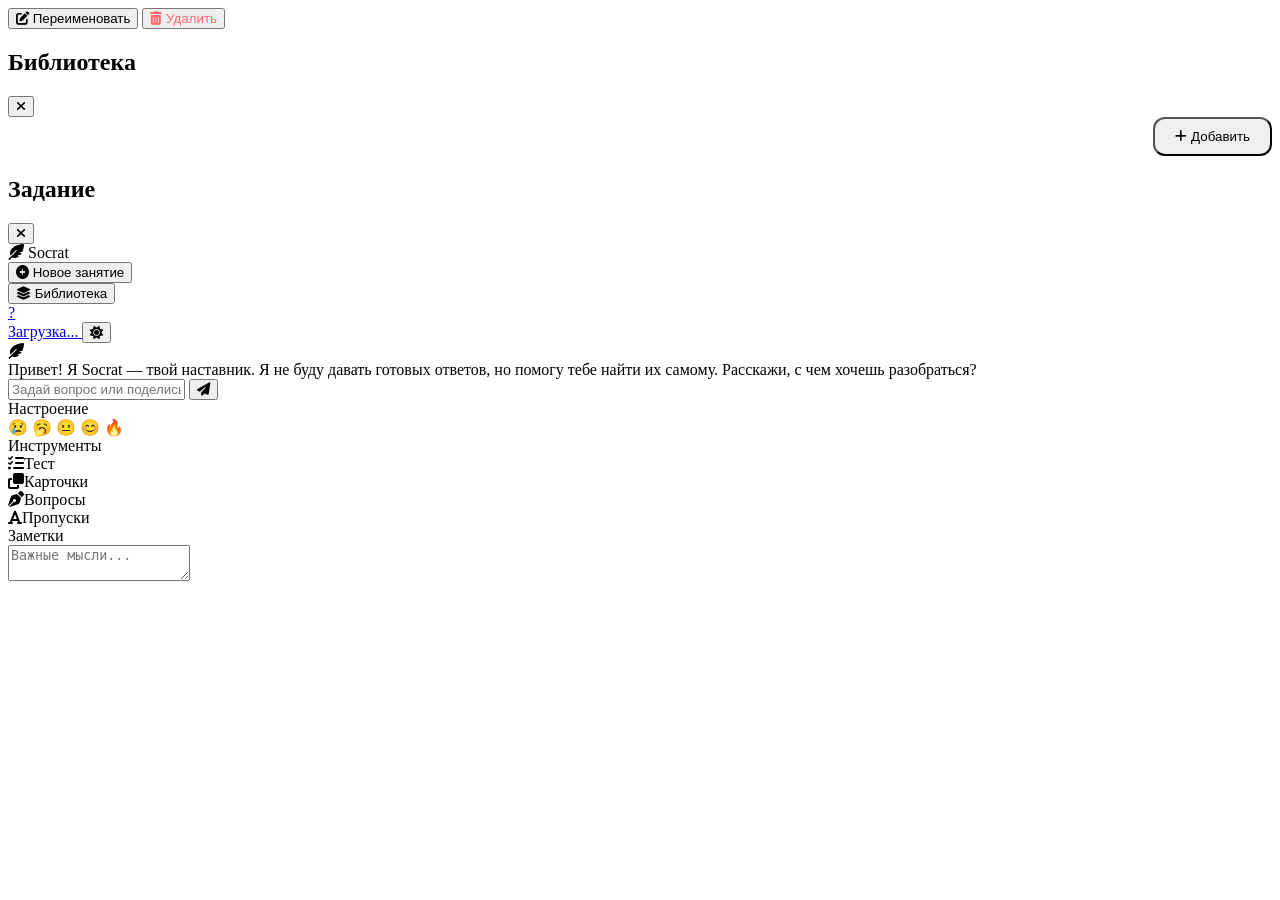
==== dashboard.html @ 4984d9a2 "css/" ====
<!DOCTYPE html>
<html lang="ru" data-theme="light" id="app">
<head>
    <meta charset="UTF-8">
    <meta name="viewport" content="width=device-width, initial-scale=1.0">
    <title>Socrat | AI Lab</title>
    <link href="https://fonts.googleapis.com/css2?family=Outfit:wght@400;600;800&family=Plus+Jakarta+Sans:wght@400;500;700&display=swap" rel="stylesheet">
    <link rel="stylesheet" href="https://cdnjs.cloudflare.com/ajax/libs/font-awesome/6.4.0/css/all.min.css">
    <script>(function(){const t=localStorage.getItem('socrat-theme')||'light';document.getElementById('app').setAttribute('data-theme',t);})()</script>
    <link rel="stylesheet" href="./styles.css">
</head>
<body>

    <div class="lesson-dropdown" id="lesson-menu">
        <button onclick="renameLesson()"><i class="fas fa-edit"></i> Переименовать</button>
        <button style="color:#FF6B6B" onclick="deleteLesson()"><i class="fas fa-trash-alt"></i> Удалить</button>
    </div>

    <div class="toast" id="toast"></div>

    <div class="tool-overlay" id="library-overlay">
        <div class="overlay-header">
            <h2>Библиотека</h2>
            <button class="close-overlay" onclick="closeLibraryOverlay()"><i class="fas fa-times"></i></button>
        </div>
        <div class="overlay-content" id="library-overlay-body">
            <div style="display:flex; justify-content:flex-end; margin-bottom:20px;">
                <button class="send-btn" style="border-radius:12px; padding:10px 20px; width:auto;" onclick="showAddLibraryForm()">
                    <i class="fas fa-plus"></i> Добавить
                </button>
            </div>
            <div id="library-items-list"></div>
        </div>
    </div>

    <div class="tool-overlay" id="tool-overlay">
        <div class="overlay-header">
            <h2 id="overlay-title">Задание</h2>
            <button class="close-overlay" onclick="closeTool()"><i class="fas fa-times"></i></button>
        </div>
        <div class="overlay-content" id="overlay-body"></div>
    </div>

    <aside class="left-bar">
        <a href="./main.html" style="text-decoration:none; color:inherit;">
            <div class="logo"><i class="fas fa-feather-pointed"></i> Socrat</div>
        </a>
        <div class="nav-group" id="sessions-list">
            <div class="nav-item-wrapper">
                <button class="nav-btn" onclick="newSession()">
                    <i class="fas fa-plus-circle"></i> Новое занятие
                </button>
            </div>
            <div class="nav-item-wrapper">
                <button class="nav-btn" id="library-btn" onclick="openLibraryOverlay()">
                    <i class="fas fa-layer-group"></i> Библиотека
                </button>
            </div>
            <div class="nav-item-wrapper" id="current-session-item" style="display:none;">
                <button class="nav-btn active">
                    <i class="fas fa-graduation-cap"></i>
                    <span class="lesson-title-text" id="current-lesson-name">Новое занятие</span>
                </button>
                <button class="more-actions" onclick="toggleLessonMenu(event)"><i class="fas fa-ellipsis-v"></i></button>
            </div>
            <div id="past-sessions-list"></div>
        </div>
        <div class="sidebar-footer">
            <div class="user-block">
                <a href="./main.html" class="user-info">
                    <div class="avatar-sm" id="user-avatar-letter">?</div>
                    <span class="user-name" id="sidebar-username">Загрузка...</span>
                </a>
                <button class="theme-mini-toggle" onclick="toggleTheme()">
                    <i class="fas fa-sun" id="theme-icon"></i>
                </button>
            </div>
        </div>
    </aside>

    <main class="chat-container">
        <div class="chat-messages" id="chat-box">
            <div class="msg ai">
                <div class="avatar-chat ai-avatar"><i class="fas fa-feather-pointed"></i></div>
                <div class="msg-bubble">Привет! Я Socrat — твой наставник. Я не буду давать готовых ответов, но помогу тебе найти их самому. Расскажи, с чем хочешь разобраться?</div>
            </div>
        </div>
        <div class="chat-input-area">
            <div class="input-wrapper">
                <input type="text" id="chat-input" placeholder="Задай вопрос или поделись идеей..." autocomplete="off">
                <button class="send-btn" id="send-btn" onclick="sendMessage()">
                    <i class="fas fa-paper-plane"></i>
                </button>
            </div>
        </div>
    </main>

    <aside class="right-bar">
        <div>
            <span class="label-cap">Настроение</span>
            <div class="mood-box">
                <span class="mood-emoji" data-mood="расстроен" onclick="setMood(this)" title="Расстроен">😢</span>
                <span class="mood-emoji" data-mood="устал" onclick="setMood(this)" title="Устал">🥱</span>
                <span class="mood-emoji active" data-mood="neutral" onclick="setMood(this)" title="Нейтрально">😐</span>
                <span class="mood-emoji" data-mood="воодушевлён" onclick="setMood(this)" title="Воодушевлён">😊</span>
                <span class="mood-emoji" data-mood="горю желанием" onclick="setMood(this)" title="Горю желанием">🔥</span>
            </div>
        </div>
        <div>
            <span class="label-cap">Инструменты</span>
            <div class="tool-grid">
                <div class="tool-card" onclick="openTool('test')"><i class="fas fa-tasks"></i><span>Тест</span></div>
                <div class="tool-card" onclick="openTool('cards')"><i class="fas fa-clone"></i><span>Карточки</span></div>
                <div class="tool-card" onclick="openTool('questions')"><i class="fas fa-pen-nib"></i><span>Вопросы</span></div>
                <div class="tool-card" onclick="openTool('gaps')"><i class="fas fa-font"></i><span>Пропуски</span></div>
            </div>
        </div>
        <div style="flex:1; display:flex; flex-direction:column;">
            <span class="label-cap">Заметки</span>
            <div class="notes-area" style="flex:1;">
                <textarea id="notes-textarea" placeholder="Важные мысли..."></textarea>
            </div>
        </div>
    </aside>

    <script src="./scripts.js"></script>
</body>
</html>
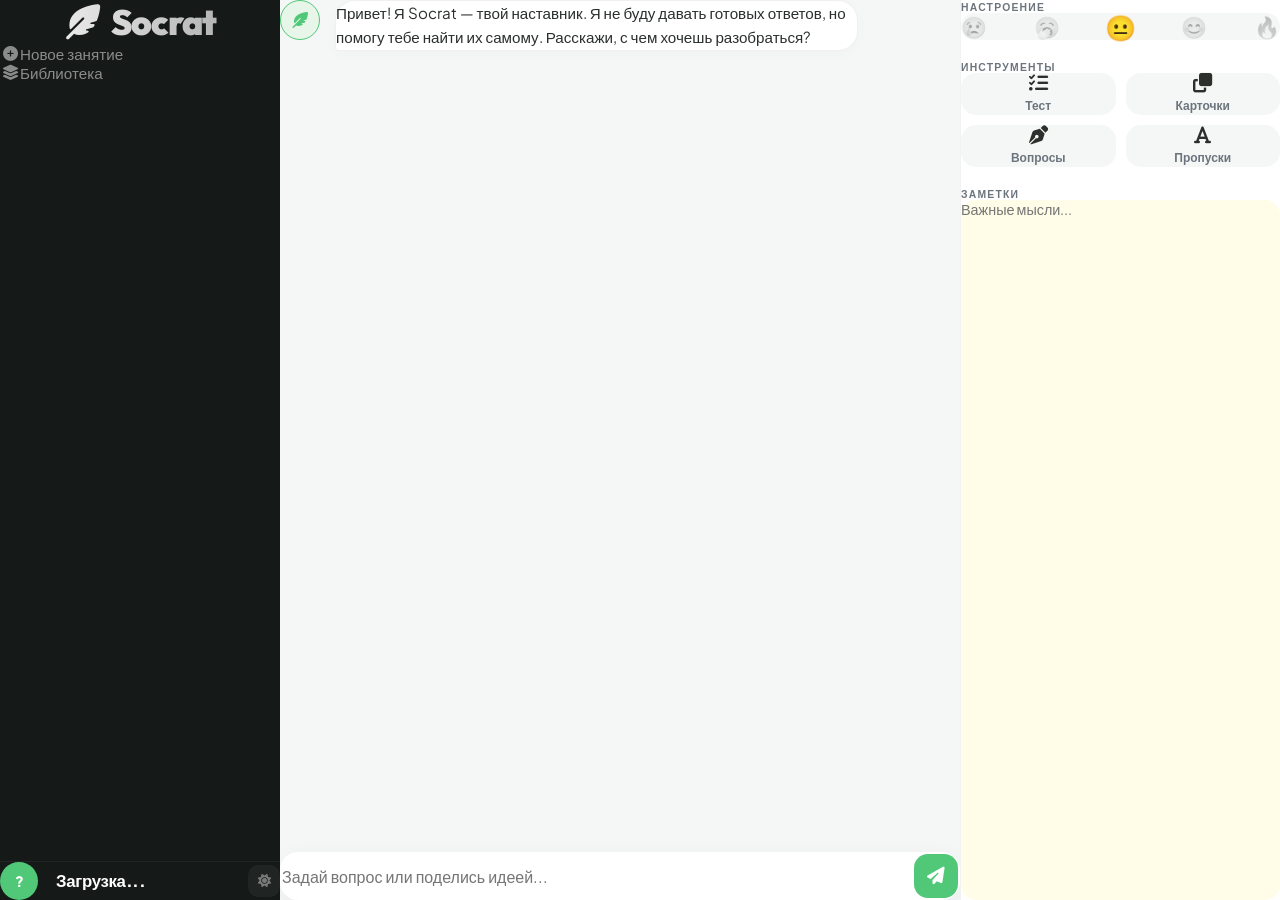
==== commit 037d6da3: "Fix HTML formatting and update stylesheet link" ====
--- a/dashboard.html
+++ b/dashboard.html
@@ -7,7 +7,7 @@
     <link href="https://fonts.googleapis.com/css2?family=Outfit:wght@400;600;800&family=Plus+Jakarta+Sans:wght@400;500;700&display=swap" rel="stylesheet">
     <link rel="stylesheet" href="https://cdnjs.cloudflare.com/ajax/libs/font-awesome/6.4.0/css/all.min.css">
     <script>(function(){const t=localStorage.getItem('socrat-theme')||'light';document.getElementById('app').setAttribute('data-theme',t);})()</script>
-    <link rel="stylesheet" href="./styles.css">
+    <link rel="stylesheet" href="css/styles.css">
 </head>
 <body>
 
--- a/css/styles.css
+++ b/css/styles.css
@@ -0,0 +1,521 @@
+:root {
+    --primary: #50C878;
+    --bg-body: #F0F4F2;
+    --sidebar-bg: #1E2321;
+    --card-bg: #ffffff;
+    --text-main: #2B302D;
+    --text-muted: #6c757d;
+    --radius: 20px;
+}
+
+[data-theme="dark"] {
+    --bg-body: #0F1110;
+    --card-bg: #1A1D1B;
+    --text-main: #F0F4F2;
+    --sidebar-bg: #000000;
+}
+
+html#app * { box-sizing: border-box; margin: 0; padding: 0; transition: background-color 0.2s ease, color 0.2s ease; }
+html#app body { font-family: 'Plus Jakarta Sans', sans-serif; background: var(--bg-body); color: var(--text-main); display: flex; height: 100vh; overflow: hidden; }
+
+.left-bar { width: 280px; background: var(--sidebar-bg); color: white; display: flex; flex-direction: column; padding: 30px 20px; position: relative; z-index: 10; }
+.logo { font-family: 'Outfit', sans-serif; font-size: 1.8rem; font-weight: 800; color: var(--primary); margin-bottom: 50px; display: flex; align-items: center; gap: 12px; justify-content: center; }
+.nav-group { flex: 1; overflow-y: auto; }
+.nav-item-wrapper { position: relative; margin-bottom: 8px; }
+.nav-btn { display: flex; align-items: center; padding: 12px 15px; color: rgba(255,255,255,0.5); border-radius: 12px; border: none; background: transparent; width: 100%; font-size: 0.95rem; cursor: pointer; text-align: left; font-family: inherit; }
+.nav-btn i:first-child { margin-right: 12px; width: 20px; text-align: center; }
+.nav-btn:hover, .nav-btn.active { background: rgba(80, 200, 120, 0.1); color: var(--primary); font-weight: 600; }
+.lesson-title-text { white-space: nowrap; overflow: hidden; text-overflow: ellipsis; max-width: 160px; display: inline-block; }
+.more-actions { position: absolute; right: 10px; top: 50%; transform: translateY(-50%); opacity: 0; color: rgba(255,255,255,0.4); cursor: pointer; padding: 5px; background: none; border: none; }
+.nav-item-wrapper:hover .more-actions { opacity: 1; }
+
+.lesson-dropdown { position: fixed; background: #2A302D; border-radius: 10px; box-shadow: 0 10px 25px rgba(0,0,0,0.3); display: none; flex-direction: column; padding: 8px; z-index: 9999; min-width: 140px; }
+.lesson-dropdown button { background: transparent; border: none; color: white; padding: 8px 12px; text-align: left; font-size: 0.85rem; cursor: pointer; border-radius: 6px; display: flex; align-items: center; gap: 8px; font-family: inherit; width: 100%; }
+.lesson-dropdown button:hover { background: rgba(255,255,255,0.1); }
+
+.sidebar-footer { padding-top: 25px; border-top: 1px solid rgba(255,255,255,0.1); }
+.user-block { display: flex; align-items: center; justify-content: space-between; }
+.user-info { display: flex; align-items: center; gap: 12px; text-decoration: none; color: white; }
+.avatar-sm { width: 38px; height: 38px; border-radius: 50%; background: var(--primary); display: flex; align-items: center; justify-content: center; font-weight: 800; font-size: 0.9rem; flex-shrink: 0; }
+.theme-mini-toggle { cursor: pointer; padding: 8px; border-radius: 10px; background: rgba(255,255,255,0.05); color: rgba(255,255,255,0.4); width: 32px; height: 32px; display: flex; align-items: center; justify-content: center; border: none; }
+
+.chat-container { flex: 1; display: flex; flex-direction: column; background: var(--bg-body); position: relative; overflow: hidden; }
+.chat-messages { flex: 1; padding: 30px 50px; overflow-y: auto; display: flex; flex-direction: column; gap: 20px; }
+.msg { display: flex; gap: 15px; max-width: 85%; }
+.msg.ai { align-self: flex-start; }
+.msg.user { align-self: flex-end; flex-direction: row-reverse; }
+.msg-bubble { padding: 15px 20px; border-radius: 20px; font-size: 0.95rem; line-height: 1.6; box-shadow: 0 4px 15px rgba(0,0,0,0.02); white-space: pre-wrap; word-break: break-word; }
+.msg.ai .msg-bubble { background: var(--card-bg); border-bottom-left-radius: 4px; border: 1px solid rgba(0,0,0,0.06); }
+.msg.user .msg-bubble { background: var(--primary); color: white; border-bottom-right-radius: 4px; }
+.avatar-chat { width: 40px; height: 40px; border-radius: 50%; display: flex; align-items: center; justify-content: center; flex-shrink: 0; }
+.ai-avatar { background: #E8F5E9; color: var(--primary); border: 1px solid var(--primary); }
+.user-avatar { background: #fff; color: var(--primary); border: 2px solid var(--primary); }
+
+.typing-dots span { display: inline-block; width: 7px; height: 7px; background: var(--text-muted); border-radius: 50%; margin: 0 2px; animation: bounce 1.2s infinite; }
+.typing-dots span:nth-child(2) { animation-delay: 0.2s; }
+.typing-dots span:nth-child(3) { animation-delay: 0.4s; }
+@keyframes bounce { 0%,80%,100% { transform: translateY(0); } 40% { transform: translateY(-6px); } }
+
+.chat-input-area { padding: 20px 50px 40px; }
+.input-wrapper { display: flex; background: var(--card-bg); padding: 10px 18px; border-radius: 18px; gap: 12px; box-shadow: 0 10px 30px rgba(0,0,0,0.05); align-items: center; border: 2px solid transparent; transition: border-color 0.2s; }
+.input-wrapper:focus-within { border-color: rgba(80, 200, 120, 0.3); }
+.input-wrapper input { flex: 1; border: none; background: transparent; outline: none; font-size: 1rem; color: var(--text-main); font-family: inherit; }
+.send-btn { background: var(--primary); color: white; border: none; width: 44px; height: 44px; border-radius: 14px; cursor: pointer; display: flex; align-items: center; justify-content: center; font-size: 1.1rem; flex-shrink: 0; transition: transform 0.15s, opacity 0.15s; }
+.send-btn:hover { transform: scale(1.05); }
+.send-btn:disabled { opacity: 0.5; cursor: not-allowed; transform: none; }
+
+.right-bar { width: 320px; background: var(--card-bg); display: flex; flex-direction: column; padding: 25px; gap: 20px; border-left: 1px solid rgba(0,0,0,0.05); overflow-y: auto; }
+.mood-box { display: flex; align-items: center; justify-content: space-between; padding: 12px; background: var(--bg-body); border-radius: 15px; }
+.mood-emoji { font-size: 1.3rem; filter: grayscale(1); cursor: pointer; opacity: 0.4; transition: 0.3s; }
+.mood-emoji.active { filter: grayscale(0); opacity: 1; transform: scale(1.2); }
+.tool-grid { display: grid; grid-template-columns: 1fr 1fr; gap: 10px; }
+.tool-card { background: var(--bg-body); padding: 15px; border-radius: 15px; text-align: center; cursor: pointer; border: 1px solid transparent; transition: border-color 0.2s, background 0.2s; }
+.tool-card:hover { border-color: var(--primary); background: var(--card-bg); }
+.tool-card i { font-size: 1.2rem; color: var(--text-main); margin-bottom: 6px; display: block; }
+.tool-card span { font-size: 0.75rem; font-weight: 700; color: var(--text-muted); }
+.notes-area { flex: 1; background: #FFFDE7; border-radius: 15px; padding: 15px; min-height: 120px; }
+.notes-area textarea { width: 100%; height: 100%; min-height: 100px; background: transparent; border: none; outline: none; resize: none; font-size: 0.9rem; font-family: inherit; color: #5c4e00; }
+.label-cap { font-size: 0.65rem; font-weight: 800; color: var(--text-muted); text-transform: uppercase; letter-spacing: 1.2px; margin-bottom: 8px; display: block; }
+
+.tool-overlay { position: fixed; right: -100%; top: 0; width: 40%; height: 100%; background: var(--card-bg); z-index: 1000; box-shadow: -10px 0 40px rgba(0,0,0,0.1); transition: 0.4s cubic-bezier(0.4, 0, 0.2, 1); display: flex; flex-direction: column; border-left: 1px solid rgba(0,0,0,0.05); }
+.tool-overlay.active { right: 0; }
+.overlay-header { padding: 30px; border-bottom: 1px solid rgba(0,0,0,0.05); display: flex; justify-content: space-between; align-items: center; }
+.overlay-content { flex: 1; padding: 40px; overflow-y: auto; }
+.close-overlay { background: var(--bg-body); border: none; width: 40px; height: 40px; border-radius: 50%; cursor: pointer; font-size: 1rem; color: var(--text-main); }
+
+.option-card { background: var(--bg-body); padding: 15px; border-radius: 12px; margin-bottom: 10px; cursor: pointer; border: 2px solid transparent; display: flex; align-items: center; gap: 12px; }
+.option-card:hover, .option-card.selected { border-color: var(--primary); background: var(--card-bg); }
+
+.flashcard-scene { width: 100%; height: 250px; perspective: 600px; margin-bottom: 30px; }
+.flashcard { width: 100%; height: 100%; position: relative; transition: transform 0.6s; transform-style: preserve-3d; cursor: pointer; }
+.flashcard.is-flipped { transform: rotateY(180deg); }
+.flashcard-face { position: absolute; width: 100%; height: 100%; backface-visibility: hidden; display: flex; align-items: center; justify-content: center; padding: 30px; border-radius: 20px; font-size: 1.2rem; font-weight: 600; text-align: center; box-shadow: 0 10px 20px rgba(0,0,0,0.05); border: 2px solid var(--primary); }
+.flashcard-front { background: white; }
+.flashcard-back { background: var(--primary); color: white; transform: rotateY(180deg); }
+
+.input-question { margin-bottom: 25px; }
+.input-question p { font-weight: 600; margin-bottom: 10px; }
+.custom-textarea { width: 100%; padding: 12px; border-radius: 12px; border: 1px solid #ddd; background: var(--bg-body); font-family: inherit; outline: none; color: var(--text-main); }
+.gap-input { border: none; border-bottom: 2px solid var(--primary); background: transparent; width: 100px; text-align: center; font-weight: 700; color: var(--primary); outline: none; }
+.gap-sentence { line-height: 2.5; font-size: 1.1rem; }
+
+.toast { position: fixed; bottom: 30px; left: 50%; transform: translateX(-50%) translateY(100px); background: #FF4757; color: white; padding: 12px 24px; border-radius: 12px; font-weight: 600; font-size: 0.9rem; z-index: 9999; transition: transform 0.3s; box-shadow: 0 8px 20px rgba(255,71,87,0.3); }
+.toast.show { transform: translateX(-50%) translateY(0); }
+
+
+:root {
+    --primary-dark: #3da35d;
+    --primary-light: rgba(80, 200, 120, 0.15);
+    --primary-glow: rgba(80, 200, 120, 0.4);
+    --bg-body: #F4F7F5;
+    --sidebar-bg: #151917;
+    --border-color: rgba(0, 0, 0, 0.06);
+    --streak-color: linear-gradient(135deg, #FF9D00, #FF4500);
+    --radius-sm: 12px;
+    --radius-md: 20px;
+    --radius-lg: 30px;
+    --shadow-sm: 0 4px 15px rgba(0, 0, 0, 0.03);
+    --shadow-md: 0 10px 30px rgba(0, 0, 0, 0.06);
+    --shadow-lg: 0 20px 40px rgba(0, 0, 0, 0.08);
+    --shadow-glow: 0 0 20px var(--primary-glow);
+    --transition-bounce: 0.5s cubic-bezier(0.34, 1.56, 0.64, 1);
+    --transition-smooth: 0.3s cubic-bezier(0.4, 0, 0.2, 1);
+    --danger: #FF4757;
+    --warning: #FFA502;
+    --info: #1E90FF;
+    --glass-bg: rgba(255, 255, 255, 0.8);
+    --glass-border: rgba(255, 255, 255, 0.5);
+}
+
+[data-theme="dark"] {
+    --bg-body: #0A0C0B;
+    --card-bg: #141716;
+    --sidebar-bg: #070808;
+    --text-main: #F0F4F2;
+    --text-muted: #7A8580;
+    --border-color: rgba(255, 255, 255, 0.05);
+    --shadow-sm: 0 4px 15px rgba(0, 0, 0, 0.2);
+    --shadow-md: 0 10px 30px rgba(0, 0, 0, 0.4);
+    --shadow-lg: 0 20px 40px rgba(0, 0, 0, 0.6);
+    --glass-bg: rgba(20, 23, 22, 0.8);
+    --glass-border: rgba(255, 255, 255, 0.05);
+}
+
+* { -webkit-tap-highlight-color: transparent; }
+html { scroll-behavior: smooth; }
+
+::-webkit-scrollbar { width: 8px; height: 8px; }
+::-webkit-scrollbar-track { background: transparent; }
+::-webkit-scrollbar-thumb { background: var(--border-color); border-radius: 10px; }
+::-webkit-scrollbar-thumb:hover { background: var(--text-muted); }
+
+.bg-shapes { position: fixed; top: 0; left: 0; width: 100vw; height: 100vh; z-index: -1; overflow: hidden; pointer-events: none; }
+.shape { position: absolute; border-radius: 50%; filter: blur(80px); opacity: 0.4; animation: floatShape 20s infinite alternate cubic-bezier(0.4, 0, 0.2, 1); }
+.shape-1 { top: -10%; left: -10%; width: 50vw; height: 50vw; background: var(--primary-glow); animation-delay: 0s; }
+.shape-2 { bottom: -20%; right: -10%; width: 40vw; height: 40vw; background: rgba(30, 144, 255, 0.15); animation-delay: -5s; }
+@keyframes floatShape { 0% { transform: translate(0,0) scale(1) rotate(0deg); } 33% { transform: translate(5%,10%) scale(1.1) rotate(45deg); } 66% { transform: translate(-5%,5%) scale(0.9) rotate(90deg); } 100% { transform: translate(10%,-5%) scale(1.05) rotate(135deg); } }
+
+.sidebar { width: 280px; background-color: var(--sidebar-bg); color: white; display: flex; flex-direction: column; padding: 40px 24px; height: 100vh; position: relative; z-index: 10; border-right: 1px solid var(--border-color); transition: transform var(--transition-bounce); }
+.logo-container { display: flex; align-items: center; justify-content: center; gap: 12px; margin-bottom: 60px; position: relative; }
+.logo-icon { width: 36px; height: 36px; background: var(--primary); border-radius: 10px; display: flex; align-items: center; justify-content: center; font-size: 20px; color: white; box-shadow: var(--shadow-glow); animation: pulseGlow 3s infinite alternate; }
+.logo { font-family: 'Outfit', sans-serif; font-size: 2.2rem; font-weight: 900; color: white; letter-spacing: -1px; background: linear-gradient(to right, #ffffff, #a0a0a0); -webkit-background-clip: text; -webkit-text-fill-color: transparent; }
+.nav-menu { list-style: none; flex-grow: 1; position: relative; }
+.nav-link { display: flex; align-items: center; padding: 18px 20px; color: rgba(255,255,255,0.5); text-decoration: none; border-radius: var(--radius-sm); margin-bottom: 12px; cursor: pointer; font-size: 1.05rem; font-weight: 600; transition: all var(--transition-smooth); position: relative; overflow: hidden; }
+.nav-link i { margin-right: 18px; font-size: 1.3rem; width: 24px; text-align: center; transition: transform var(--transition-bounce); }
+.nav-link:hover { color: white; background: rgba(255,255,255,0.03); transform: translateX(5px); }
+.nav-link:hover i { transform: scale(1.2); color: var(--primary); }
+.nav-link.active { background: var(--primary-light); color: var(--primary); }
+.nav-link.active::before { content: ''; position: absolute; left: 0; top: 50%; transform: translateY(-50%); width: 4px; height: 20px; background: var(--primary); border-radius: 0 4px 4px 0; box-shadow: var(--shadow-glow); }
+.nav-link .ripple { position: absolute; border-radius: 50%; transform: scale(0); animation: ripple 0.6s linear; background-color: rgba(255,255,255,0.1); }
+.sidebar-footer { border-top: 1px solid rgba(255,255,255,0.05); padding-top: 20px; }
+
+.main-wrapper { flex: 1; height: 100vh; display: flex; flex-direction: column; position: relative; z-index: 5; }
+.top-bar { height: 100px; background: var(--glass-bg); backdrop-filter: blur(20px); -webkit-backdrop-filter: blur(20px); display: flex; align-items: center; justify-content: space-between; padding: 0 50px; border-bottom: 1px solid var(--glass-border); position: sticky; top: 0; z-index: 100; }
+.search-container { position: relative; width: 350px; }
+.search-container i { position: absolute; left: 20px; top: 50%; transform: translateY(-50%); color: var(--text-muted); transition: color var(--transition-smooth); }
+.search-input { width: 100%; padding: 16px 20px 16px 50px; border-radius: 50px; border: 1px solid var(--border-color); background: var(--card-bg); color: var(--text-main); font-size: 0.95rem; font-weight: 500; transition: all var(--transition-smooth); box-shadow: var(--shadow-sm); }
+.search-input:focus { outline: none; border-color: var(--primary); box-shadow: 0 0 0 4px var(--primary-light); }
+.search-input:focus + i { color: var(--primary); }
+.top-bar-right { display: flex; align-items: center; gap: 30px; }
+.notifications { position: relative; cursor: pointer; width: 46px; height: 46px; border-radius: 50%; background: var(--card-bg); border: 1px solid var(--border-color); display: flex; align-items: center; justify-content: center; font-size: 1.2rem; color: var(--text-muted); transition: all var(--transition-smooth); box-shadow: var(--shadow-sm); }
+.notifications:hover { color: var(--primary); transform: translateY(-3px); box-shadow: var(--shadow-md); }
+.user-info { display: flex; align-items: center; gap: 18px; cursor: pointer; padding: 8px; border-radius: 50px; transition: background var(--transition-smooth); }
+.user-info:hover { background: var(--border-color); }
+.user-details { text-align: right; }
+.user-name { font-weight: 800; font-size: 1.05rem; letter-spacing: -0.3px; }
+.user-level { font-size: 0.8rem; color: var(--primary); font-weight: 700; margin-top: 2px; }
+.avatar-container { position: relative; width: 54px; height: 54px; }
+.avatar-svg-ring { position: absolute; top: -4px; left: -4px; width: 62px; height: 62px; transform: rotate(-90deg); }
+.avatar-ring-bg { fill: none; stroke: var(--border-color); stroke-width: 3; }
+.avatar-ring-progress { fill: none; stroke: var(--primary); stroke-width: 3; stroke-linecap: round; stroke-dasharray: 175; stroke-dashoffset: 175; transition: stroke-dashoffset 1.5s cubic-bezier(0.4,0,0.2,1); filter: drop-shadow(0 0 4px var(--primary-glow)); }
+.avatar { width: 100%; height: 100%; border-radius: 50%; background: linear-gradient(135deg, var(--primary), var(--primary-dark)); color: white; display: flex; align-items: center; justify-content: center; font-weight: 800; font-size: 1.2rem; box-shadow: var(--shadow-md); position: relative; z-index: 2; overflow: hidden; }
+.avatar img { width: 100%; height: 100%; object-fit: cover; display: none; }
+
+.scroll-container { flex: 1; overflow-y: auto; overflow-x: hidden; padding: 40px 50px 100px 50px; position: relative; }
+.page { display: none; max-width: 1400px; margin: 0 auto; width: 100%; opacity: 0; transform: translateY(20px); }
+.page.active { display: block; animation: pageEnter 0.6s cubic-bezier(0.23,1,0.32,1) forwards; }
+.page-header { display: flex; justify-content: space-between; align-items: flex-end; margin-bottom: 40px; }
+h1 { font-size: 2.5rem; font-weight: 900; letter-spacing: -1px; background: linear-gradient(135deg, var(--text-main) 0%, #a0a0a0 100%); -webkit-background-clip: text; -webkit-text-fill-color: transparent; position: relative; display: inline-block; }
+.subtitle { color: var(--text-muted); font-size: 1.1rem; font-weight: 500; margin-top: 8px; }
+
+.grid-3 { display: grid; grid-template-columns: repeat(auto-fill, minmax(350px, 1fr)); gap: 30px; }
+.grid-2 { display: grid; grid-template-columns: repeat(auto-fill, minmax(500px, 1fr)); gap: 30px; margin-top: 30px; }
+
+.card { background: var(--card-bg); padding: 35px; border-radius: var(--radius-md); box-shadow: var(--shadow-md); border: 1px solid var(--border-color); position: relative; display: flex; flex-direction: column; justify-content: space-between; transition: all var(--transition-bounce); overflow: hidden; z-index: 1; }
+.card::before { content: ''; position: absolute; top: 0; left: 0; width: 100%; height: 100%; background: linear-gradient(135deg, rgba(255,255,255,0.1), rgba(255,255,255,0)); z-index: -1; opacity: 0; transition: opacity var(--transition-smooth); }
+.card:hover { transform: translateY(-10px); box-shadow: var(--shadow-lg); border-color: var(--primary-light); }
+.card:hover::before { opacity: 1; }
+.card-icon { width: 50px; height: 50px; border-radius: 14px; display: flex; align-items: center; justify-content: center; font-size: 1.5rem; margin-bottom: 20px; }
+.bg-gradient-1 { background: linear-gradient(135deg, #FF9A9E, #FECFEF); color: #E83E8C; }
+.bg-gradient-2 { background: linear-gradient(135deg, #a18cd1, #fbc2eb); color: #6610f2; }
+.bg-gradient-3 { background: linear-gradient(135deg, #84fab0, #8fd3f4); color: #20c997; }
+.card h3 { font-size: 1.3rem; font-weight: 800; margin-bottom: 12px; color: var(--text-main); }
+.card p { font-size: 0.95rem; color: var(--text-muted); line-height: 1.6; margin-bottom: 25px; flex-grow: 1; }
+
+html#app .btn { width: 100%; padding: 16px; border: none; border-radius: var(--radius-sm); font-weight: 700; cursor: pointer; font-size: 1rem; position: relative; overflow: hidden; transition: all var(--transition-bounce); display: flex; align-items: center; justify-content: center; gap: 10px; font-family: inherit; }
+html#app .btn:active { transform: scale(0.96); }
+html#app .btn-primary { background: var(--primary); color: white; box-shadow: 0 8px 20px var(--primary-light); }
+html#app .btn-primary:hover { background: var(--primary-dark); box-shadow: 0 12px 25px var(--primary-glow); }
+html#app .btn-secondary { background: var(--bg-body); color: var(--text-main); border: 1px solid var(--border-color); }
+html#app .btn-secondary:hover { background: var(--border-color); }
+
+.kanban-board { display: grid; grid-template-columns: repeat(3, 1fr); gap: 25px; margin-top: 30px; align-items: start; }
+.kanban-col { background: var(--card-bg); border: 1px solid var(--border-color); padding: 20px; border-radius: var(--radius-md); min-height: 60vh; display: flex; flex-direction: column; box-shadow: var(--shadow-sm); transition: all var(--transition-smooth); }
+.kanban-col.drag-over { background: var(--primary-light); border: 2px dashed var(--primary); }
+.col-header { display: flex; align-items: center; justify-content: space-between; padding-bottom: 20px; margin-bottom: 20px; border-bottom: 2px solid var(--bg-body); }
+.col-title { font-weight: 800; font-size: 1.1rem; display: flex; align-items: center; gap: 10px; }
+.col-count { background: var(--bg-body); color: var(--text-muted); padding: 4px 12px; border-radius: 20px; font-size: 0.85rem; font-weight: 800; }
+.dot-backlog { color: #6c757d; }
+.dot-sprint  { color: #0d6efd; }
+.dot-done    { color: var(--primary); }
+.task-list { flex-grow: 1; display: flex; flex-direction: column; gap: 15px; }
+.task-card { background: var(--card-bg); padding: 20px; border-radius: var(--radius-sm); box-shadow: var(--shadow-sm); border: 1px solid var(--border-color); cursor: grab; position: relative; transition: transform 0.2s, box-shadow 0.2s; animation: scaleIn 0.3s cubic-bezier(0.34,1.56,0.64,1); }
+.task-card:active { cursor: grabbing; }
+.task-card:hover { transform: translateY(-5px) rotate(1deg); box-shadow: var(--shadow-md); border-color: var(--primary-light); }
+.task-card.dragging { opacity: 0.5; transform: scale(0.95); }
+.task-tag { font-size: 0.7rem; font-weight: 800; padding: 4px 10px; border-radius: 6px; display: inline-block; margin-bottom: 12px; text-transform: uppercase; letter-spacing: 0.5px; }
+.tag-urgent  { background: rgba(255,71,87,0.1); color: var(--danger); }
+.tag-study   { background: rgba(30,144,255,0.1); color: var(--info); }
+.tag-project { background: rgba(255,165,2,0.1); color: var(--warning); }
+.task-title { font-weight: 700; font-size: 1rem; color: var(--text-main); margin-bottom: 8px; line-height: 1.4; }
+.task-desc  { font-size: 0.85rem; color: var(--text-muted); line-height: 1.5; margin-bottom: 15px; }
+.task-footer { display: flex; align-items: center; justify-content: space-between; border-top: 1px solid var(--bg-body); padding-top: 15px; }
+.task-date   { font-size: 0.8rem; color: var(--text-muted); display: flex; align-items: center; gap: 6px; font-weight: 600; }
+.task-actions-btn { background: none; border: none; color: var(--text-muted); cursor: pointer; font-size: 1.1rem; transition: color 0.2s; padding: 5px; }
+.task-actions-btn:hover { color: var(--danger); }
+
+.form-group { margin-bottom: 20px; position: relative; }
+.form-group label { display: block; font-weight: 700; font-size: 0.85rem; color: var(--text-muted); margin-bottom: 8px; text-transform: uppercase; letter-spacing: 0.5px; }
+.form-control { width: 100%; padding: 16px 20px; border-radius: var(--radius-sm); border: 2px solid var(--border-color); background: var(--bg-body); color: var(--text-main); font-size: 1rem; font-weight: 500; font-family: inherit; transition: all var(--transition-smooth); }
+.form-control:focus { outline: none; border-color: var(--primary); background: var(--card-bg); box-shadow: 0 0 0 4px var(--primary-light); }
+textarea.form-control { resize: vertical; min-height: 120px; }
+
+.chart-card { background: var(--card-bg); padding: 40px; border-radius: var(--radius-lg); box-shadow: var(--shadow-md); border: 1px solid var(--border-color); margin-top: 30px; position: relative; overflow: hidden; }
+.chart-header { display: flex; justify-content: space-between; align-items: center; margin-bottom: 40px; }
+.chart-tabs { display: flex; background: var(--bg-body); border-radius: 50px; padding: 5px; }
+.chart-tab { padding: 8px 20px; border-radius: 50px; cursor: pointer; font-weight: 700; font-size: 0.9rem; color: var(--text-muted); transition: all var(--transition-smooth); }
+.chart-tab.active { background: var(--card-bg); color: var(--text-main); box-shadow: var(--shadow-sm); }
+.svg-chart-container { width: 100%; height: 350px; position: relative; }
+.tooltip { position: absolute; background: var(--text-main); color: var(--card-bg); padding: 10px 15px; border-radius: 8px; font-size: 0.85rem; font-weight: 700; pointer-events: none; opacity: 0; transform: translate(-50%,-10px); transition: all 0.2s ease; z-index: 100; box-shadow: var(--shadow-md); white-space: nowrap; }
+.tooltip::after { content: ''; position: absolute; bottom: -6px; left: 50%; transform: translateX(-50%); border-width: 6px 6px 0; border-style: solid; border-color: var(--text-main) transparent transparent transparent; }
+
+.settings-grid { display: grid; grid-template-columns: 1fr 2fr; gap: 40px; margin-top: 30px; }
+.settings-nav { display: flex; flex-direction: column; gap: 10px; }
+.settings-nav-item { padding: 16px 20px; border-radius: var(--radius-sm); font-weight: 700; cursor: pointer; transition: all var(--transition-smooth); display: flex; align-items: center; gap: 15px; color: var(--text-muted); }
+.settings-nav-item:hover { background: var(--bg-body); color: var(--text-main); transform: translateX(5px); }
+.settings-nav-item.active { background: var(--primary); color: white; box-shadow: var(--shadow-sm); }
+.settings-panel { background: var(--card-bg); padding: 40px; border-radius: var(--radius-md); box-shadow: var(--shadow-md); border: 1px solid var(--border-color); }
+.profile-upload { display: flex; align-items: center; gap: 30px; margin-bottom: 40px; padding-bottom: 40px; border-bottom: 1px solid var(--bg-body); }
+.profile-avatar { width: 100px; height: 100px; border-radius: 50%; background: var(--primary); color: white; display: flex; align-items: center; justify-content: center; font-size: 2.5rem; font-weight: 800; box-shadow: var(--shadow-md); position: relative; }
+.upload-btn { position: absolute; bottom: 0; right: 0; width: 32px; height: 32px; background: var(--card-bg); border: 1px solid var(--border-color); border-radius: 50%; display: flex; align-items: center; justify-content: center; color: var(--text-main); cursor: pointer; box-shadow: var(--shadow-sm); transition: all var(--transition-bounce); }
+.upload-btn:hover { transform: scale(1.1); color: var(--primary); }
+.toggle-switch { position: relative; display: inline-block; width: 60px; height: 32px; }
+.toggle-switch input { opacity: 0; width: 0; height: 0; }
+.slider { position: absolute; cursor: pointer; top: 0; left: 0; right: 0; bottom: 0; background-color: var(--border-color); transition: .4s; border-radius: 34px; }
+.slider:before { position: absolute; content: ""; height: 24px; width: 24px; left: 4px; bottom: 4px; background-color: white; transition: .4s cubic-bezier(0.34,1.56,0.64,1); border-radius: 50%; box-shadow: var(--shadow-sm); }
+input:checked + .slider { background-color: var(--primary); }
+input:checked + .slider:before { transform: translateX(28px); }
+.setting-row { display: flex; justify-content: space-between; align-items: center; padding: 20px 0; border-bottom: 1px solid var(--bg-body); }
+.setting-info h4 { font-size: 1.1rem; font-weight: 700; margin-bottom: 5px; }
+.setting-info p  { font-size: 0.9rem; color: var(--text-muted); }
+.interest-list { display: flex; flex-wrap: wrap; gap: 12px; margin-top: 20px; }
+.interest-tag { padding: 10px 20px; border-radius: 50px; background: var(--bg-body); color: var(--text-muted); font-weight: 700; font-size: 0.9rem; cursor: pointer; transition: all var(--transition-bounce); border: 2px solid transparent; display: flex; align-items: center; gap: 8px; }
+.interest-tag:hover { transform: translateY(-3px); background: var(--card-bg); border-color: var(--border-color); box-shadow: var(--shadow-sm); }
+.interest-tag.active { background: var(--primary-light); color: var(--primary); border-color: var(--primary); }
+
+.toast-container { position: fixed; bottom: 30px; right: 30px; z-index: 9999; display: flex; flex-direction: column; gap: 15px; }
+.modal-overlay { position: fixed; top: 0; left: 0; width: 100vw; height: 100vh; background: rgba(0,0,0,0.5); backdrop-filter: blur(5px); z-index: 1000; display: flex; align-items: center; justify-content: center; opacity: 0; pointer-events: none; transition: opacity 0.3s ease; }
+.modal-overlay.active { opacity: 1; pointer-events: auto; }
+.modal-content { background: var(--card-bg); width: 100%; max-width: 500px; border-radius: var(--radius-md); padding: 40px; box-shadow: var(--shadow-lg); transform: scale(0.9) translateY(20px); transition: all 0.4s cubic-bezier(0.34,1.56,0.64,1); position: relative; }
+.modal-overlay.active .modal-content { transform: scale(1) translateY(0); }
+.modal-close { position: absolute; top: 20px; right: 20px; background: none; border: none; font-size: 1.5rem; color: var(--text-muted); cursor: pointer; transition: color 0.2s; }
+.modal-close:hover { color: var(--danger); }
+.stat-grid { display: grid; grid-template-columns: repeat(4, 1fr); gap: 20px; margin-bottom: 40px; }
+.stat-card { background: var(--card-bg); padding: 25px; border-radius: var(--radius-md); border: 1px solid var(--border-color); display: flex; align-items: center; gap: 20px; transition: transform var(--transition-bounce); }
+.stat-card:hover { transform: translateY(-5px); box-shadow: var(--shadow-sm); }
+.stat-icon { width: 60px; height: 60px; border-radius: 50%; display: flex; align-items: center; justify-content: center; font-size: 1.8rem; }
+.stat-info h4 { font-size: 0.9rem; color: var(--text-muted); text-transform: uppercase; letter-spacing: 1px; margin-bottom: 5px; }
+.stat-info p  { font-size: 1.8rem; font-weight: 900; color: var(--text-main); }
+
+@keyframes pageEnter    { from { opacity: 0; transform: translateY(30px); } to { opacity: 1; transform: translateY(0); } }
+@keyframes scaleIn      { from { opacity: 0; transform: scale(0.9); }       to { opacity: 1; transform: scale(1); } }
+@keyframes pulseGlow    { 0% { box-shadow: 0 0 10px var(--primary-glow); } 100% { box-shadow: 0 0 25px var(--primary-glow); } }
+@keyframes shimmer      { 0% { transform: translateX(-100%); } 100% { transform: translateX(100%); } }
+@keyframes ripple       { to { transform: scale(4); opacity: 0; } }
+@keyframes toastSlideIn  { from { opacity: 0; transform: translateX(100%); }  to { opacity: 1; transform: translateX(0); } }
+@keyframes toastSlideOut { from { opacity: 1; transform: translateX(0); }    to { opacity: 0; transform: translateX(100%); } }
+.typing-effect { border-right: 3px solid var(--primary); white-space: nowrap; overflow: hidden; animation: typing 2s steps(40, end), blink-caret .75s step-end infinite; }
+@keyframes typing      { from { width: 0 } to { width: 100% } }
+@keyframes blink-caret { from, to { border-color: transparent } 50% { border-color: var(--primary); } }
+
+@media (max-width: 1024px) {
+    .stat-grid { grid-template-columns: repeat(2, 1fr); }
+    .grid-3 { grid-template-columns: repeat(2, 1fr); }
+    .kanban-board { grid-template-columns: 1fr; gap: 40px; }
+    .settings-grid { grid-template-columns: 1fr; }
+}
+@media (max-width: 768px) {
+    .sidebar { transform: translateX(-100%); position: fixed; }
+    .sidebar.active { transform: translateX(0); }
+    .top-bar { padding: 0 20px; }
+    .search-container { display: none; }
+    .scroll-container { padding: 20px 20px 100px 20px; }
+    .stat-grid { grid-template-columns: 1fr; }
+    .grid-3, .grid-2 { grid-template-columns: 1fr; }
+    h1 { font-size: 2rem; }
+}
+
+
+:root {
+    --emerald: #50C878;
+    --emerald-dark: #3da35d;
+    --emerald-light: #dcf5e5;
+    --bg-mint: #EEF7F1;
+    --text-secondary: #5c6660;
+    --glass-white: rgba(255,255,255,0.4);
+    --card-shadow: rgba(43,48,45,0.08);
+    --transition-smooth-l: all 0.5s cubic-bezier(0.16,1,0.3,1);
+    --transition-bounce-l: all 0.6s cubic-bezier(0.68,-0.6,0.32,1.6);
+    --visual-brain-morph-ease: cubic-bezier(0.42,0,0.58,1);
+}
+[data-theme="dark"] {
+    --bg-mint: #111512;
+    --glass-white: rgba(20,25,22,0.6);
+    --emerald-light: rgba(80,200,120,0.1);
+    --text-secondary: #A0ADA5;
+    --card-shadow: rgba(0,0,0,0.3);
+}
+
+html[data-lang] body { font-family: 'Plus Jakarta Sans', sans-serif; background: var(--bg-mint); color: var(--text-main); overflow-x: hidden; }
+
+#bg-neural-canvas { position:fixed; top:0; left:0; width:100%; height:100%; z-index:-3; overflow:hidden; }
+.neural-node { position:absolute; width:8px; height:8px; background:rgba(80,200,120,0.2); border-radius:50%; pointer-events:none; animation:neuralPulse 10s infinite linear alternate; }
+.neural-connection { position:absolute; pointer-events:none; background:linear-gradient(90deg,rgba(80,200,120,0.2),transparent); height:1px; animation:neuralFlash 5s infinite; }
+@keyframes neuralPulse { 0%{transform:scale(1);opacity:0.1} 50%{opacity:0.3} 100%{transform:scale(1.5);opacity:0.1} }
+@keyframes neuralFlash { 0%,100%{opacity:0.1} 20%{opacity:0.5} 30%{opacity:0.1} }
+.blob { position:absolute; filter:blur(80px); z-index:-2; animation:moveBlobs 25s infinite alternate ease-in-out; pointer-events:none; }
+.blob-1 { top:-20%; left:-20%; width:700px; height:700px; background:rgba(80,200,120,0.15); }
+.blob-2 { bottom:-20%; right:-10%; width:900px; height:900px; background:rgba(80,200,120,0.1); }
+@keyframes moveBlobs { 0%{transform:translate(0,0) rotate(0deg) scale(1)} 100%{transform:translate(150px,80px) rotate(90deg) scale(1.3)} }
+
+.navbar-floating { position:fixed; top:25px; left:50%; transform:translateX(-50%); width:90%; max-width:1400px; background:var(--glass-white); backdrop-filter:blur(15px); border-radius:100px; padding:12px 30px; z-index:1000; border:1px solid var(--glass-border); box-shadow:0 4px 12px var(--card-shadow); transition:var(--transition-smooth-l); }
+.navbar-scrolled { top:10px; width:95%; }
+.navbar-brand { font-size:1.6rem; color:var(--text-main) !important; text-decoration:none; font-weight:800; display:flex; align-items:center; font-family:'Outfit',sans-serif; }
+.nav-link-elite { color:var(--text-main); text-decoration:none; margin:0 12px; font-weight:500; font-size:0.9rem; transition:var(--transition-smooth-l); position:relative; }
+.nav-link-elite::after { content:''; position:absolute; bottom:-5px; left:0; width:0; height:2px; background:var(--emerald); transition:var(--transition-smooth-l); }
+.nav-link-elite:hover { color:var(--emerald); }
+.nav-link-elite:hover::after { width:100%; }
+.icon-btn { background:none; border:none; color:var(--text-main); font-size:1.15rem; width:40px; height:40px; border-radius:50%; display:flex; align-items:center; justify-content:center; transition:var(--transition-bounce-l); flex-shrink:0; }
+.icon-btn:hover { background:var(--emerald-light); transform:rotate(15deg) scale(1.1); }
+.lang-switch { display:flex; background:var(--emerald-light); border:1px solid rgba(80,200,120,0.3); border-radius:30px; padding:3px; gap:2px; }
+.lang-btn { background:none; border:none; border-radius:20px; padding:4px 12px; font-size:0.8rem; font-weight:700; font-family:'Outfit',sans-serif; color:var(--emerald); transition:0.3s; cursor:pointer; }
+.lang-btn.active { background:var(--emerald); color:white; }
+[data-theme="dark"] .lang-switch { background:rgba(80,200,120,0.08); }
+
+.btn-elite-base { padding:14px 28px; border-radius:100px; font-weight:700; font-family:'Outfit',sans-serif; text-decoration:none; border:none; font-size:0.95rem; display:inline-flex; align-items:center; gap:10px; transition:var(--transition-bounce-l); position:relative; overflow:hidden; cursor:pointer; }
+.btn-primary-elite { background:var(--emerald); color:white !important; box-shadow:0 10px 25px rgba(80,200,120,0.3); }
+.btn-primary-elite::after { content:''; position:absolute; top:0; left:-100%; width:100%; height:100%; background:linear-gradient(90deg,transparent,rgba(255,255,255,0.3),transparent); transition:0.5s; }
+.btn-primary-elite:hover { transform:translateY(-5px) scale(1.03); box-shadow:0 18px 40px rgba(80,200,120,0.5); }
+.btn-primary-elite:hover::after { left:100%; }
+.btn-secondary-elite { background:var(--glass-white); color:var(--text-main) !important; border:1px solid var(--glass-border); backdrop-filter:blur(10px); }
+.btn-secondary-elite:hover { background:var(--bg-mint); transform:translateY(-4px); box-shadow:0 10px 30px var(--card-shadow); }
+.btn-outline-elite { background:transparent; color:var(--text-main) !important; border:1.5px solid rgba(80,200,120,0.4); }
+.btn-outline-elite:hover { background:rgba(80,200,120,0.08); transform:translateY(-4px); border-color:var(--emerald); }
+
+.modal-overlay { position:fixed; inset:0; background:rgba(0,0,0,0.55); backdrop-filter:blur(6px); z-index:2000; display:none; align-items:center; justify-content:center; }
+.modal-overlay.open { display:flex; }
+.modal-box { background:var(--bg-mint); border:1px solid var(--glass-border); border-radius:28px; padding:44px 40px; max-width:420px; width:90%; position:relative; box-shadow:0 30px 80px rgba(0,0,0,0.2); animation:modalIn 0.4s cubic-bezier(0.16,1,0.3,1); }
+@keyframes modalIn { from{transform:scale(0.92) translateY(20px);opacity:0} to{transform:scale(1) translateY(0);opacity:1} }
+.modal-close { position:absolute; top:16px; right:16px; background:none; border:none; color:var(--text-secondary); font-size:1.2rem; cursor:pointer; width:36px; height:36px; border-radius:50%; display:flex; align-items:center; justify-content:center; transition:0.3s; }
+.modal-close:hover { background:var(--emerald-light); color:var(--emerald); }
+.modal-title { font-family:'Outfit',sans-serif; font-size:1.6rem; font-weight:800; margin-bottom:8px; }
+.modal-sub { color:var(--text-secondary); font-size:0.9rem; margin-bottom:28px; }
+.modal-tabs { display:flex; background:rgba(80,200,120,0.08); border-radius:20px; padding:4px; margin-bottom:28px; gap:4px; }
+.modal-tab { flex:1; text-align:center; padding:8px; border-radius:16px; border:none; background:none; font-family:'Outfit',sans-serif; font-weight:600; font-size:0.9rem; color:var(--text-secondary); cursor:pointer; transition:0.3s; }
+.modal-tab.active { background:var(--emerald); color:white; }
+.form-input { width:100%; padding:12px 16px; border-radius:14px; border:1.5px solid var(--glass-border); background:var(--glass-white); color:var(--text-main); font-family:'Plus Jakarta Sans',sans-serif; font-size:0.92rem; transition:0.3s; outline:none; cursor:text; }
+.form-input:focus { border-color:var(--emerald); box-shadow:0 0 0 3px rgba(80,200,120,0.12); }
+[data-theme="dark"] .form-input { background:rgba(30,35,32,0.8); border-color:rgba(255,255,255,0.08); }
+.divider-or { display:flex; align-items:center; gap:12px; margin:20px 0; color:var(--text-secondary); font-size:0.8rem; }
+.divider-or::before,.divider-or::after { content:''; flex:1; height:1px; background:var(--glass-border); }
+.btn-google { width:100%; display:flex; align-items:center; justify-content:center; gap:10px; padding:12px; border-radius:14px; border:1.5px solid var(--glass-border); background:var(--glass-white); color:var(--text-main); font-family:'Outfit',sans-serif; font-weight:600; font-size:0.9rem; cursor:pointer; transition:var(--transition-smooth-l); }
+.btn-google:hover { border-color:rgba(80,200,120,0.4); background:rgba(80,200,120,0.05); transform:translateY(-2px); }
+.modal-form-section { display:none; }
+.modal-form-section.active { display:block; }
+
+.hero-viewport-elite { min-height:100vh; display:flex; align-items:center; padding:180px 0 100px; position:relative; }
+.hero-headline-elite { font-size:clamp(3rem,7.5vw,6.5rem); line-height:1; letter-spacing:-2px; margin-bottom:30px; font-weight:800; font-family:'Outfit',sans-serif; }
+.hero-accent { color:var(--emerald); position:relative; display:inline-block; }
+.hero-accent::before { content:''; position:absolute; bottom:10px; left:0; width:100%; height:10px; background:rgba(80,200,120,0.2); z-index:-1; }
+.chat-bubble-float { position:absolute; background:var(--glass-white); backdrop-filter:blur(12px); border:1px solid var(--glass-border); border-radius:18px 18px 18px 4px; padding:12px 18px; font-size:0.82rem; color:var(--text-main); box-shadow:0 8px 25px var(--card-shadow); max-width:200px; line-height:1.4; animation:floatBubble 6s ease-in-out infinite; pointer-events:none; }
+.chat-bubble-float.socrat { border-radius:18px 18px 4px 18px; border-left:3px solid var(--emerald); background:rgba(80,200,120,0.08); }
+.bubble-1 { top:5%; left:-10%; animation-delay:0s; }
+.bubble-2 { top:50%; right:-15%; animation-delay:2s; }
+.bubble-3 { bottom:8%; left:-5%; animation-delay:1s; }
+@keyframes floatBubble { 0%,100%{transform:translateY(0)} 50%{transform:translateY(-12px)} }
+
+.visual-container-ai-visual { width:450px; height:450px; position:relative; perspective:1000px; margin:0 auto; }
+.visual-core-visual-core { width:100%; height:100%; position:absolute; transform-style:preserve-3d; animation:visualCoreRotate 20s infinite linear; }
+@keyframes visualCoreRotate { from{transform:rotateY(0deg) rotateX(10deg)} to{transform:rotateY(360deg) rotateX(10deg)} }
+.neural-grid-visual-grid { width:300px; height:300px; background:var(--glass-white); border-radius:40% 60% 70% 30%/40% 50% 60% 70%; position:absolute; top:50%; left:50%; transform:translate(-50%,-50%) translateZ(0); backdrop-filter:blur(10px); border:2px solid var(--emerald-light); box-shadow:0 20px 50px var(--card-shadow); animation:visualMorph 8s infinite alternate var(--visual-brain-morph-ease); display:flex; align-items:center; justify-content:center; overflow:hidden; }
+@keyframes visualMorph { 0%{border-radius:40% 60% 70% 30%/40% 50% 60% 70%;transform:translate(-50%,-50%) translateZ(0) rotate(0deg)} 100%{border-radius:70% 30% 50% 50%/30% 30% 70% 70%;transform:translate(-50%,-50%) translateZ(0) rotate(10deg)} }
+.neural-grid-visual-grid i { font-size:100px; color:var(--emerald); filter:drop-shadow(0 0 20px rgba(80,200,120,0.4)); animation:visualBrainPulse 5s infinite; }
+@keyframes visualBrainPulse { 0%,100%{opacity:0.8;transform:scale(1)} 50%{opacity:1;transform:scale(1.1)} }
+
+.stat-strip { display:flex; gap:40px; margin-top:50px; flex-wrap:wrap; }
+.stat-num { font-size:2.2rem; font-weight:900; color:var(--emerald); font-family:'Outfit',sans-serif; line-height:1; }
+.stat-label { font-size:0.85rem; color:var(--text-secondary); margin-top:4px; }
+.lang-badge { display:inline-flex; align-items:center; gap:6px; background:rgba(80,200,120,0.12); border:1px solid rgba(80,200,120,0.25); border-radius:20px; padding:6px 14px; font-size:0.85rem; font-weight:600; color:var(--emerald); }
+.lang-badge-btn { cursor:pointer; transition:var(--transition-smooth-l); border:1.5px solid rgba(80,200,120,0.25); font-family:'Plus Jakarta Sans',sans-serif; }
+.lang-badge-btn.active { background:var(--emerald); color:white; border-color:var(--emerald); }
+.lang-badge-btn:hover:not(.active) { background:rgba(80,200,120,0.2); transform:translateY(-2px); }
+.glass-card-elite { background:var(--glass-white); backdrop-filter:blur(20px); border:1px solid var(--glass-border); border-radius:36px; padding:50px; transition:var(--transition-smooth-l); box-shadow:0 12px 40px var(--card-shadow); }
+.glass-card-elite:hover { transform:translateY(-15px); border-color:rgba(80,200,120,0.4); box-shadow:0 25px 60px rgba(43,48,45,0.1); }
+.phase-strip { display:flex; gap:0; border-radius:20px; overflow:hidden; margin-top:50px; }
+.phase-block { flex:1; padding:30px 25px; transition:var(--transition-smooth-l); }
+.phase-block:nth-child(1) { background:rgba(80,200,120,0.08); border:1px solid rgba(80,200,120,0.2); border-radius:20px 0 0 20px; }
+.phase-block:nth-child(2) { background:rgba(80,200,120,0.14); border-top:1px solid rgba(80,200,120,0.2); border-bottom:1px solid rgba(80,200,120,0.2); }
+.phase-block:nth-child(3) { background:rgba(80,200,120,0.08); border:1px solid rgba(80,200,120,0.2); border-radius:0 20px 20px 0; }
+.phase-block:hover { background:rgba(80,200,120,0.2); transform:translateY(-5px); }
+.phase-num { font-size:2.5rem; font-weight:900; color:var(--emerald); font-family:'Outfit',sans-serif; opacity:0.3; }
+.phase-label { font-weight:700; font-size:1.1rem; font-family:'Outfit',sans-serif; margin-bottom:8px; }
+.phase-questions { font-size:0.8rem; color:var(--emerald); font-weight:600; background:rgba(80,200,120,0.15); padding:4px 10px; border-radius:20px; display:inline-block; margin-bottom:10px; }
+.phase-desc { font-size:0.88rem; color:var(--text-secondary); line-height:1.6; }
+.chat-demo-wrap { background:#1A1F1C; border-radius:30px; padding:30px; position:relative; overflow:hidden; }
+.chat-demo-wrap::after { content:''; position:absolute; bottom:-30px; right:-30px; width:150px; height:150px; background:rgba(80,200,120,0.1); border-radius:50%; filter:blur(20px); }
+.chat-msg { margin-bottom:14px; display:flex; gap:10px; }
+.chat-msg.user { flex-direction:row-reverse; }
+.chat-avatar { width:32px; height:32px; border-radius:50%; display:flex; align-items:center; justify-content:center; font-size:0.8rem; flex-shrink:0; margin-top:2px; }
+.chat-avatar.socrat-av { background:var(--emerald); color:white; }
+.chat-avatar.user-av { background:#3d4642; color:#a0ada5; }
+.chat-bubble { padding:12px 16px; border-radius:16px; font-size:0.88rem; line-height:1.5; max-width:280px; }
+.chat-bubble.socrat-bubble { background:rgba(80,200,120,0.12); border:1px solid rgba(80,200,120,0.2); color:#E0E6E2; border-radius:16px 16px 16px 4px; }
+.chat-bubble.user-bubble { background:#2a302d; color:#c2c8c4; border-radius:16px 16px 4px 16px; }
+.socrat-name { font-size:0.7rem; color:var(--emerald); font-weight:600; margin-bottom:4px; }
+.emotion-grid { display:grid; grid-template-columns:repeat(3,1fr); gap:15px; margin-top:30px; }
+.emotion-card { background:var(--glass-white); backdrop-filter:blur(10px); border:1px solid var(--glass-border); border-radius:16px; padding:20px 15px; text-align:center; transition:var(--transition-smooth-l); }
+.emotion-card:hover { transform:translateY(-5px); border-color:rgba(80,200,120,0.4); }
+.emotion-icon { font-size:1.8rem; margin-bottom:8px; }
+.emotion-name { font-weight:700; font-size:0.9rem; font-family:'Outfit',sans-serif; }
+.emotion-tone { font-size:0.75rem; color:var(--text-secondary); margin-top:4px; }
+.data-control-panel-control-panel { background:#1A1F1C; border-radius:36px; padding:60px; color:#E0E6E2; position:relative; overflow:hidden; }
+.data-control-panel-control-panel h2 { color:white; margin-bottom:30px; }
+.data-control-panel-control-panel::after { content:''; position:absolute; bottom:-50px; right:-50px; width:250px; height:250px; background:rgba(80,200,120,0.1); border-radius:50%; filter:blur(30px); z-index:0; }
+.data-permission-item-permission-item { display:flex; align-items:center; justify-content:space-between; background:rgba(255,255,255,0.03); border:1px solid rgba(255,255,255,0.05); padding:25px; border-radius:20px; margin-bottom:20px; transition:0.3s; position:relative; z-index:1; }
+.data-permission-item-permission-item:hover { background:rgba(255,255,255,0.05); border-color:var(--emerald); }
+.control-switch { position:relative; display:inline-block; width:60px; height:34px; }
+.control-switch input { opacity:0; width:0; height:0; }
+.control-slider { position:absolute; top:0; left:0; right:0; bottom:0; background-color:#3d4642; border-radius:34px; transition:0.4s; cursor:pointer; }
+.control-slider:before { position:absolute; content:""; height:26px; width:26px; left:4px; bottom:4px; background-color:white; border-radius:50%; transition:0.4s; }
+.control-switch input:checked + .control-slider { background-color:var(--emerald); }
+.control-switch input:checked + .control-slider:before { transform:translateX(26px); }
+.prohibition-list { list-style:none; padding:0; }
+.prohibition-list li { padding:10px 0; border-bottom:1px solid var(--glass-border); display:flex; align-items:center; gap:12px; font-size:0.95rem; color:var(--text-secondary); }
+.prohibition-list li:last-child { border-bottom:none; }
+.prohibition-list li i { color:#e05555; width:20px; flex-shrink:0; }
+.faq-accordion-custom-faq-accordion { width:100%; max-width:900px; margin:0 auto; }
+.faq-item-faq-item { background:var(--glass-white); backdrop-filter:blur(10px); border:1px solid var(--glass-border); border-radius:20px; margin-bottom:20px; overflow:hidden; transition:var(--transition-smooth-l); }
+.faq-header-faq-header { padding:25px; display:flex; justify-content:space-between; align-items:center; cursor:pointer; color:var(--text-main); font-weight:700; font-size:1.1rem; font-family:'Outfit',sans-serif; position:relative; }
+.faq-header-faq-header::after { content:''; position:absolute; top:50%; right:25px; transform:translateY(-50%); width:2px; height:12px; background:var(--text-main); transition:0.4s; }
+.faq-header-faq-header::before { content:''; position:absolute; top:50%; right:25px; transform:translateY(-50%) rotate(90deg); width:2px; height:12px; background:var(--text-main); transition:0.4s; }
+.faq-item-active-faq-item-active .faq-header-faq-header::after { transform:translateY(-50%) rotate(90deg); background:var(--emerald); }
+.faq-item-active-faq-item-active .faq-header-faq-header::before { transform:translateY(-50%) rotate(180deg); background:var(--emerald); }
+.faq-body-faq-body { max-height:0; opacity:0; padding:0 25px; transition:0.5s cubic-bezier(0.16,1,0.3,1); color:var(--text-secondary); line-height:1.8; font-size:1rem; }
+.faq-item-active-faq-item-active .faq-body-faq-body { max-height:400px; opacity:1; padding:0 25px 25px; }
+.premium-team-item-team-item { background:var(--glass-white); backdrop-filter:blur(15px); border:1px solid var(--glass-border); border-radius:30px; padding:40px; text-align:center; transition:var(--transition-smooth-l); }
+.premium-team-item-team-item:hover { transform:translateY(-10px); border-color:rgba(80,200,120,0.3); }
+.premium-team-item-team-item img { width:120px; height:120px; border-radius:50%; border:4px solid rgba(80,200,120,0.3); margin-bottom:25px; object-fit:cover; }
+footer { display:block; padding:100px 0 60px; background:#1A1F1C; border-top:1px solid rgba(80,200,120,0.2); }
+footer h5 { color:#ffffff; margin-bottom:25px; font-family:'Outfit',sans-serif; }
+footer p, footer li, footer .footer-desc { color:rgba(255,255,255,0.6); }
+footer a { color:rgba(255,255,255,0.65); text-decoration:none; transition:0.3s; display:inline-block; }
+footer a:hover { color:var(--emerald); padding-left:5px; }
+.footer-logo { font-size:1.8rem; font-weight:800; font-family:'Outfit',sans-serif; color:#ffffff; display:flex; align-items:center; margin-bottom:20px; }
+.footer-logo i { color:var(--emerald); margin-right:12px; font-size:2rem; }
+.social-circle { width:46px; height:46px; background:rgba(255,255,255,0.05); border-radius:50%; display:inline-flex; align-items:center; justify-content:center; margin-right:10px; color:var(--emerald); font-size:1.2rem; transition:var(--transition-bounce-l); text-decoration:none !important; padding-left:0 !important; }
+.social-circle:hover { background:var(--emerald); color:white; transform:scale(1.2); }
+.footer-copyright { border-top:1px solid rgba(255,255,255,0.07); padding-top:36px; margin-top:60px; font-size:0.88rem; color:rgba(255,255,255,0.4); }
+
+@media (max-width:1200px) { .hero-headline-elite { font-size:4.5rem; } }
+@media (max-width:991px) {
+    .navbar-floating { width:95%; padding:10px 20px; }
+    .hero-headline-elite { font-size:3.5rem; text-align:center; }
+    .visual-container-ai-visual { width:300px; height:300px; margin:80px auto 0; }
+    .neural-grid-visual-grid { width:200px; height:200px; }
+    .neural-grid-visual-grid i { font-size:70px; }
+    .bubble-1,.bubble-2,.bubble-3 { display:none; }
+    .phase-strip { flex-direction:column; }
+    .phase-block:nth-child(1) { border-radius:20px 20px 0 0; }
+    .phase-block:nth-child(3) { border-radius:0 0 20px 20px; }
+    .emotion-grid { grid-template-columns:repeat(2,1fr); }
+    .data-control-panel-control-panel { padding:40px; }
+    .stat-strip { gap:20px; }
+    .d-lg-flex.nav-links { display:none !important; }
+}
+@media (max-width:576px) { .emotion-grid { grid-template-columns:1fr 1fr; } }
+
+[data-lang-kz] { display:none !important; }
+html[data-lang="kz"] [data-lang-ru] { display:none !important; }
+html[data-lang="kz"] [data-lang-kz] { display:inline !important; }
+html[data-lang="kz"] [data-lang-kz].lang-block { display:block !important; }
+html[data-lang="kz"] [data-lang-kz].d-flex { display:flex !important; }
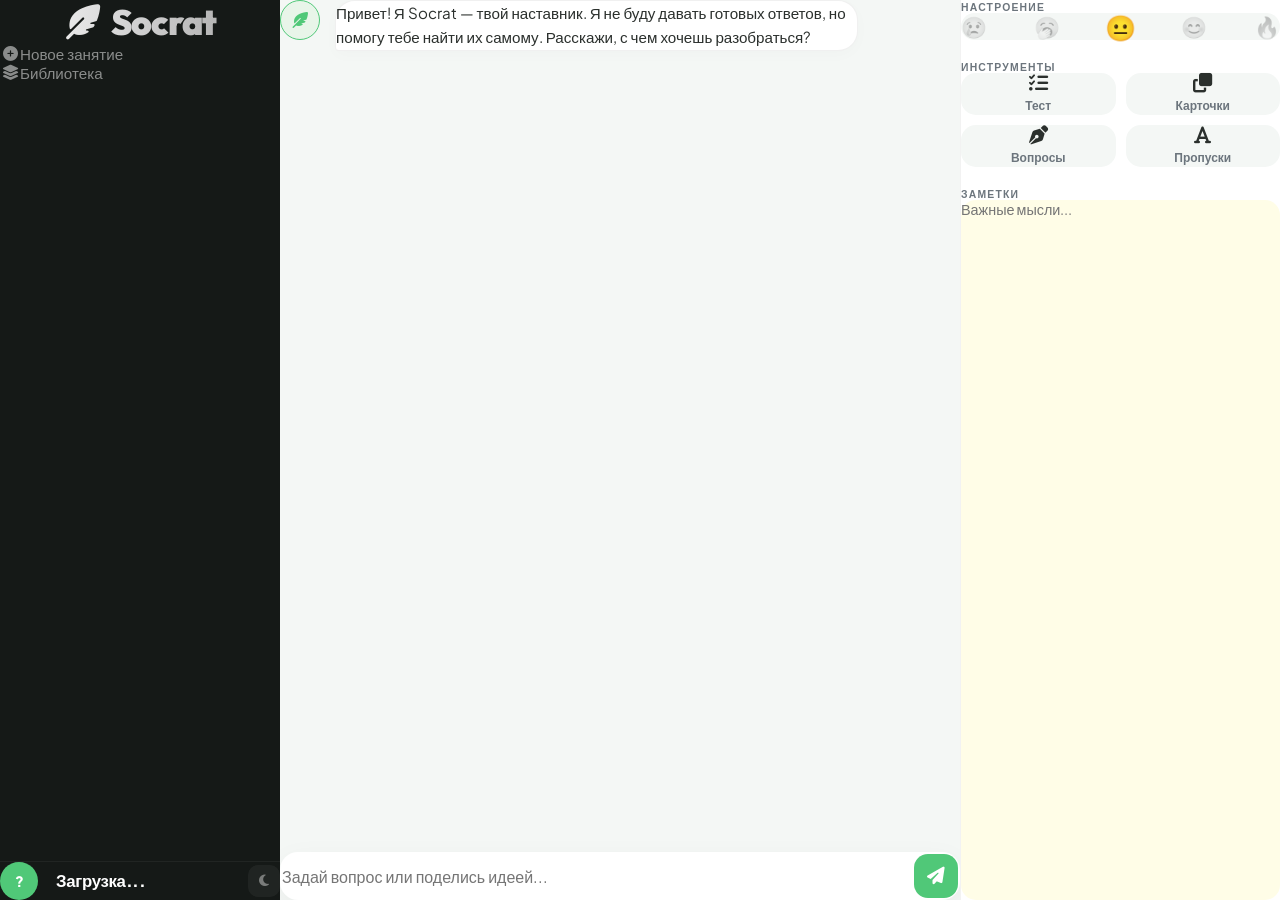
==== commit 8673d4fe: "Update dashboard.html" ====
--- a/dashboard.html
+++ b/dashboard.html
@@ -123,6 +123,6 @@
         </div>
     </aside>
 
-    <script src="./scripts.js"></script>
+    <script src="js/scripts.js"></script>
 </body>
 </html>
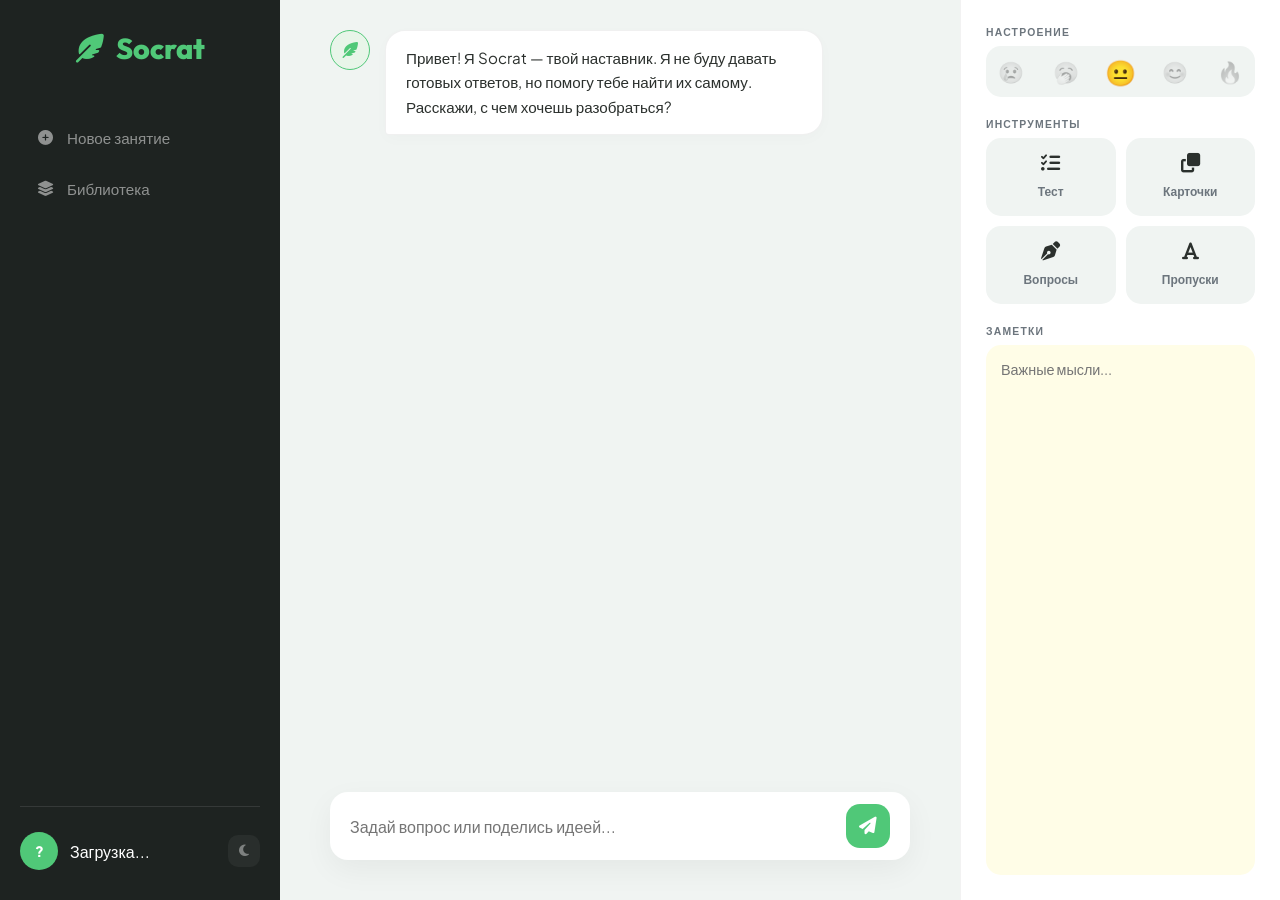
==== commit d501f797: "Add files via upload" ====
--- a/dashboard.html
+++ b/dashboard.html
@@ -1,128 +1,128 @@
-<!DOCTYPE html>
-<html lang="ru" data-theme="light" id="app">
-<head>
-    <meta charset="UTF-8">
-    <meta name="viewport" content="width=device-width, initial-scale=1.0">
-    <title>Socrat | AI Lab</title>
-    <link href="https://fonts.googleapis.com/css2?family=Outfit:wght@400;600;800&family=Plus+Jakarta+Sans:wght@400;500;700&display=swap" rel="stylesheet">
-    <link rel="stylesheet" href="https://cdnjs.cloudflare.com/ajax/libs/font-awesome/6.4.0/css/all.min.css">
-    <script>(function(){const t=localStorage.getItem('socrat-theme')||'light';document.getElementById('app').setAttribute('data-theme',t);})()</script>
-    <link rel="stylesheet" href="css/styles.css">
-</head>
-<body>
-
-    <div class="lesson-dropdown" id="lesson-menu">
-        <button onclick="renameLesson()"><i class="fas fa-edit"></i> Переименовать</button>
-        <button style="color:#FF6B6B" onclick="deleteLesson()"><i class="fas fa-trash-alt"></i> Удалить</button>
-    </div>
-
-    <div class="toast" id="toast"></div>
-
-    <div class="tool-overlay" id="library-overlay">
-        <div class="overlay-header">
-            <h2>Библиотека</h2>
-            <button class="close-overlay" onclick="closeLibraryOverlay()"><i class="fas fa-times"></i></button>
-        </div>
-        <div class="overlay-content" id="library-overlay-body">
-            <div style="display:flex; justify-content:flex-end; margin-bottom:20px;">
-                <button class="send-btn" style="border-radius:12px; padding:10px 20px; width:auto;" onclick="showAddLibraryForm()">
-                    <i class="fas fa-plus"></i> Добавить
-                </button>
-            </div>
-            <div id="library-items-list"></div>
-        </div>
-    </div>
-
-    <div class="tool-overlay" id="tool-overlay">
-        <div class="overlay-header">
-            <h2 id="overlay-title">Задание</h2>
-            <button class="close-overlay" onclick="closeTool()"><i class="fas fa-times"></i></button>
-        </div>
-        <div class="overlay-content" id="overlay-body"></div>
-    </div>
-
-    <aside class="left-bar">
-        <a href="./main.html" style="text-decoration:none; color:inherit;">
-            <div class="logo"><i class="fas fa-feather-pointed"></i> Socrat</div>
-        </a>
-        <div class="nav-group" id="sessions-list">
-            <div class="nav-item-wrapper">
-                <button class="nav-btn" onclick="newSession()">
-                    <i class="fas fa-plus-circle"></i> Новое занятие
-                </button>
-            </div>
-            <div class="nav-item-wrapper">
-                <button class="nav-btn" id="library-btn" onclick="openLibraryOverlay()">
-                    <i class="fas fa-layer-group"></i> Библиотека
-                </button>
-            </div>
-            <div class="nav-item-wrapper" id="current-session-item" style="display:none;">
-                <button class="nav-btn active">
-                    <i class="fas fa-graduation-cap"></i>
-                    <span class="lesson-title-text" id="current-lesson-name">Новое занятие</span>
-                </button>
-                <button class="more-actions" onclick="toggleLessonMenu(event)"><i class="fas fa-ellipsis-v"></i></button>
-            </div>
-            <div id="past-sessions-list"></div>
-        </div>
-        <div class="sidebar-footer">
-            <div class="user-block">
-                <a href="./main.html" class="user-info">
-                    <div class="avatar-sm" id="user-avatar-letter">?</div>
-                    <span class="user-name" id="sidebar-username">Загрузка...</span>
-                </a>
-                <button class="theme-mini-toggle" onclick="toggleTheme()">
-                    <i class="fas fa-sun" id="theme-icon"></i>
-                </button>
-            </div>
-        </div>
-    </aside>
-
-    <main class="chat-container">
-        <div class="chat-messages" id="chat-box">
-            <div class="msg ai">
-                <div class="avatar-chat ai-avatar"><i class="fas fa-feather-pointed"></i></div>
-                <div class="msg-bubble">Привет! Я Socrat — твой наставник. Я не буду давать готовых ответов, но помогу тебе найти их самому. Расскажи, с чем хочешь разобраться?</div>
-            </div>
-        </div>
-        <div class="chat-input-area">
-            <div class="input-wrapper">
-                <input type="text" id="chat-input" placeholder="Задай вопрос или поделись идеей..." autocomplete="off">
-                <button class="send-btn" id="send-btn" onclick="sendMessage()">
-                    <i class="fas fa-paper-plane"></i>
-                </button>
-            </div>
-        </div>
-    </main>
-
-    <aside class="right-bar">
-        <div>
-            <span class="label-cap">Настроение</span>
-            <div class="mood-box">
-                <span class="mood-emoji" data-mood="расстроен" onclick="setMood(this)" title="Расстроен">😢</span>
-                <span class="mood-emoji" data-mood="устал" onclick="setMood(this)" title="Устал">🥱</span>
-                <span class="mood-emoji active" data-mood="neutral" onclick="setMood(this)" title="Нейтрально">😐</span>
-                <span class="mood-emoji" data-mood="воодушевлён" onclick="setMood(this)" title="Воодушевлён">😊</span>
-                <span class="mood-emoji" data-mood="горю желанием" onclick="setMood(this)" title="Горю желанием">🔥</span>
-            </div>
-        </div>
-        <div>
-            <span class="label-cap">Инструменты</span>
-            <div class="tool-grid">
-                <div class="tool-card" onclick="openTool('test')"><i class="fas fa-tasks"></i><span>Тест</span></div>
-                <div class="tool-card" onclick="openTool('cards')"><i class="fas fa-clone"></i><span>Карточки</span></div>
-                <div class="tool-card" onclick="openTool('questions')"><i class="fas fa-pen-nib"></i><span>Вопросы</span></div>
-                <div class="tool-card" onclick="openTool('gaps')"><i class="fas fa-font"></i><span>Пропуски</span></div>
-            </div>
-        </div>
-        <div style="flex:1; display:flex; flex-direction:column;">
-            <span class="label-cap">Заметки</span>
-            <div class="notes-area" style="flex:1;">
-                <textarea id="notes-textarea" placeholder="Важные мысли..."></textarea>
-            </div>
-        </div>
-    </aside>
-
-    <script src="js/scripts.js"></script>
-</body>
-</html>
+<!DOCTYPE html>
+<html lang="ru" data-theme="light" id="app">
+<head>
+    <meta charset="UTF-8">
+    <meta name="viewport" content="width=device-width, initial-scale=1.0">
+    <title>Socrat | AI Lab</title>
+    <link href="https://fonts.googleapis.com/css2?family=Outfit:wght@400;600;800&family=Plus+Jakarta+Sans:wght@400;500;700&display=swap" rel="stylesheet">
+    <link rel="stylesheet" href="https://cdnjs.cloudflare.com/ajax/libs/font-awesome/6.4.0/css/all.min.css">
+    <script>(function(){const t=localStorage.getItem('socrat-theme')||'light';document.getElementById('app').setAttribute('data-theme',t);})()</script>
+    <link rel="stylesheet" href="./dashboard.css">
+</head>
+<body>
+
+    <div class="lesson-dropdown" id="lesson-menu">
+        <button onclick="renameLesson()"><i class="fas fa-edit"></i> Переименовать</button>
+        <button style="color:#FF6B6B" onclick="deleteLesson()"><i class="fas fa-trash-alt"></i> Удалить</button>
+    </div>
+
+    <div class="toast" id="toast"></div>
+
+    <div class="tool-overlay" id="library-overlay">
+        <div class="overlay-header">
+            <h2>Библиотека</h2>
+            <button class="close-overlay" onclick="closeLibraryOverlay()"><i class="fas fa-times"></i></button>
+        </div>
+        <div class="overlay-content" id="library-overlay-body">
+            <div style="display:flex; justify-content:flex-end; margin-bottom:20px;">
+                <button class="send-btn" style="border-radius:12px; padding:10px 20px; width:auto;" onclick="showAddLibraryForm()">
+                    <i class="fas fa-plus"></i> Добавить
+                </button>
+            </div>
+            <div id="library-items-list"></div>
+        </div>
+    </div>
+
+    <div class="tool-overlay" id="tool-overlay">
+        <div class="overlay-header">
+            <h2 id="overlay-title">Задание</h2>
+            <button class="close-overlay" onclick="closeTool()"><i class="fas fa-times"></i></button>
+        </div>
+        <div class="overlay-content" id="overlay-body"></div>
+    </div>
+
+    <aside class="left-bar">
+        <a href="./main.html" style="text-decoration:none; color:inherit;">
+            <div class="logo"><i class="fas fa-feather-pointed"></i> Socrat</div>
+        </a>
+        <div class="nav-group" id="sessions-list">
+            <div class="nav-item-wrapper">
+                <button class="nav-btn" onclick="newSession()">
+                    <i class="fas fa-plus-circle"></i> Новое занятие
+                </button>
+            </div>
+            <div class="nav-item-wrapper">
+                <button class="nav-btn" id="library-btn" onclick="openLibraryOverlay()">
+                    <i class="fas fa-layer-group"></i> Библиотека
+                </button>
+            </div>
+            <div class="nav-item-wrapper" id="current-session-item" style="display:none;">
+                <button class="nav-btn active">
+                    <i class="fas fa-graduation-cap"></i>
+                    <span class="lesson-title-text" id="current-lesson-name">Новое занятие</span>
+                </button>
+                <button class="more-actions" onclick="toggleLessonMenu(event)"><i class="fas fa-ellipsis-v"></i></button>
+            </div>
+            <div id="past-sessions-list"></div>
+        </div>
+        <div class="sidebar-footer">
+            <div class="user-block">
+                <a href="./main.html" class="user-info">
+                    <div class="avatar-sm" id="user-avatar-letter">?</div>
+                    <span class="user-name" id="sidebar-username">Загрузка...</span>
+                </a>
+                <button class="theme-mini-toggle" onclick="toggleTheme()">
+                    <i class="fas fa-sun" id="theme-icon"></i>
+                </button>
+            </div>
+        </div>
+    </aside>
+
+    <main class="chat-container">
+        <div class="chat-messages" id="chat-box">
+            <div class="msg ai">
+                <div class="avatar-chat ai-avatar"><i class="fas fa-feather-pointed"></i></div>
+                <div class="msg-bubble">Привет! Я Socrat — твой наставник. Я не буду давать готовых ответов, но помогу тебе найти их самому. Расскажи, с чем хочешь разобраться?</div>
+            </div>
+        </div>
+        <div class="chat-input-area">
+            <div class="input-wrapper">
+                <input type="text" id="chat-input" placeholder="Задай вопрос или поделись идеей..." autocomplete="off">
+                <button class="send-btn" id="send-btn" onclick="sendMessage()">
+                    <i class="fas fa-paper-plane"></i>
+                </button>
+            </div>
+        </div>
+    </main>
+
+    <aside class="right-bar">
+        <div>
+            <span class="label-cap">Настроение</span>
+            <div class="mood-box">
+                <span class="mood-emoji" data-mood="расстроен" onclick="setMood(this)" title="Расстроен">😢</span>
+                <span class="mood-emoji" data-mood="устал" onclick="setMood(this)" title="Устал">🥱</span>
+                <span class="mood-emoji active" data-mood="neutral" onclick="setMood(this)" title="Нейтрально">😐</span>
+                <span class="mood-emoji" data-mood="воодушевлён" onclick="setMood(this)" title="Воодушевлён">😊</span>
+                <span class="mood-emoji" data-mood="горю желанием" onclick="setMood(this)" title="Горю желанием">🔥</span>
+            </div>
+        </div>
+        <div>
+            <span class="label-cap">Инструменты</span>
+            <div class="tool-grid">
+                <div class="tool-card" onclick="openTool('test')"><i class="fas fa-tasks"></i><span>Тест</span></div>
+                <div class="tool-card" onclick="openTool('cards')"><i class="fas fa-clone"></i><span>Карточки</span></div>
+                <div class="tool-card" onclick="openTool('questions')"><i class="fas fa-pen-nib"></i><span>Вопросы</span></div>
+                <div class="tool-card" onclick="openTool('gaps')"><i class="fas fa-font"></i><span>Пропуски</span></div>
+            </div>
+        </div>
+        <div style="flex:1; display:flex; flex-direction:column;">
+            <span class="label-cap">Заметки</span>
+            <div class="notes-area" style="flex:1;">
+                <textarea id="notes-textarea" placeholder="Важные мысли..."></textarea>
+            </div>
+        </div>
+    </aside>
+
+    <script src="./dashboard.js"></script>
+</body>
+</html>
--- a/dashboard.css
+++ b/dashboard.css
@@ -0,0 +1,103 @@
+:root {
+    --primary: #50C878;
+    --bg-body: #F0F4F2;
+    --sidebar-bg: #1E2321;
+    --card-bg: #ffffff;
+    --text-main: #2B302D;
+    --text-muted: #6c757d;
+    --radius: 20px;
+}
+
+[data-theme="dark"] {
+    --bg-body: #0F1110;
+    --card-bg: #1A1D1B;
+    --text-main: #F0F4F2;
+    --sidebar-bg: #000000;
+}
+
+* { box-sizing: border-box; margin: 0; padding: 0; transition: background-color 0.2s ease, color 0.2s ease; }
+body { font-family: 'Plus Jakarta Sans', sans-serif; background: var(--bg-body); color: var(--text-main); display: flex; height: 100vh; overflow: hidden; }
+
+.left-bar { width: 280px; background: var(--sidebar-bg); color: white; display: flex; flex-direction: column; padding: 30px 20px; position: relative; z-index: 10; }
+.logo { font-family: 'Outfit', sans-serif; font-size: 1.8rem; font-weight: 800; color: var(--primary); margin-bottom: 50px; display: flex; align-items: center; gap: 12px; justify-content: center; }
+.nav-group { flex: 1; overflow-y: auto; }
+.nav-item-wrapper { position: relative; margin-bottom: 8px; }
+.nav-btn { display: flex; align-items: center; padding: 12px 15px; color: rgba(255,255,255,0.5); border-radius: 12px; border: none; background: transparent; width: 100%; font-size: 0.95rem; cursor: pointer; text-align: left; font-family: inherit; }
+.nav-btn i:first-child { margin-right: 12px; width: 20px; text-align: center; }
+.nav-btn:hover, .nav-btn.active { background: rgba(80, 200, 120, 0.1); color: var(--primary); font-weight: 600; }
+.lesson-title-text { white-space: nowrap; overflow: hidden; text-overflow: ellipsis; max-width: 160px; display: inline-block; }
+.more-actions { position: absolute; right: 10px; top: 50%; transform: translateY(-50%); opacity: 0; color: rgba(255,255,255,0.4); cursor: pointer; padding: 5px; background: none; border: none; }
+.nav-item-wrapper:hover .more-actions { opacity: 1; }
+
+.lesson-dropdown { position: fixed; background: #2A302D; border-radius: 10px; box-shadow: 0 10px 25px rgba(0,0,0,0.3); display: none; flex-direction: column; padding: 8px; z-index: 9999; min-width: 140px; }
+.lesson-dropdown button { background: transparent; border: none; color: white; padding: 8px 12px; text-align: left; font-size: 0.85rem; cursor: pointer; border-radius: 6px; display: flex; align-items: center; gap: 8px; font-family: inherit; width: 100%; }
+.lesson-dropdown button:hover { background: rgba(255,255,255,0.1); }
+
+.sidebar-footer { padding-top: 25px; border-top: 1px solid rgba(255,255,255,0.1); }
+.user-block { display: flex; align-items: center; justify-content: space-between; }
+.user-info { display: flex; align-items: center; gap: 12px; text-decoration: none; color: white; }
+.avatar-sm { width: 38px; height: 38px; border-radius: 50%; background: var(--primary); display: flex; align-items: center; justify-content: center; font-weight: 800; font-size: 0.9rem; flex-shrink: 0; }
+.theme-mini-toggle { cursor: pointer; padding: 8px; border-radius: 10px; background: rgba(255,255,255,0.05); color: rgba(255,255,255,0.4); width: 32px; height: 32px; display: flex; align-items: center; justify-content: center; border: none; }
+
+.chat-container { flex: 1; display: flex; flex-direction: column; background: var(--bg-body); position: relative; overflow: hidden; }
+.chat-messages { flex: 1; padding: 30px 50px; overflow-y: auto; display: flex; flex-direction: column; gap: 20px; }
+.msg { display: flex; gap: 15px; max-width: 85%; }
+.msg.ai { align-self: flex-start; }
+.msg.user { align-self: flex-end; flex-direction: row-reverse; }
+.msg-bubble { padding: 15px 20px; border-radius: 20px; font-size: 0.95rem; line-height: 1.6; box-shadow: 0 4px 15px rgba(0,0,0,0.02); white-space: pre-wrap; word-break: break-word; }
+.msg.ai .msg-bubble { background: var(--card-bg); border-bottom-left-radius: 4px; border: 1px solid rgba(0,0,0,0.06); }
+.msg.user .msg-bubble { background: var(--primary); color: white; border-bottom-right-radius: 4px; }
+.avatar-chat { width: 40px; height: 40px; border-radius: 50%; display: flex; align-items: center; justify-content: center; flex-shrink: 0; }
+.ai-avatar { background: #E8F5E9; color: var(--primary); border: 1px solid var(--primary); }
+.user-avatar { background: #fff; color: var(--primary); border: 2px solid var(--primary); }
+
+.typing-dots span { display: inline-block; width: 7px; height: 7px; background: var(--text-muted); border-radius: 50%; margin: 0 2px; animation: bounce 1.2s infinite; }
+.typing-dots span:nth-child(2) { animation-delay: 0.2s; }
+.typing-dots span:nth-child(3) { animation-delay: 0.4s; }
+@keyframes bounce { 0%,80%,100% { transform: translateY(0); } 40% { transform: translateY(-6px); } }
+
+.chat-input-area { padding: 20px 50px 40px; }
+.input-wrapper { display: flex; background: var(--card-bg); padding: 10px 18px; border-radius: 18px; gap: 12px; box-shadow: 0 10px 30px rgba(0,0,0,0.05); align-items: center; border: 2px solid transparent; transition: border-color 0.2s; }
+.input-wrapper:focus-within { border-color: rgba(80, 200, 120, 0.3); }
+.input-wrapper input { flex: 1; border: none; background: transparent; outline: none; font-size: 1rem; color: var(--text-main); font-family: inherit; }
+.send-btn { background: var(--primary); color: white; border: none; width: 44px; height: 44px; border-radius: 14px; cursor: pointer; display: flex; align-items: center; justify-content: center; font-size: 1.1rem; flex-shrink: 0; transition: transform 0.15s, opacity 0.15s; }
+.send-btn:hover { transform: scale(1.05); }
+.send-btn:disabled { opacity: 0.5; cursor: not-allowed; transform: none; }
+
+.right-bar { width: 320px; background: var(--card-bg); display: flex; flex-direction: column; padding: 25px; gap: 20px; border-left: 1px solid rgba(0,0,0,0.05); overflow-y: auto; }
+.mood-box { display: flex; align-items: center; justify-content: space-between; padding: 12px; background: var(--bg-body); border-radius: 15px; }
+.mood-emoji { font-size: 1.3rem; filter: grayscale(1); cursor: pointer; opacity: 0.4; transition: 0.3s; }
+.mood-emoji.active { filter: grayscale(0); opacity: 1; transform: scale(1.2); }
+.tool-grid { display: grid; grid-template-columns: 1fr 1fr; gap: 10px; }
+.tool-card { background: var(--bg-body); padding: 15px; border-radius: 15px; text-align: center; cursor: pointer; border: 1px solid transparent; transition: border-color 0.2s, background 0.2s; }
+.tool-card:hover { border-color: var(--primary); background: var(--card-bg); }
+.tool-card i { font-size: 1.2rem; color: var(--text-main); margin-bottom: 6px; display: block; }
+.tool-card span { font-size: 0.75rem; font-weight: 700; color: var(--text-muted); }
+.notes-area { flex: 1; background: #FFFDE7; border-radius: 15px; padding: 15px; min-height: 120px; }
+.notes-area textarea { width: 100%; height: 100%; min-height: 100px; background: transparent; border: none; outline: none; resize: none; font-size: 0.9rem; font-family: inherit; color: #5c4e00; }
+.label-cap { font-size: 0.65rem; font-weight: 800; color: var(--text-muted); text-transform: uppercase; letter-spacing: 1.2px; margin-bottom: 8px; display: block; }
+
+.tool-overlay { position: fixed; right: -100%; top: 0; width: 40%; height: 100%; background: var(--card-bg); z-index: 1000; box-shadow: -10px 0 40px rgba(0,0,0,0.1); transition: 0.4s cubic-bezier(0.4, 0, 0.2, 1); display: flex; flex-direction: column; border-left: 1px solid rgba(0,0,0,0.05); }
+.tool-overlay.active { right: 0; }
+.overlay-header { padding: 30px; border-bottom: 1px solid rgba(0,0,0,0.05); display: flex; justify-content: space-between; align-items: center; }
+.overlay-content { flex: 1; padding: 40px; overflow-y: auto; }
+.close-overlay { background: var(--bg-body); border: none; width: 40px; height: 40px; border-radius: 50%; cursor: pointer; font-size: 1rem; color: var(--text-main); }
+
+.option-card { background: var(--bg-body); padding: 15px; border-radius: 12px; margin-bottom: 10px; cursor: pointer; border: 2px solid transparent; display: flex; align-items: center; gap: 12px; }
+.option-card:hover, .option-card.selected { border-color: var(--primary); background: var(--card-bg); }
+
+.flashcard-scene { width: 100%; height: 250px; perspective: 600px; margin-bottom: 30px; }
+.flashcard { width: 100%; height: 100%; position: relative; transition: transform 0.6s; transform-style: preserve-3d; cursor: pointer; }
+.flashcard.is-flipped { transform: rotateY(180deg); }
+.flashcard-face { position: absolute; width: 100%; height: 100%; backface-visibility: hidden; display: flex; align-items: center; justify-content: center; padding: 30px; border-radius: 20px; font-size: 1.2rem; font-weight: 600; text-align: center; box-shadow: 0 10px 20px rgba(0,0,0,0.05); border: 2px solid var(--primary); }
+.flashcard-front { background: white; }
+.flashcard-back { background: var(--primary); color: white; transform: rotateY(180deg); }
+
+.input-question { margin-bottom: 25px; }
+.input-question p { font-weight: 600; margin-bottom: 10px; }
+.custom-textarea { width: 100%; padding: 12px; border-radius: 12px; border: 1px solid #ddd; background: var(--bg-body); font-family: inherit; outline: none; color: var(--text-main); }
+.gap-input { border: none; border-bottom: 2px solid var(--primary); background: transparent; width: 100px; text-align: center; font-weight: 700; color: var(--primary); outline: none; }
+.gap-sentence { line-height: 2.5; font-size: 1.1rem; }
+
+.toast { position: fixed; bottom: 30px; left: 50%; transform: translateX(-50%) translateY(100px); background: #FF4757; color: white; padding: 12px 24px; border-radius: 12px; font-weight: 600; font-size: 0.9rem; z-index: 9999; transition: transform 0.3s; box-shadow: 0 8px 20px rgba(255,71,87,0.3); }
+.toast.show { transform: translateX(-50%) translateY(0); }
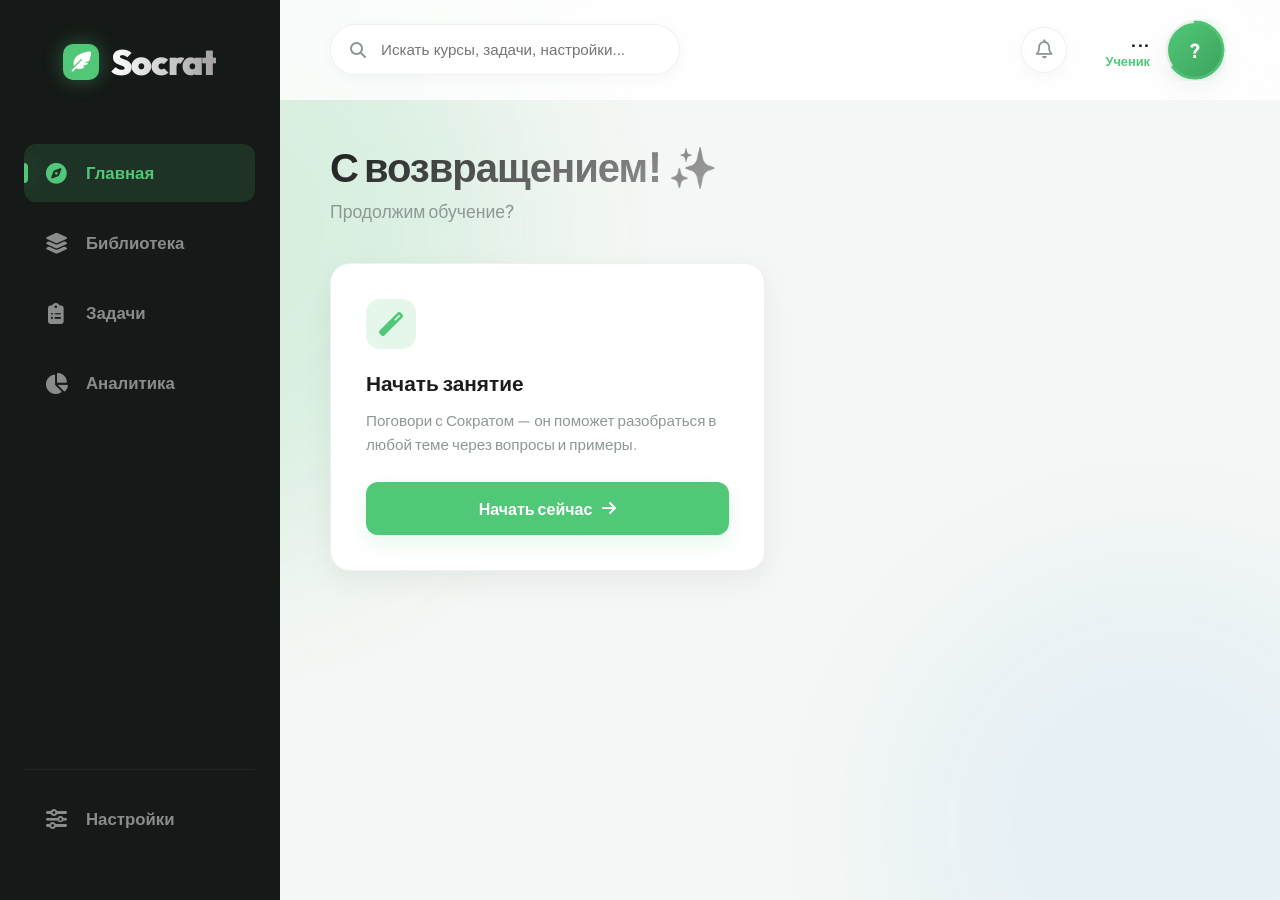
==== commit cfc273fd: "Add files via upload" ====
--- a/dashboard.html
+++ b/dashboard.html
@@ -1,128 +1,345 @@
-<!DOCTYPE html>
-<html lang="ru" data-theme="light" id="app">
-<head>
-    <meta charset="UTF-8">
-    <meta name="viewport" content="width=device-width, initial-scale=1.0">
-    <title>Socrat | AI Lab</title>
-    <link href="https://fonts.googleapis.com/css2?family=Outfit:wght@400;600;800&family=Plus+Jakarta+Sans:wght@400;500;700&display=swap" rel="stylesheet">
-    <link rel="stylesheet" href="https://cdnjs.cloudflare.com/ajax/libs/font-awesome/6.4.0/css/all.min.css">
-    <script>(function(){const t=localStorage.getItem('socrat-theme')||'light';document.getElementById('app').setAttribute('data-theme',t);})()</script>
-    <link rel="stylesheet" href="./dashboard.css">
-</head>
-<body>
-
-    <div class="lesson-dropdown" id="lesson-menu">
-        <button onclick="renameLesson()"><i class="fas fa-edit"></i> Переименовать</button>
-        <button style="color:#FF6B6B" onclick="deleteLesson()"><i class="fas fa-trash-alt"></i> Удалить</button>
-    </div>
-
-    <div class="toast" id="toast"></div>
-
-    <div class="tool-overlay" id="library-overlay">
-        <div class="overlay-header">
-            <h2>Библиотека</h2>
-            <button class="close-overlay" onclick="closeLibraryOverlay()"><i class="fas fa-times"></i></button>
-        </div>
-        <div class="overlay-content" id="library-overlay-body">
-            <div style="display:flex; justify-content:flex-end; margin-bottom:20px;">
-                <button class="send-btn" style="border-radius:12px; padding:10px 20px; width:auto;" onclick="showAddLibraryForm()">
-                    <i class="fas fa-plus"></i> Добавить
-                </button>
-            </div>
-            <div id="library-items-list"></div>
-        </div>
-    </div>
-
-    <div class="tool-overlay" id="tool-overlay">
-        <div class="overlay-header">
-            <h2 id="overlay-title">Задание</h2>
-            <button class="close-overlay" onclick="closeTool()"><i class="fas fa-times"></i></button>
-        </div>
-        <div class="overlay-content" id="overlay-body"></div>
-    </div>
-
-    <aside class="left-bar">
-        <a href="./main.html" style="text-decoration:none; color:inherit;">
-            <div class="logo"><i class="fas fa-feather-pointed"></i> Socrat</div>
-        </a>
-        <div class="nav-group" id="sessions-list">
-            <div class="nav-item-wrapper">
-                <button class="nav-btn" onclick="newSession()">
-                    <i class="fas fa-plus-circle"></i> Новое занятие
-                </button>
-            </div>
-            <div class="nav-item-wrapper">
-                <button class="nav-btn" id="library-btn" onclick="openLibraryOverlay()">
-                    <i class="fas fa-layer-group"></i> Библиотека
-                </button>
-            </div>
-            <div class="nav-item-wrapper" id="current-session-item" style="display:none;">
-                <button class="nav-btn active">
-                    <i class="fas fa-graduation-cap"></i>
-                    <span class="lesson-title-text" id="current-lesson-name">Новое занятие</span>
-                </button>
-                <button class="more-actions" onclick="toggleLessonMenu(event)"><i class="fas fa-ellipsis-v"></i></button>
-            </div>
-            <div id="past-sessions-list"></div>
-        </div>
-        <div class="sidebar-footer">
-            <div class="user-block">
-                <a href="./main.html" class="user-info">
-                    <div class="avatar-sm" id="user-avatar-letter">?</div>
-                    <span class="user-name" id="sidebar-username">Загрузка...</span>
-                </a>
-                <button class="theme-mini-toggle" onclick="toggleTheme()">
-                    <i class="fas fa-sun" id="theme-icon"></i>
-                </button>
-            </div>
-        </div>
-    </aside>
-
-    <main class="chat-container">
-        <div class="chat-messages" id="chat-box">
-            <div class="msg ai">
-                <div class="avatar-chat ai-avatar"><i class="fas fa-feather-pointed"></i></div>
-                <div class="msg-bubble">Привет! Я Socrat — твой наставник. Я не буду давать готовых ответов, но помогу тебе найти их самому. Расскажи, с чем хочешь разобраться?</div>
-            </div>
-        </div>
-        <div class="chat-input-area">
-            <div class="input-wrapper">
-                <input type="text" id="chat-input" placeholder="Задай вопрос или поделись идеей..." autocomplete="off">
-                <button class="send-btn" id="send-btn" onclick="sendMessage()">
-                    <i class="fas fa-paper-plane"></i>
-                </button>
-            </div>
-        </div>
-    </main>
-
-    <aside class="right-bar">
-        <div>
-            <span class="label-cap">Настроение</span>
-            <div class="mood-box">
-                <span class="mood-emoji" data-mood="расстроен" onclick="setMood(this)" title="Расстроен">😢</span>
-                <span class="mood-emoji" data-mood="устал" onclick="setMood(this)" title="Устал">🥱</span>
-                <span class="mood-emoji active" data-mood="neutral" onclick="setMood(this)" title="Нейтрально">😐</span>
-                <span class="mood-emoji" data-mood="воодушевлён" onclick="setMood(this)" title="Воодушевлён">😊</span>
-                <span class="mood-emoji" data-mood="горю желанием" onclick="setMood(this)" title="Горю желанием">🔥</span>
-            </div>
-        </div>
-        <div>
-            <span class="label-cap">Инструменты</span>
-            <div class="tool-grid">
-                <div class="tool-card" onclick="openTool('test')"><i class="fas fa-tasks"></i><span>Тест</span></div>
-                <div class="tool-card" onclick="openTool('cards')"><i class="fas fa-clone"></i><span>Карточки</span></div>
-                <div class="tool-card" onclick="openTool('questions')"><i class="fas fa-pen-nib"></i><span>Вопросы</span></div>
-                <div class="tool-card" onclick="openTool('gaps')"><i class="fas fa-font"></i><span>Пропуски</span></div>
-            </div>
-        </div>
-        <div style="flex:1; display:flex; flex-direction:column;">
-            <span class="label-cap">Заметки</span>
-            <div class="notes-area" style="flex:1;">
-                <textarea id="notes-textarea" placeholder="Важные мысли..."></textarea>
-            </div>
-        </div>
-    </aside>
-
-    <script src="./dashboard.js"></script>
-</body>
-</html>
+<!DOCTYPE html>
+<html lang="ru" id="app" class="page-dashboard">
+<head>
+    <meta charset="UTF-8">
+    <meta name="viewport" content="width=device-width, initial-scale=1.0">
+    <title>Socrat - Личный кабинет</title>
+    <script>(function(){const t=localStorage.getItem('socrat-theme')||'light';document.documentElement.setAttribute('data-theme',t);})()</script>
+    <link href="https://fonts.googleapis.com/css2?family=Outfit:wght@400;600;800;900&family=Plus+Jakarta+Sans:wght@400;500;600;700;800&display=swap" rel="stylesheet">
+    <link rel="stylesheet" href="https://cdnjs.cloudflare.com/ajax/libs/font-awesome/6.4.0/css/all.min.css">
+    <link rel="stylesheet" href="./style.css">
+</head>
+<body class="page-dashboard">
+
+    <div class="bg-shapes">
+        <div class="shape shape-1"></div>
+        <div class="shape shape-2"></div>
+    </div>
+
+    <aside class="sidebar" id="sidebar">
+        <div class="logo-container">
+            <div class="logo-icon"><i class="fas fa-feather-pointed"></i></div>
+            <div class="logo">Socrat</div>
+        </div>
+        <ul class="nav-menu">
+            <li onclick="app.navigate('home')" class="nav-link active" data-target="home">
+                <i class="fas fa-compass"></i> Главная
+            </li>
+            <li onclick="app.navigate('library')" class="nav-link" data-target="library">
+                <i class="fas fa-layer-group"></i> Библиотека
+            </li>
+            <li onclick="app.navigate('tasks')" class="nav-link" data-target="tasks">
+                <i class="fas fa-clipboard-list"></i> Задачи
+            </li>
+            <li onclick="app.navigate('stats')" class="nav-link" data-target="stats">
+                <i class="fas fa-chart-pie"></i> Аналитика
+            </li>
+        </ul>
+        <div class="sidebar-footer">
+            <ul class="nav-menu" style="flex-grow:0; margin:0;">
+                <li onclick="app.navigate('settings')" class="nav-link" data-target="settings">
+                    <i class="fas fa-sliders-h"></i> Настройки
+                </li>
+            </ul>
+        </div>
+    </aside>
+
+    <div class="main-wrapper">
+        <header class="top-bar">
+            <div class="search-container">
+                <input type="text" class="search-input" placeholder="Искать курсы, задачи, настройки...">
+                <i class="fas fa-search"></i>
+            </div>
+
+            <div class="top-bar-right">
+                <div class="notifications" onclick="app.showToast('Уведомлений нет', 'info')">
+                    <i class="far fa-bell"></i>
+                </div>
+
+                <div class="user-info" onclick="app.navigate('settings')">
+                    <div class="user-details">
+                        <div class="user-name" id="topbar-username">...</div>
+                        <div class="user-level">Ученик</div>
+                    </div>
+                    <div class="avatar-container">
+                        <svg class="avatar-svg-ring">
+                            <circle class="avatar-ring-bg" cx="31" cy="31" r="28"></circle>
+                            <circle class="avatar-ring-progress" cx="31" cy="31" r="28" id="xp-ring"></circle>
+                        </svg>
+                        <div class="avatar" id="topbar-avatar">?</div>
+                    </div>
+                </div>
+            </div>
+        </header>
+
+        <div class="scroll-container">
+
+            <main id="home" class="page active">
+                <div class="page-header">
+                    <div>
+                        <h1 id="welcome-heading">С возвращением! ✨</h1>
+                        <p class="subtitle">Продолжим обучение?</p>
+                    </div>
+                </div>
+                <div id="sessions-grid" class="grid-3">
+                    <div class="card">
+                        <div class="card-icon" style="background: var(--primary-light); color: var(--primary);">
+                            <i class="fas fa-magic"></i>
+                        </div>
+                        <h3>Начать занятие</h3>
+                        <p>Поговори с Сократом — он поможет разобраться в любой теме через вопросы и примеры.</p>
+                        <button class="btn btn-primary ripple-btn" onclick="window.location.href='./main.html'">Начать сейчас <i class="fas fa-arrow-right"></i></button>
+                    </div>
+                </div>
+            </main>
+
+            <main id="library" class="page">
+                <div class="page-header">
+                    <div>
+                        <h1>База знаний 📚</h1>
+                        <p class="subtitle">Твои курсы, конспекты и сохраненные материалы</p>
+                    </div>
+                    <button class="btn btn-primary ripple-btn" style="width: auto; padding: 16px 30px;" onclick="app.openAddLibraryModal()">
+                        <i class="fas fa-plus"></i> Добавить материал
+                    </button>
+                </div>
+                <div id="library-grid" class="grid-3"></div>
+            </main>
+
+            <main id="tasks" class="page">
+                <div class="page-header">
+                    <div>
+                        <h1>Командный центр 🎯</h1>
+                        <p class="subtitle">Управляй своими задачами и целями через Канбан</p>
+                    </div>
+                    <button class="btn btn-primary ripple-btn" style="width: auto; padding: 16px 30px;" onclick="app.openTaskModal()">
+                        <i class="fas fa-plus"></i> Создать задачу
+                    </button>
+                </div>
+
+                <div class="kanban-board">
+                    <div class="kanban-col" id="col-backlog" ondragover="app.allowDrop(event)" ondrop="app.drop(event,'backlog')" ondragenter="app.dragEnter(event)" ondragleave="app.dragLeave(event)">
+                        <div class="col-header">
+                            <div class="col-title"><i class="fas fa-circle dot-backlog" style="font-size:0.6rem;"></i> Планируется</div>
+                            <div class="col-count" id="count-backlog">0</div>
+                        </div>
+                        <div class="task-list" id="list-backlog"></div>
+                    </div>
+
+                    <div class="kanban-col" id="col-sprint" ondragover="app.allowDrop(event)" ondrop="app.drop(event,'sprint')" ondragenter="app.dragEnter(event)" ondragleave="app.dragLeave(event)">
+                        <div class="col-header">
+                            <div class="col-title"><i class="fas fa-circle dot-sprint" style="font-size:0.6rem;"></i> В работе</div>
+                            <div class="col-count" id="count-sprint">0</div>
+                        </div>
+                        <div class="task-list" id="list-sprint"></div>
+                    </div>
+
+                    <div class="kanban-col" id="col-done" ondragover="app.allowDrop(event)" ondrop="app.drop(event,'done')" ondragenter="app.dragEnter(event)" ondragleave="app.dragLeave(event)">
+                        <div class="col-header">
+                            <div class="col-title"><i class="fas fa-circle dot-done" style="font-size:0.6rem;"></i> Готово</div>
+                            <div class="col-count" id="count-done">0</div>
+                        </div>
+                        <div class="task-list" id="list-done"></div>
+                    </div>
+                </div>
+            </main>
+
+            <main id="stats" class="page">
+                <div class="page-header">
+                    <div>
+                        <h1>Глубокая аналитика 📊</h1>
+                        <p class="subtitle">Визуализация твоего прогресса и активности</p>
+                    </div>
+                </div>
+
+                <div class="chart-card">
+                    <div class="chart-header">
+                        <div>
+                            <h3 style="font-size:1.5rem; font-weight:800; margin-bottom:5px;">Индекс вовлеченности</h3>
+                            <p style="color:var(--text-muted);">Активность за последние 7 дней</p>
+                        </div>
+                        <div class="chart-tabs">
+                            <div class="chart-tab active">Неделя</div>
+                            <div class="chart-tab">Месяц</div>
+                            <div class="chart-tab">Год</div>
+                        </div>
+                    </div>
+                    <div class="svg-chart-container" id="main-chart-container"></div>
+                    <div id="chart-tooltip" class="tooltip"></div>
+                </div>
+
+                <div class="grid-2">
+                    <div class="chart-card">
+                        <h3 style="font-weight:800; margin-bottom:20px;">Тепловая карта активности</h3>
+                        <div id="heatmap-container" style="display:grid; grid-template-columns:repeat(14,1fr); gap:8px;"></div>
+                    </div>
+                    <div class="chart-card">
+                        <h3 style="font-weight:800; margin-bottom:20px;">Распределение времени</h3>
+                        <div style="display:flex; align-items:center; justify-content:center; height:200px;">
+                            <svg width="200" height="200" viewBox="0 0 200 200">
+                                <circle cx="100" cy="100" r="80" fill="none" stroke="var(--bg-body)" stroke-width="30"></circle>
+                                <circle cx="100" cy="100" r="80" fill="none" stroke="var(--primary)" stroke-width="30" stroke-dasharray="502" stroke-dashoffset="150" transform="rotate(-90 100 100)"></circle>
+                                <circle cx="100" cy="100" r="80" fill="none" stroke="var(--info)" stroke-width="30" stroke-dasharray="502" stroke-dashoffset="350" transform="rotate(120 100 100)"></circle>
+                                <text x="100" y="105" text-anchor="middle" font-size="24" font-weight="900" fill="var(--text-main)">14.5ч</text>
+                            </svg>
+                        </div>
+                        <div style="display:flex; justify-content:center; gap:20px; margin-top:20px;">
+                            <span style="font-size:0.85rem; font-weight:700;"><i class="fas fa-circle" style="color:var(--primary);"></i> Изучение</span>
+                            <span style="font-size:0.85rem; font-weight:700;"><i class="fas fa-circle" style="color:var(--info);"></i> Практика</span>
+                            <span style="font-size:0.85rem; font-weight:700;"><i class="fas fa-circle" style="color:var(--bg-body);"></i> Отдых</span>
+                        </div>
+                    </div>
+                </div>
+            </main>
+
+            <main id="settings" class="page">
+                <div class="page-header">
+                    <div>
+                        <h1>Настройки системы ⚙️</h1>
+                        <p class="subtitle">Персонализация личного кабинета и профиля</p>
+                    </div>
+                    <button class="btn btn-primary ripple-btn" style="width:auto; padding:16px 30px;" onclick="app.saveProfile()">
+                        Сохранить изменения
+                    </button>
+                </div>
+
+                <div class="settings-grid">
+                    <div class="settings-nav">
+                        <div class="settings-nav-item active"><i class="fas fa-user"></i> Профиль</div>
+                        <div class="settings-nav-item"><i class="fas fa-paint-brush"></i> Внешний вид</div>
+                        <div class="settings-nav-item"><i class="fas fa-bell"></i> Уведомления</div>
+                        <div class="settings-nav-item"><i class="fas fa-shield-alt"></i> Безопасность</div>
+                        <div class="settings-nav-item" style="color:var(--danger); margin-top:20px;" onclick="app.logout()">
+                            <i class="fas fa-sign-out-alt"></i> Выйти из аккаунта
+                        </div>
+                    </div>
+
+                    <div class="settings-panel">
+                        <div class="profile-upload">
+                            <div class="profile-avatar" id="settings-avatar">
+                                ?
+                                <div class="upload-btn"><i class="fas fa-camera"></i></div>
+                            </div>
+                            <div>
+                                <h3 style="font-size:1.5rem; font-weight:800; margin-bottom:5px;" id="settings-name-display">...</h3>
+                                <p style="color:var(--text-muted);" id="settings-email-display">...</p>
+                            </div>
+                        </div>
+
+                        <div class="grid-2" style="margin-top:0; margin-bottom:40px;">
+                            <div class="form-group">
+                                <label>Имя пользователя</label>
+                                <input type="text" class="form-control" id="settings-name" placeholder="Введите имя">
+                            </div>
+                            <div class="form-group">
+                                <label>Email адрес</label>
+                                <input type="email" class="form-control" id="settings-email" placeholder="Email" readonly>
+                            </div>
+                        </div>
+
+                        <h3 style="font-weight:800; margin-bottom:20px;">Интерфейс</h3>
+                        <div class="setting-row">
+                            <div class="setting-info">
+                                <h4>Темная тема</h4>
+                                <p>Снижает нагрузку на глаза в темное время суток</p>
+                            </div>
+                            <label class="toggle-switch">
+                                <input type="checkbox" id="theme-toggle" onchange="app.toggleTheme()">
+                                <span class="slider"></span>
+                            </label>
+                        </div>
+                        <div class="setting-row">
+                            <div class="setting-info">
+                                <h4>Анимации интерфейса</h4>
+                                <p>Плавные переходы и визуальные эффекты</p>
+                            </div>
+                            <label class="toggle-switch">
+                                <input type="checkbox" checked>
+                                <span class="slider"></span>
+                            </label>
+                        </div>
+
+                        <h3 style="font-weight:800; margin-top:40px; margin-bottom:10px;">Мои интересы (Для ИИ Сократ)</h3>
+                        <p style="color:var(--text-muted); font-size:0.9rem;">ИИ будет подбирать материалы на основе этих тегов</p>
+
+                        <div class="interest-list" id="interest-container">
+                            <div class="interest-tag active" onclick="this.classList.toggle('active')"><i class="fas fa-flask"></i> Химия</div>
+                            <div class="interest-tag active" onclick="this.classList.toggle('active')"><i class="fas fa-futbol"></i> Футбол</div>
+                            <div class="interest-tag" onclick="this.classList.toggle('active')"><i class="fas fa-rocket"></i> Космос</div>
+                            <div class="interest-tag" onclick="this.classList.toggle('active')"><i class="fas fa-laptop-code"></i> Программирование</div>
+                            <div class="interest-tag" onclick="this.classList.toggle('active')"><i class="fas fa-brain"></i> Психология</div>
+                            <div class="interest-tag" style="background:transparent; border:2px dashed var(--border-color);" onclick="document.getElementById('new-interest').focus()">
+                                <input type="text" id="new-interest" placeholder="+ Добавить" style="background:transparent; border:none; outline:none; width:100px; color:var(--text-main); font-family:inherit; font-weight:700;" onkeydown="app.addInterest(event, this)">
+                            </div>
+                        </div>
+                    </div>
+                </div>
+            </main>
+
+        </div>
+    </div>
+
+    <div class="toast-container" id="toast-container"></div>
+
+    <div class="modal-overlay" id="library-modal">
+        <div class="modal-content">
+            <button class="modal-close" onclick="app.closeLibraryModal()"><i class="fas fa-times"></i></button>
+            <h2 style="font-weight:900; margin-bottom:25px;">Добавить материал</h2>
+            <div class="form-group">
+                <label>Название</label>
+                <input type="text" id="lib-title" class="form-control" placeholder="Название материала">
+            </div>
+            <div class="form-group">
+                <label>Описание</label>
+                <textarea id="lib-desc" class="form-control" placeholder="Краткое описание..."></textarea>
+            </div>
+            <div class="form-group">
+                <label>Тип</label>
+                <select id="lib-type" class="form-control" onchange="app.onLibTypeChange()">
+                    <option value="note">Заметка</option>
+                    <option value="course">Курс</option>
+                    <option value="link">Ссылка</option>
+                    <option value="file">Файл</option>
+                </select>
+            </div>
+            <div class="form-group" id="lib-file-group" style="display:none;">
+                <label>Файл (PDF, DOC, TXT и др.)</label>
+                <input type="file" id="lib-file" class="form-control" accept=".pdf,.doc,.docx,.txt,.ppt,.pptx,.xls,.xlsx,.png,.jpg,.jpeg">
+            </div>
+            <button class="btn btn-primary ripple-btn" onclick="app.saveLibraryItem()" style="margin-top:15px;">Добавить</button>
+        </div>
+    </div>
+
+    <div class="modal-overlay" id="task-modal">
+        <div class="modal-content">
+            <button class="modal-close" onclick="app.closeTaskModal()"><i class="fas fa-times"></i></button>
+            <h2 style="font-weight:900; margin-bottom:25px;">Новая задача</h2>
+            <div class="form-group">
+                <label>Название</label>
+                <input type="text" id="new-task-title" class="form-control" placeholder="Что нужно сделать?">
+            </div>
+            <div class="form-group">
+                <label>Описание</label>
+                <textarea id="new-task-desc" class="form-control" placeholder="Подробности..."></textarea>
+            </div>
+            <div class="grid-2" style="margin-top:0; gap:20px;">
+                <div class="form-group">
+                    <label>Категория</label>
+                    <select id="new-task-tag" class="form-control">
+                        <option value="study">Обучение</option>
+                        <option value="project">Проект</option>
+                        <option value="urgent">Срочно</option>
+                    </select>
+                </div>
+                <div class="form-group">
+                    <label>Дедлайн</label>
+                    <input type="date" id="new-task-date" class="form-control">
+                </div>
+            </div>
+            <button class="btn btn-primary ripple-btn" onclick="app.createTask()" style="margin-top:15px;">Создать задачу</button>
+        </div>
+    </div>
+
+    <script src="./script.js"></script>
+</body>
+</html>
--- a/style.css
+++ b/style.css
@@ -0,0 +1,1740 @@
+/* ===== landing.css ===== */
+html.page-index {
+
+    --emerald: #50C878;
+    --emerald-dark: #3da35d;
+    --emerald-light: #dcf5e5;
+    --bg-mint: #EEF7F1;
+    --text-main: #2B302D;
+    --text-secondary: #5c6660;
+    --glass-white: rgba(255,255,255,0.4);
+    --glass-border: rgba(255,255,255,0.5);
+    --card-shadow: rgba(43,48,45,0.08);
+    --transition-smooth: all 0.5s cubic-bezier(0.16,1,0.3,1);
+    --transition-bounce: all 0.6s cubic-bezier(0.68,-0.6,0.32,1.6);
+    --neural-node-size: 8px;
+    --visual-brain-morph-ease: cubic-bezier(0.42,0,0.58,1);
+}
+
+html.page-index[data-theme="dark"] {
+
+    --bg-mint: #111512;
+    --text-main: #E0E6E2;
+    --text-secondary: #A0ADA5;
+    --glass-white: rgba(20,25,22,0.6);
+    --glass-border: rgba(255,255,255,0.05);
+    --card-shadow: rgba(0,0,0,0.3);
+    --emerald-light: rgba(80,200,120,0.1);
+}
+
+
+html.page-index * {
+ margin:0; padding:0; box-sizing:border-box; cursor:default; }
+
+
+html.page-index body {
+ background-color:var(--bg-mint); color:var(--text-main); font-family:"Plus Jakarta Sans",sans-serif; overflow-x:hidden; min-height:100vh; transition:background-color 0.5s ease,color 0.5s ease; }
+
+html.page-index h1, html.page-index h2, html.page-index h3, html.page-index h4, html.page-index h5 {
+ font-family:"Outfit",sans-serif; font-weight:700; }
+
+
+html.page-index ::-webkit-scrollbar {
+ width:10px; }
+
+html.page-index ::-webkit-scrollbar-track {
+ background:var(--bg-mint); }
+
+html.page-index ::-webkit-scrollbar-thumb {
+ background:var(--emerald); border-radius:20px; border:3px solid var(--bg-mint); }
+
+
+html.page-index #bg-neural-canvas {
+ position:fixed; top:0; left:0; width:100%; height:100%; z-index:-3; overflow:hidden; }
+
+html.page-index .neural-node {
+ position:absolute; width:var(--neural-node-size); height:var(--neural-node-size); background:rgba(80,200,120,0.2); border-radius:50%; pointer-events:none; animation:neuralPulse 10s infinite linear alternate; }
+
+html.page-index .neural-connection {
+ position:absolute; pointer-events:none; background:linear-gradient(90deg,rgba(80,200,120,0.2),transparent); height:1px; animation:neuralFlash 5s infinite; }
+
+@keyframes neuralPulse { 0%{transform:scale(1);opacity:0.1} 50%{opacity:0.3} 100%{transform:scale(1.5);opacity:0.1} }
+@keyframes neuralFlash { 0%,100%{opacity:0.1} 20%{opacity:0.5} 30%{opacity:0.1} }
+html.page-index .blob {
+ position:absolute; filter:blur(80px); z-index:-2; animation:moveBlobs 25s infinite alternate ease-in-out; pointer-events:none; }
+
+html.page-index .blob-1 {
+ top:-20%; left:-20%; width:700px; height:700px; background:rgba(80,200,120,0.15); }
+
+html.page-index .blob-2 {
+ bottom:-20%; right:-10%; width:900px; height:900px; background:rgba(80,200,120,0.1); }
+
+@keyframes moveBlobs { 0%{transform:translate(0,0) rotate(0deg) scale(1)} 100%{transform:translate(150px,80px) rotate(90deg) scale(1.3)} }
+
+html.page-index .navbar-floating {
+
+    position:fixed; top:25px; left:50%; transform:translateX(-50%);
+    width:90%; max-width:1400px;
+    background:var(--glass-white); backdrop-filter:blur(15px);
+    border-radius:100px; padding:12px 30px; z-index:1000;
+    border:1px solid var(--glass-border); box-shadow:0 4px 12px var(--card-shadow);
+    transition:var(--transition-smooth);
+}
+
+html.page-index .container {
+    max-width:1240px;
+    margin-left:auto;
+    margin-right:auto;
+}
+
+html.page-index .navbar-scrolled {
+ top:10px; width:95%; }
+
+html.page-index .navbar-brand {
+ font-size:1.6rem; color:var(--text-main) !important; text-decoration:none; font-weight:800; display:flex; align-items:center; font-family:"Outfit",sans-serif; }
+
+html.page-index .navbar-brand i {
+ color:var(--emerald); font-size:1.8rem; }
+
+html.page-index .nav-link-elite {
+ color:var(--text-main); text-decoration:none; margin:0 12px; font-weight:500; font-size:0.9rem; transition:var(--transition-smooth); position:relative; }
+
+html.page-index .nav-link-elite::after {
+ content:""; position:absolute; bottom:-5px; left:0; width:0; height:2px; background:var(--emerald); transition:var(--transition-smooth); }
+
+html.page-index .nav-link-elite:hover {
+ color:var(--emerald); }
+
+html.page-index .nav-link-elite:hover::after {
+ width:100%; }
+
+
+html.page-index .icon-btn {
+ background:none; border:none; color:var(--text-main); font-size:1.15rem; width:40px; height:40px; border-radius:50%; display:flex; align-items:center; justify-content:center; transition:var(--transition-bounce); flex-shrink:0; }
+
+html.page-index .icon-btn:hover {
+ background:var(--emerald-light); transform:rotate(15deg) scale(1.1); }
+
+
+html.page-index .lang-switch {
+ display:flex; background:var(--emerald-light); border:1px solid rgba(80,200,120,0.3); border-radius:30px; padding:3px; gap:2px; }
+
+html.page-index .lang-btn {
+ background:none; border:none; border-radius:20px; padding:4px 12px; font-size:0.8rem; font-weight:700; font-family:"Outfit",sans-serif; color:var(--emerald); transition:0.3s; cursor:pointer; }
+
+html.page-index .lang-btn.active {
+ background:var(--emerald); color:white; }
+
+html.page-index[data-theme="dark"] .lang-switch {
+ background:rgba(80,200,120,0.08); }
+
+
+html.page-index .btn-elite-base {
+ padding:14px 28px; border-radius:100px; font-weight:700; font-family:"Outfit",sans-serif; text-decoration:none; border:none; font-size:0.95rem; display:inline-flex; align-items:center; gap:10px; transition:var(--transition-bounce); position:relative; overflow:hidden; cursor:pointer; }
+
+html.page-index .btn-primary-elite {
+ background:var(--emerald); color:white !important; box-shadow:0 10px 25px rgba(80,200,120,0.3); }
+
+html.page-index .btn-primary-elite::after {
+ content:""; position:absolute; top:0; left:-100%; width:100%; height:100%; background:linear-gradient(90deg,transparent,rgba(255,255,255,0.3),transparent); transition:0.5s; }
+
+html.page-index .btn-primary-elite:hover {
+ transform:translateY(-5px) scale(1.03); box-shadow:0 18px 40px rgba(80,200,120,0.5); }
+
+html.page-index .btn-primary-elite:hover::after {
+ left:100%; }
+
+html.page-index .btn-secondary-elite {
+ background:var(--glass-white); color:var(--text-main) !important; border:1px solid var(--glass-border); backdrop-filter:blur(10px); }
+
+html.page-index .btn-secondary-elite:hover {
+ background:var(--bg-mint); transform:translateY(-4px); box-shadow:0 10px 30px var(--card-shadow); }
+
+html.page-index .btn-outline-elite {
+ background:transparent; color:var(--text-main) !important; border:1.5px solid rgba(80,200,120,0.4); }
+
+html.page-index .btn-outline-elite:hover {
+ background:rgba(80,200,120,0.08); transform:translateY(-4px); border-color:var(--emerald); }
+
+
+html.page-index .modal-overlay {
+ position:fixed; inset:0; background:rgba(0,0,0,0.55); backdrop-filter:blur(6px); z-index:2000; display:none; align-items:center; justify-content:center; }
+
+html.page-index .modal-overlay.open {
+ display:flex; }
+
+html.page-index .modal-box {
+ background:var(--bg-mint); border:1px solid var(--glass-border); border-radius:28px; padding:44px 40px; max-width:420px; width:90%; position:relative; box-shadow:0 30px 80px rgba(0,0,0,0.2); animation:modalIn 0.4s cubic-bezier(0.16,1,0.3,1); }
+
+@keyframes modalIn { from{transform:scale(0.92) translateY(20px);opacity:0} to{transform:scale(1) translateY(0);opacity:1} }
+html.page-index .modal-close {
+ position:absolute; top:16px; right:16px; background:none; border:none; color:var(--text-secondary); font-size:1.2rem; cursor:pointer; width:36px; height:36px; border-radius:50%; display:flex; align-items:center; justify-content:center; transition:0.3s; }
+
+html.page-index .modal-close:hover {
+ background:var(--emerald-light); color:var(--emerald); }
+
+html.page-index .modal-title {
+ font-family:"Outfit",sans-serif; font-size:1.6rem; font-weight:800; margin-bottom:8px; }
+
+html.page-index .modal-sub {
+ color:var(--text-secondary); font-size:0.9rem; margin-bottom:28px; }
+
+html.page-index .modal-tabs {
+ display:flex; background:rgba(80,200,120,0.08); border-radius:20px; padding:4px; margin-bottom:28px; gap:4px; }
+
+html.page-index .modal-tab {
+ flex:1; text-align:center; padding:8px; border-radius:16px; border:none; background:none; font-family:"Outfit",sans-serif; font-weight:600; font-size:0.9rem; color:var(--text-secondary); cursor:pointer; transition:0.3s; }
+
+html.page-index .modal-tab.active {
+ background:var(--emerald); color:white; }
+
+html.page-index .form-group {
+ margin-bottom:16px; }
+
+html.page-index .form-group label {
+ display:block; font-size:0.82rem; font-weight:600; margin-bottom:6px; color:var(--text-secondary); }
+
+html.page-index .form-input {
+ width:100%; padding:12px 16px; border-radius:14px; border:1.5px solid var(--glass-border); background:var(--glass-white); color:var(--text-main); font-family:"Plus Jakarta Sans",sans-serif; font-size:0.92rem; transition:0.3s; outline:none; cursor:text; }
+
+html.page-index .form-input:focus {
+ border-color:var(--emerald); box-shadow:0 0 0 3px rgba(80,200,120,0.12); }
+
+html.page-index[data-theme="dark"] .form-input {
+ background:rgba(30,35,32,0.8); border-color:rgba(255,255,255,0.08); color:#E0E6E2; }
+
+html.page-index .divider-or {
+ display:flex; align-items:center; gap:12px; margin:20px 0; color:var(--text-secondary); font-size:0.8rem; }
+
+html.page-index .divider-or::before, html.page-index .divider-or::after {
+ content:""; flex:1; height:1px; background:var(--glass-border); }
+
+html.page-index .btn-google {
+ width:100%; display:flex; align-items:center; justify-content:center; gap:10px; padding:12px; border-radius:14px; border:1.5px solid var(--glass-border); background:var(--glass-white); color:var(--text-main); font-family:"Outfit",sans-serif; font-weight:600; font-size:0.9rem; cursor:pointer; transition:var(--transition-smooth); }
+
+html.page-index .btn-google:hover {
+ border-color:rgba(80,200,120,0.4); background:rgba(80,200,120,0.05); transform:translateY(-2px); }
+
+html.page-index .modal-form-section {
+ display:none; }
+
+html.page-index .modal-form-section.active {
+ display:block; }
+
+
+html.page-index .hero-viewport-elite {
+ min-height:100vh; display:flex; align-items:center; padding:180px 0 100px; position:relative; }
+
+html.page-index .hero-headline-elite {
+ font-size:clamp(3rem,7.5vw,6.5rem); line-height:1; letter-spacing:-2px; margin-bottom:30px; font-weight:800; font-family:"Outfit",sans-serif; }
+
+html.page-index .hero-headline-elite span {
+ font-family:"Outfit",sans-serif; font-weight:800; }
+
+html.page-index .hero-accent {
+ color:var(--emerald); position:relative; display:inline-block; }
+
+html.page-index .hero-accent::before {
+ content:""; position:absolute; bottom:10px; left:0; width:100%; height:10px; background:rgba(80,200,120,0.2); z-index:-1; }
+
+
+html.page-index .chat-bubble-float {
+ position:absolute; background:var(--glass-white); backdrop-filter:blur(12px); border:1px solid var(--glass-border); border-radius:18px 18px 18px 4px; padding:12px 18px; font-size:0.82rem; color:var(--text-main); box-shadow:0 8px 25px var(--card-shadow); max-width:200px; line-height:1.4; animation:floatBubble 6s ease-in-out infinite; pointer-events:none; }
+
+html.page-index .chat-bubble-float.socrat {
+ border-radius:18px 18px 4px 18px; border-left:3px solid var(--emerald); background:rgba(80,200,120,0.08); }
+
+html.page-index .bubble-1 {
+ top:5%; left:-10%; animation-delay:0s; }
+
+html.page-index .bubble-2 {
+ top:50%; right:-15%; animation-delay:2s; }
+
+html.page-index .bubble-3 {
+ bottom:8%; left:-5%; animation-delay:1s; }
+
+@keyframes floatBubble { 0%,100%{transform:translateY(0)} 50%{transform:translateY(-12px)} }
+
+html.page-index .visual-container-ai-visual {
+ width:450px; height:450px; position:relative; perspective:1000px; margin:0 auto; }
+
+html.page-index .visual-core-visual-core {
+ width:100%; height:100%; position:absolute; transform-style:preserve-3d; animation:visualCoreRotate 20s infinite linear; }
+
+@keyframes visualCoreRotate { from{transform:rotateY(0deg) rotateX(10deg)} to{transform:rotateY(360deg) rotateX(10deg)} }
+html.page-index .neural-grid-visual-grid {
+ width:300px; height:300px; background:var(--glass-white); border-radius:40% 60% 70% 30%/40% 50% 60% 70%; position:absolute; top:50%; left:50%; transform:translate(-50%,-50%) translateZ(0); backdrop-filter:blur(10px); border:2px solid var(--emerald-light); box-shadow:0 20px 50px var(--card-shadow); animation:visualMorph 8s infinite alternate var(--visual-brain-morph-ease); display:flex; align-items:center; justify-content:center; overflow:hidden; }
+
+@keyframes visualMorph { 0%{border-radius:40% 60% 70% 30%/40% 50% 60% 70%;transform:translate(-50%,-50%) translateZ(0) rotate(0deg)} 100%{border-radius:70% 30% 50% 50%/30% 30% 70% 70%;transform:translate(-50%,-50%) translateZ(0) rotate(10deg)} }
+html.page-index .neural-grid-visual-grid i {
+ font-size:100px; color:var(--emerald); filter:drop-shadow(0 0 20px rgba(80,200,120,0.4)); animation:visualBrainPulse 5s infinite; }
+
+@keyframes visualBrainPulse { 0%,100%{opacity:0.8;transform:scale(1)} 50%{opacity:1;transform:scale(1.1)} }
+
+html.page-index .stat-strip {
+ display:flex; gap:40px; margin-top:50px; flex-wrap:wrap; }
+
+html.page-index .stat-num {
+ font-size:2.2rem; font-weight:900; color:var(--emerald); font-family:"Outfit",sans-serif; line-height:1; }
+
+html.page-index .stat-label {
+ font-size:0.85rem; color:var(--text-secondary); margin-top:4px; }
+
+
+html.page-index .lang-badge {
+ display:inline-flex; align-items:center; gap:6px; background:rgba(80,200,120,0.12); border:1px solid rgba(80,200,120,0.25); border-radius:20px; padding:6px 14px; font-size:0.85rem; font-weight:600; color:var(--emerald); }
+
+html.page-index .lang-badge-btn {
+ cursor:pointer; transition:var(--transition-smooth); border:1.5px solid rgba(80,200,120,0.25); font-family:"Plus Jakarta Sans",sans-serif; }
+
+html.page-index .lang-badge-btn.active {
+ background:var(--emerald); color:white; border-color:var(--emerald); }
+
+html.page-index .lang-badge-btn:hover:not(.active) {
+ background:rgba(80,200,120,0.2); transform:translateY(-2px); }
+
+
+html.page-index .glass-card-elite {
+ background:var(--glass-white); backdrop-filter:blur(20px); border:1px solid var(--glass-border); border-radius:36px; padding:50px; transition:var(--transition-smooth); box-shadow:0 12px 40px var(--card-shadow); }
+
+html.page-index .glass-card-elite:hover {
+ transform:translateY(-15px); border-color:rgba(80,200,120,0.4); box-shadow:0 25px 60px rgba(43,48,45,0.1); }
+
+
+html.page-index .phase-strip {
+ display:flex; gap:0; border-radius:20px; overflow:hidden; margin-top:50px; }
+
+html.page-index .phase-block {
+ flex:1; padding:30px 25px; transition:var(--transition-smooth); }
+
+html.page-index .phase-block:nth-child(1) {
+ background:rgba(80,200,120,0.08); border:1px solid rgba(80,200,120,0.2); border-radius:20px 0 0 20px; }
+
+html.page-index .phase-block:nth-child(2) {
+ background:rgba(80,200,120,0.14); border-top:1px solid rgba(80,200,120,0.2); border-bottom:1px solid rgba(80,200,120,0.2); }
+
+html.page-index .phase-block:nth-child(3) {
+ background:rgba(80,200,120,0.08); border:1px solid rgba(80,200,120,0.2); border-radius:0 20px 20px 0; }
+
+html.page-index .phase-block:hover {
+ background:rgba(80,200,120,0.2); transform:translateY(-5px); }
+
+html.page-index .phase-num {
+ font-size:2.5rem; font-weight:900; color:var(--emerald); font-family:"Outfit",sans-serif; opacity:0.3; }
+
+html.page-index .phase-label {
+ font-weight:700; font-size:1.1rem; font-family:"Outfit",sans-serif; margin-bottom:8px; }
+
+html.page-index .phase-questions {
+ font-size:0.8rem; color:var(--emerald); font-weight:600; background:rgba(80,200,120,0.15); padding:4px 10px; border-radius:20px; display:inline-block; margin-bottom:10px; }
+
+html.page-index .phase-desc {
+ font-size:0.88rem; color:var(--text-secondary); line-height:1.6; }
+
+
+html.page-index .chat-demo-wrap {
+ background:#1A1F1C; border-radius:30px; padding:30px; position:relative; overflow:hidden; }
+
+html.page-index .chat-demo-wrap::after {
+ content:""; position:absolute; bottom:-30px; right:-30px; width:150px; height:150px; background:rgba(80,200,120,0.1); border-radius:50%; filter:blur(20px); }
+
+html.page-index .chat-msg {
+ margin-bottom:14px; display:flex; gap:10px; }
+
+html.page-index .chat-msg.user {
+ flex-direction:row-reverse; }
+
+html.page-index .chat-avatar {
+ width:32px; height:32px; border-radius:50%; display:flex; align-items:center; justify-content:center; font-size:0.8rem; flex-shrink:0; margin-top:2px; }
+
+html.page-index .chat-avatar.socrat-av {
+ background:var(--emerald); color:white; }
+
+html.page-index .chat-avatar.user-av {
+ background:#3d4642; color:#a0ada5; }
+
+html.page-index .chat-bubble {
+ padding:12px 16px; border-radius:16px; font-size:0.88rem; line-height:1.5; max-width:280px; }
+
+html.page-index .chat-bubble.socrat-bubble {
+ background:rgba(80,200,120,0.12); border:1px solid rgba(80,200,120,0.2); color:#E0E6E2; border-radius:16px 16px 16px 4px; }
+
+html.page-index .chat-bubble.user-bubble {
+ background:#2a302d; color:#c2c8c4; border-radius:16px 16px 4px 16px; }
+
+html.page-index .socrat-name {
+ font-size:0.7rem; color:var(--emerald); font-weight:600; margin-bottom:4px; }
+
+
+html.page-index .emotion-grid {
+ display:grid; grid-template-columns:repeat(3,1fr); gap:15px; margin-top:30px; }
+
+html.page-index .emotion-card {
+ background:var(--glass-white); backdrop-filter:blur(10px); border:1px solid var(--glass-border); border-radius:16px; padding:20px 15px; text-align:center; transition:var(--transition-smooth); }
+
+html.page-index .emotion-card:hover {
+ transform:translateY(-5px); border-color:rgba(80,200,120,0.4); }
+
+html.page-index .emotion-icon {
+ font-size:1.8rem; margin-bottom:8px; }
+
+html.page-index .emotion-name {
+ font-weight:700; font-size:0.9rem; font-family:"Outfit",sans-serif; }
+
+html.page-index .emotion-tone {
+ font-size:0.75rem; color:var(--text-secondary); margin-top:4px; }
+
+
+html.page-index .data-control-panel-control-panel {
+ background:#1A1F1C; border-radius:36px; padding:60px; color:#E0E6E2; position:relative; overflow:hidden; }
+
+html.page-index .data-control-panel-control-panel h2 {
+ color:white; margin-bottom:30px; }
+
+html.page-index .data-control-panel-control-panel::after {
+ content:""; position:absolute; bottom:-50px; right:-50px; width:250px; height:250px; background:rgba(80,200,120,0.1); border-radius:50%; filter:blur(30px); z-index:0; }
+
+html.page-index .data-permission-item-permission-item {
+ display:flex; align-items:center; justify-content:space-between; background:rgba(255,255,255,0.03); border:1px solid rgba(255,255,255,0.05); padding:25px; border-radius:20px; margin-bottom:20px; transition:0.3s; position:relative; z-index:1; }
+
+html.page-index .data-permission-item-permission-item:hover {
+ background:rgba(255,255,255,0.05); border-color:var(--emerald); }
+
+html.page-index .control-switch {
+ position:relative; display:inline-block; width:60px; height:34px; }
+
+html.page-index .control-switch input {
+ opacity:0; width:0; height:0; }
+
+html.page-index .control-slider {
+ position:absolute; top:0; left:0; right:0; bottom:0; background-color:#3d4642; border-radius:34px; transition:0.4s; cursor:pointer; }
+
+html.page-index .control-slider:before {
+ position:absolute; content:""; height:26px; width:26px; left:4px; bottom:4px; background-color:white; border-radius:50%; transition:0.4s; }
+
+html.page-index .control-switch input:checked + .control-slider {
+ background-color:var(--emerald); }
+
+html.page-index .control-switch input:checked + .control-slider:before {
+ transform:translateX(26px); }
+
+
+html.page-index .prohibition-list {
+ list-style:none; padding:0; }
+
+html.page-index .prohibition-list li {
+ padding:10px 0; border-bottom:1px solid var(--glass-border); display:flex; align-items:center; gap:12px; font-size:0.95rem; color:var(--text-secondary); }
+
+html.page-index .prohibition-list li:last-child {
+ border-bottom:none; }
+
+html.page-index .prohibition-list li i {
+ color:#e05555; width:20px; flex-shrink:0; }
+
+
+html.page-index .faq-accordion-custom-faq-accordion {
+ width:100%; max-width:900px; margin:0 auto; }
+
+html.page-index .faq-item-faq-item {
+ background:var(--glass-white); backdrop-filter:blur(10px); border:1px solid var(--glass-border); border-radius:20px; margin-bottom:20px; overflow:hidden; transition:var(--transition-smooth); }
+
+html.page-index .faq-header-faq-header {
+ padding:25px; display:flex; justify-content:space-between; align-items:center; cursor:pointer; color:var(--text-main); font-weight:700; font-size:1.1rem; font-family:"Outfit",sans-serif; position:relative; }
+
+html.page-index .faq-header-faq-header::after {
+ content:""; position:absolute; top:50%; right:25px; transform:translateY(-50%); width:2px; height:12px; background:var(--text-main); transition:0.4s; }
+
+html.page-index .faq-header-faq-header::before {
+ content:""; position:absolute; top:50%; right:25px; transform:translateY(-50%) rotate(90deg); width:2px; height:12px; background:var(--text-main); transition:0.4s; }
+
+html.page-index .faq-item-active-faq-item-active .faq-header-faq-header::after {
+ transform:translateY(-50%) rotate(90deg); background:var(--emerald); }
+
+html.page-index .faq-item-active-faq-item-active .faq-header-faq-header::before {
+ transform:translateY(-50%) rotate(90deg) rotate(90deg); background:var(--emerald); }
+
+html.page-index .faq-body-faq-body {
+ max-height:0; opacity:0; padding:0 25px; transition:0.5s cubic-bezier(0.16,1,0.3,1); color:var(--text-secondary); line-height:1.8; font-size:1rem; }
+
+html.page-index .faq-item-active-faq-item-active .faq-body-faq-body {
+ max-height:400px; opacity:1; padding:0 25px 25px; }
+
+
+html.page-index .premium-team-elite-team-elite {
+ padding:120px 0; }
+
+html.page-index .premium-team-item-team-item {
+ background:var(--glass-white); backdrop-filter:blur(15px); border:1px solid var(--glass-border); border-radius:30px; padding:40px; text-align:center; transition:var(--transition-smooth); }
+
+html.page-index .premium-team-item-team-item:hover {
+ transform:translateY(-10px); border-color:rgba(80,200,120,0.3); }
+
+html.page-index .premium-team-item-team-item img {
+ width:120px; height:120px; border-radius:50%; border:4px solid rgba(80,200,120,0.3); margin-bottom:25px; object-fit:cover; }
+
+
+html.page-index footer {
+
+    display:block; padding:100px 0 60px;
+    background:#1A1F1C;
+    border-top:1px solid rgba(80,200,120,0.2);
+}
+
+html.page-index footer h5 {
+ color:#ffffff; margin-bottom:25px; font-family:"Outfit",sans-serif; }
+
+html.page-index footer p, html.page-index footer li, html.page-index footer .footer-desc {
+ color:rgba(255,255,255,0.6); }
+
+html.page-index footer a {
+ color:rgba(255,255,255,0.65); text-decoration:none; transition:0.3s; display:inline-block; }
+
+html.page-index footer a:hover {
+ color:var(--emerald); padding-left:5px; }
+
+html.page-index .footer-logo {
+ font-size:1.8rem; font-weight:800; font-family:"Outfit",sans-serif; color:#ffffff; display:flex; align-items:center; margin-bottom:20px; }
+
+html.page-index .footer-logo i {
+ color:var(--emerald); margin-right:12px; font-size:2rem; }
+
+html.page-index .footer-lang-badge {
+ display:inline-flex; align-items:center; gap:6px; background:rgba(80,200,120,0.12); border:1px solid rgba(80,200,120,0.25); border-radius:20px; padding:5px 12px; font-size:0.82rem; font-weight:600; color:var(--emerald); margin-right:6px; }
+
+html.page-index .social-circle {
+ width:46px; height:46px; background:rgba(255,255,255,0.05); border-radius:50%; display:inline-flex; align-items:center; justify-content:center; margin-right:10px; color:var(--emerald); font-size:1.2rem; transition:var(--transition-bounce); text-decoration:none !important; padding-left:0 !important; }
+
+html.page-index .social-circle:hover {
+ background:var(--emerald); color:white; transform:scale(1.2); }
+
+html.page-index .footer-copyright {
+ border-top:1px solid rgba(255,255,255,0.07); padding-top:36px; margin-top:60px; font-size:0.88rem; color:rgba(255,255,255,0.4); }
+
+
+@media (max-width:1200px) { .hero-headline-elite { font-size:4.5rem; } }
+@media (max-width:991px) {
+    .navbar-floating { width:95%; padding:10px 20px; }
+    .hero-headline-elite { font-size:3.5rem; text-align:center; }
+    .hero-viewport-elite .col-lg-7 { text-align:center; }
+    .hero-viewport-elite .hero-content-desc { margin:0 auto; }
+    .visual-container-ai-visual { width:300px; height:300px; margin:80px auto 0; }
+    .neural-grid-visual-grid { width:200px; height:200px; }
+    .neural-grid-visual-grid i { font-size:70px; }
+    .bubble-1,.bubble-2,.bubble-3 { display:none; }
+    .phase-strip { flex-direction:column; }
+    .phase-block:nth-child(1) { border-radius:20px 20px 0 0; }
+    .phase-block:nth-child(3) { border-radius:0 0 20px 20px; }
+    .emotion-grid { grid-template-columns:repeat(2,1fr); }
+    .data-control-panel-control-panel { padding:40px; }
+    .stat-strip { gap:20px; }
+    .d-lg-flex.nav-links { display:none !important; }
+}
+@media (max-width:576px) { .emotion-grid { grid-template-columns:1fr 1fr; } }
+
+html.page-index [data-lang-kz] {
+ display:none !important; }
+
+html.page-index[data-lang="ru"] [data-lang-kz] {
+ display:none !important; }
+
+html.page-index[data-lang="ru"] [data-lang-ru] {
+ display:inline !important; }
+
+html.page-index[data-lang="ru"] [data-lang-ru].lang-block {
+ display:block !important; }
+
+html.page-index[data-lang="ru"] [data-lang-ru].d-flex {
+ display:flex !important; }
+
+html.page-index[data-lang="kz"] [data-lang-ru] {
+ display:none !important; }
+
+html.page-index[data-lang="kz"] [data-lang-kz] {
+ display:inline !important; }
+
+html.page-index[data-lang="kz"] [data-lang-kz].lang-block {
+ display:block !important; }
+
+html.page-index[data-lang="kz"] [data-lang-kz].d-flex {
+ display:flex !important; }
+
+
+/* ===== main.css ===== */
+html.page-dashboard {
+
+    --primary: #50C878;
+    --primary-dark: #3da35d;
+    --primary-light: rgba(80, 200, 120, 0.15);
+    --primary-glow: rgba(80, 200, 120, 0.4);
+    --bg-body: #F4F7F5;
+    --sidebar-bg: #151917;
+    --card-bg: #ffffff;
+    --text-main: #1A1D1B;
+    --text-muted: #8E9894;
+    --border-color: rgba(0, 0, 0, 0.06);
+    --streak-color: linear-gradient(135deg, #FF9D00, #FF4500);
+    --radius-sm: 12px;
+    --radius-md: 20px;
+    --radius-lg: 30px;
+    --shadow-sm: 0 4px 15px rgba(0, 0, 0, 0.03);
+    --shadow-md: 0 10px 30px rgba(0, 0, 0, 0.06);
+    --shadow-lg: 0 20px 40px rgba(0, 0, 0, 0.08);
+    --shadow-glow: 0 0 20px var(--primary-glow);
+    --transition-bounce: 0.5s cubic-bezier(0.34, 1.56, 0.64, 1);
+    --transition-smooth: 0.3s cubic-bezier(0.4, 0, 0.2, 1);
+    --danger: #FF4757;
+    --warning: #FFA502;
+    --info: #1E90FF;
+    --glass-bg: rgba(255, 255, 255, 0.8);
+    --glass-border: rgba(255, 255, 255, 0.5);
+}
+
+
+html.page-dashboard[data-theme="dark"] {
+
+    --bg-body: #0A0C0B;
+    --card-bg: #141716;
+    --sidebar-bg: #070808;
+    --text-main: #F0F4F2;
+    --text-muted: #7A8580;
+    --border-color: rgba(255, 255, 255, 0.05);
+    --shadow-sm: 0 4px 15px rgba(0, 0, 0, 0.2);
+    --shadow-md: 0 10px 30px rgba(0, 0, 0, 0.4);
+    --shadow-lg: 0 20px 40px rgba(0, 0, 0, 0.6);
+    --glass-bg: rgba(20, 23, 22, 0.8);
+    --glass-border: rgba(255, 255, 255, 0.05);
+}
+
+
+html.page-dashboard * {
+
+    box-sizing: border-box;
+    margin: 0;
+    padding: 0;
+    -webkit-tap-highlight-color: transparent;
+}
+
+
+html.page-dashboard html {
+ scroll-behavior: smooth; }
+
+
+html.page-dashboard body {
+
+    font-family: "Plus Jakarta Sans", sans-serif;
+    background-color: var(--bg-body);
+    color: var(--text-main);
+    display: flex;
+    overflow: hidden;
+    height: 100vh;
+    transition: background-color var(--transition-smooth), color var(--transition-smooth);
+}
+
+
+html.page-dashboard ::-webkit-scrollbar {
+ width: 8px; height: 8px; }
+
+html.page-dashboard ::-webkit-scrollbar-track {
+ background: transparent; }
+
+html.page-dashboard ::-webkit-scrollbar-thumb {
+ background: var(--border-color); border-radius: 10px; }
+
+html.page-dashboard ::-webkit-scrollbar-thumb:hover {
+ background: var(--text-muted); }
+
+
+html.page-dashboard .bg-shapes {
+
+    position: fixed;
+    top: 0; left: 0;
+    width: 100vw; height: 100vh;
+    z-index: -1;
+    overflow: hidden;
+    pointer-events: none;
+}
+
+
+html.page-dashboard .shape {
+
+    position: absolute;
+    border-radius: 50%;
+    filter: blur(80px);
+    opacity: 0.4;
+    animation: floatShape 20s infinite alternate cubic-bezier(0.4, 0, 0.2, 1);
+}
+
+
+html.page-dashboard .shape-1 {
+ top: -10%; left: -10%; width: 50vw; height: 50vw; background: var(--primary-glow); animation-delay: 0s; }
+
+html.page-dashboard .shape-2 {
+ bottom: -20%; right: -10%; width: 40vw; height: 40vw; background: rgba(30, 144, 255, 0.15); animation-delay: -5s; }
+
+
+@keyframes floatShape {
+    0%   { transform: translate(0, 0) scale(1) rotate(0deg); }
+    33%  { transform: translate(5%, 10%) scale(1.1) rotate(45deg); }
+    66%  { transform: translate(-5%, 5%) scale(0.9) rotate(90deg); }
+    100% { transform: translate(10%, -5%) scale(1.05) rotate(135deg); }
+}
+
+
+html.page-dashboard .sidebar {
+
+    width: 280px;
+    background-color: var(--sidebar-bg);
+    color: white;
+    display: flex;
+    flex-direction: column;
+    padding: 40px 24px;
+    height: 100vh;
+    position: relative;
+    z-index: 10;
+    border-right: 1px solid var(--border-color);
+    transition: transform var(--transition-bounce);
+}
+
+
+html.page-dashboard .logo-container {
+
+    display: flex;
+    align-items: center;
+    justify-content: center;
+    gap: 12px;
+    margin-bottom: 60px;
+    position: relative;
+}
+
+
+html.page-dashboard .logo-icon {
+
+    width: 36px; height: 36px;
+    background: var(--primary);
+    border-radius: 10px;
+    display: flex; align-items: center; justify-content: center;
+    font-size: 20px;
+    color: white;
+    box-shadow: var(--shadow-glow);
+    animation: pulseGlow 3s infinite alternate;
+}
+
+
+html.page-dashboard .logo {
+
+    font-family: "Outfit", sans-serif;
+    font-size: 2.2rem;
+    font-weight: 900;
+    color: white;
+    letter-spacing: -1px;
+    background: linear-gradient(to right, #ffffff, #a0a0a0);
+    -webkit-background-clip: text;
+    -webkit-text-fill-color: transparent;
+}
+
+
+html.page-dashboard .nav-menu {
+ list-style: none; flex-grow: 1; position: relative; }
+
+
+html.page-dashboard .nav-link {
+
+    display: flex;
+    align-items: center;
+    padding: 18px 20px;
+    color: rgba(255, 255, 255, 0.5);
+    text-decoration: none;
+    border-radius: var(--radius-sm);
+    margin-bottom: 12px;
+    cursor: pointer;
+    font-size: 1.05rem;
+    font-weight: 600;
+    transition: all var(--transition-smooth);
+    position: relative;
+    overflow: hidden;
+}
+
+
+html.page-dashboard .nav-link i {
+ margin-right: 18px; font-size: 1.3rem; width: 24px; text-align: center; transition: transform var(--transition-bounce); }
+
+html.page-dashboard .nav-link:hover {
+ color: white; background: rgba(255, 255, 255, 0.03); transform: translateX(5px); }
+
+html.page-dashboard .nav-link:hover i {
+ transform: scale(1.2); color: var(--primary); }
+
+
+html.page-dashboard .nav-link.active {
+ background: var(--primary-light); color: var(--primary); }
+
+html.page-dashboard .nav-link.active::before {
+
+    content: "";
+    position: absolute; left: 0; top: 50%; transform: translateY(-50%);
+    width: 4px; height: 20px;
+    background: var(--primary);
+    border-radius: 0 4px 4px 0;
+    box-shadow: var(--shadow-glow);
+}
+
+
+html.page-dashboard .nav-link .ripple {
+
+    position: absolute;
+    border-radius: 50%;
+    transform: scale(0);
+    animation: ripple 0.6s linear;
+    background-color: rgba(255, 255, 255, 0.1);
+}
+
+
+html.page-dashboard .sidebar-footer {
+ border-top: 1px solid rgba(255, 255, 255, 0.05); padding-top: 20px; }
+
+
+
+html.page-dashboard .main-wrapper {
+ flex: 1; height: 100vh; display: flex; flex-direction: column; position: relative; z-index: 5; }
+
+
+html.page-dashboard .top-bar {
+
+    height: 100px;
+    background: var(--glass-bg);
+    backdrop-filter: blur(20px);
+    -webkit-backdrop-filter: blur(20px);
+    display: flex; align-items: center; justify-content: space-between;
+    padding: 0 50px;
+    border-bottom: 1px solid var(--glass-border);
+    position: sticky; top: 0; z-index: 100;
+}
+
+
+html.page-dashboard .search-container {
+ position: relative; width: 350px; }
+
+html.page-dashboard .search-container i {
+ position: absolute; left: 20px; top: 50%; transform: translateY(-50%); color: var(--text-muted); transition: color var(--transition-smooth); }
+
+
+html.page-dashboard .search-input {
+
+    width: 100%;
+    padding: 16px 20px 16px 50px;
+    border-radius: 50px;
+    border: 1px solid var(--border-color);
+    background: var(--card-bg);
+    color: var(--text-main);
+    font-size: 0.95rem; font-weight: 500;
+    transition: all var(--transition-smooth);
+    box-shadow: var(--shadow-sm);
+}
+
+html.page-dashboard .search-input:focus {
+ outline: none; border-color: var(--primary); box-shadow: 0 0 0 4px var(--primary-light); }
+
+html.page-dashboard .search-input:focus + i {
+ color: var(--primary); }
+
+
+html.page-dashboard .top-bar-right {
+ display: flex; align-items: center; gap: 30px; }
+
+
+html.page-dashboard .streak-badge {
+
+    display: flex; align-items: center; gap: 12px;
+    padding: 12px 24px;
+    background: var(--streak-color);
+    color: white;
+    border-radius: 50px;
+    font-weight: 800; font-size: 0.95rem;
+    box-shadow: 0 8px 20px rgba(255, 100, 0, 0.3);
+    position: relative; overflow: hidden;
+    cursor: pointer;
+    transition: transform var(--transition-bounce);
+}
+
+html.page-dashboard .streak-badge:hover {
+ transform: translateY(-3px) scale(1.05); }
+
+html.page-dashboard .streak-badge::after {
+
+    content: "";
+    position: absolute; top: -50%; left: -50%; width: 200%; height: 200%;
+    background: linear-gradient(to bottom right, rgba(255,255,255,0) 0%, rgba(255,255,255,0.4) 50%, rgba(255,255,255,0) 100%);
+    transform: rotate(45deg) translate(-50%, -50%);
+    animation: shimmer 3s infinite;
+}
+
+
+html.page-dashboard .notifications {
+
+    position: relative; cursor: pointer;
+    width: 46px; height: 46px;
+    border-radius: 50%;
+    background: var(--card-bg);
+    border: 1px solid var(--border-color);
+    display: flex; align-items: center; justify-content: center;
+    font-size: 1.2rem; color: var(--text-muted);
+    transition: all var(--transition-smooth);
+    box-shadow: var(--shadow-sm);
+}
+
+html.page-dashboard .notifications:hover {
+ color: var(--primary); transform: translateY(-3px); box-shadow: var(--shadow-md); }
+
+
+html.page-dashboard .notif-dot {
+
+    position: absolute; top: 10px; right: 12px;
+    width: 8px; height: 8px;
+    background: var(--danger);
+    border-radius: 50%;
+    box-shadow: 0 0 10px var(--danger);
+    animation: pulseGlow 2s infinite;
+}
+
+
+html.page-dashboard .user-info {
+ display: flex; align-items: center; gap: 18px; cursor: pointer; padding: 8px; border-radius: 50px; transition: background var(--transition-smooth); }
+
+html.page-dashboard .user-info:hover {
+ background: var(--border-color); }
+
+html.page-dashboard .user-details {
+ text-align: right; }
+
+html.page-dashboard .user-name {
+ font-weight: 800; font-size: 1.05rem; letter-spacing: -0.3px; }
+
+html.page-dashboard .user-level {
+ font-size: 0.8rem; color: var(--primary); font-weight: 700; margin-top: 2px; }
+
+
+html.page-dashboard .avatar-container {
+ position: relative; width: 54px; height: 54px; }
+
+
+html.page-dashboard .avatar-svg-ring {
+ position: absolute; top: -4px; left: -4px; width: 62px; height: 62px; transform: rotate(-90deg); }
+
+html.page-dashboard .avatar-ring-bg {
+ fill: none; stroke: var(--border-color); stroke-width: 3; }
+
+html.page-dashboard .avatar-ring-progress {
+
+    fill: none;
+    stroke: var(--primary); stroke-width: 3; stroke-linecap: round;
+    stroke-dasharray: 175; stroke-dashoffset: 175;
+    transition: stroke-dashoffset 1.5s cubic-bezier(0.4, 0, 0.2, 1);
+    filter: drop-shadow(0 0 4px var(--primary-glow));
+}
+
+
+html.page-dashboard .avatar {
+
+    width: 100%; height: 100%;
+    border-radius: 50%;
+    background: linear-gradient(135deg, var(--primary), var(--primary-dark));
+    color: white;
+    display: flex; align-items: center; justify-content: center;
+    font-weight: 800; font-size: 1.2rem;
+    box-shadow: var(--shadow-md);
+    position: relative; z-index: 2; overflow: hidden;
+}
+
+html.page-dashboard .avatar img {
+ width: 100%; height: 100%; object-fit: cover; display: none; }
+
+
+
+html.page-dashboard .scroll-container {
+ flex: 1; overflow-y: auto; overflow-x: hidden; padding: 40px 50px 100px 50px; position: relative; }
+
+
+html.page-dashboard .page {
+ display: none; max-width: 1400px; margin: 0 auto; width: 100%; opacity: 0; transform: translateY(20px); }
+
+html.page-dashboard .page.active {
+ display: block; animation: pageEnter 0.6s cubic-bezier(0.23, 1, 0.32, 1) forwards; }
+
+
+html.page-dashboard .page-header {
+ display: flex; justify-content: space-between; align-items: flex-end; margin-bottom: 40px; }
+
+
+html.page-dashboard h1 {
+
+    font-size: 2.5rem; font-weight: 900; letter-spacing: -1px;
+    background: linear-gradient(135deg, var(--text-main) 0%, #a0a0a0 100%);
+    -webkit-background-clip: text; -webkit-text-fill-color: transparent;
+    position: relative; display: inline-block;
+}
+
+
+html.page-dashboard .subtitle {
+ color: var(--text-muted); font-size: 1.1rem; font-weight: 500; margin-top: 8px; }
+
+
+
+html.page-dashboard .grid-3 {
+ display: grid; grid-template-columns: repeat(auto-fill, minmax(350px, 1fr)); gap: 30px; }
+
+html.page-dashboard .grid-2 {
+ display: grid; grid-template-columns: repeat(auto-fill, minmax(500px, 1fr)); gap: 30px; margin-top: 30px; }
+
+
+
+html.page-dashboard .card {
+
+    background: var(--card-bg);
+    padding: 35px;
+    border-radius: var(--radius-md);
+    box-shadow: var(--shadow-md);
+    border: 1px solid var(--border-color);
+    position: relative;
+    display: flex; flex-direction: column; justify-content: space-between;
+    transition: all var(--transition-bounce);
+    overflow: hidden; z-index: 1;
+}
+
+html.page-dashboard .card::before {
+
+    content: "";
+    position: absolute; top: 0; left: 0; width: 100%; height: 100%;
+    background: linear-gradient(135deg, rgba(255,255,255,0.1), rgba(255,255,255,0));
+    z-index: -1; opacity: 0; transition: opacity var(--transition-smooth);
+}
+
+html.page-dashboard .card:hover {
+ transform: translateY(-10px); box-shadow: var(--shadow-lg); border-color: var(--primary-light); }
+
+html.page-dashboard .card:hover::before {
+ opacity: 1; }
+
+
+html.page-dashboard .card-icon {
+ width: 50px; height: 50px; border-radius: 14px; display: flex; align-items: center; justify-content: center; font-size: 1.5rem; margin-bottom: 20px; }
+
+
+html.page-dashboard .bg-gradient-1 {
+ background: linear-gradient(135deg, #FF9A9E, #FECFEF); color: #E83E8C; }
+
+html.page-dashboard .bg-gradient-2 {
+ background: linear-gradient(135deg, #a18cd1, #fbc2eb); color: #6610f2; }
+
+html.page-dashboard .bg-gradient-3 {
+ background: linear-gradient(135deg, #84fab0, #8fd3f4); color: #20c997; }
+
+
+html.page-dashboard .card h3 {
+ font-size: 1.3rem; font-weight: 800; margin-bottom: 12px; color: var(--text-main); }
+
+html.page-dashboard .card p {
+ font-size: 0.95rem; color: var(--text-muted); line-height: 1.6; margin-bottom: 25px; flex-grow: 1; }
+
+
+html.page-dashboard .progress-bar-container {
+ width: 100%; height: 8px; background: var(--bg-body); border-radius: 10px; margin-bottom: 20px; overflow: hidden; }
+
+html.page-dashboard .progress-bar-fill {
+
+    height: 100%; background: var(--primary); border-radius: 10px; width: 0%;
+    transition: width 1.5s cubic-bezier(0.23, 1, 0.32, 1); position: relative;
+}
+
+html.page-dashboard .progress-bar-fill::after {
+
+    content: ""; position: absolute; top: 0; left: 0; width: 100%; height: 100%;
+    background: linear-gradient(90deg, rgba(255,255,255,0), rgba(255,255,255,0.4), rgba(255,255,255,0));
+    animation: shimmer 2s infinite;
+}
+
+
+
+html.page-dashboard .btn {
+
+    width: 100%; padding: 16px;
+    border: none; border-radius: var(--radius-sm);
+    font-weight: 700; cursor: pointer; font-size: 1rem;
+    position: relative; overflow: hidden;
+    transition: all var(--transition-bounce);
+    display: flex; align-items: center; justify-content: center; gap: 10px;
+    font-family: inherit;
+}
+
+html.page-dashboard .btn:active {
+ transform: scale(0.96); }
+
+
+html.page-dashboard .btn-primary {
+ background: var(--primary); color: white; box-shadow: 0 8px 20px var(--primary-light); }
+
+html.page-dashboard .btn-primary:hover {
+ background: var(--primary-dark); box-shadow: 0 12px 25px var(--primary-glow); }
+
+html.page-dashboard .btn-secondary {
+ background: var(--bg-body); color: var(--text-main); border: 1px solid var(--border-color); }
+
+html.page-dashboard .btn-secondary:hover {
+ background: var(--border-color); }
+
+
+
+html.page-dashboard .kanban-board {
+ display: grid; grid-template-columns: repeat(3, 1fr); gap: 25px; margin-top: 30px; align-items: start; }
+
+
+html.page-dashboard .kanban-col {
+
+    background: var(--card-bg);
+    border: 1px solid var(--border-color);
+    padding: 20px; border-radius: var(--radius-md);
+    min-height: 60vh; display: flex; flex-direction: column;
+    box-shadow: var(--shadow-sm); transition: all var(--transition-smooth);
+}
+
+html.page-dashboard .kanban-col.drag-over {
+ background: var(--primary-light); border: 2px dashed var(--primary); }
+
+
+html.page-dashboard .col-header {
+ display: flex; align-items: center; justify-content: space-between; padding-bottom: 20px; margin-bottom: 20px; border-bottom: 2px solid var(--bg-body); }
+
+html.page-dashboard .col-title {
+ font-weight: 800; font-size: 1.1rem; display: flex; align-items: center; gap: 10px; }
+
+html.page-dashboard .col-count {
+ background: var(--bg-body); color: var(--text-muted); padding: 4px 12px; border-radius: 20px; font-size: 0.85rem; font-weight: 800; }
+
+
+html.page-dashboard .dot-backlog {
+ color: #6c757d; }
+
+html.page-dashboard .dot-sprint {
+ color: #0d6efd; }
+
+html.page-dashboard .dot-done {
+ color: var(--primary); }
+
+
+html.page-dashboard .task-list {
+ flex-grow: 1; display: flex; flex-direction: column; gap: 15px; }
+
+
+html.page-dashboard .task-card {
+
+    background: var(--card-bg);
+    padding: 20px; border-radius: var(--radius-sm);
+    box-shadow: var(--shadow-sm); border: 1px solid var(--border-color);
+    cursor: grab; position: relative;
+    transition: transform 0.2s, box-shadow 0.2s;
+    animation: scaleIn 0.3s cubic-bezier(0.34, 1.56, 0.64, 1);
+}
+
+html.page-dashboard .task-card:active {
+ cursor: grabbing; }
+
+html.page-dashboard .task-card:hover {
+ transform: translateY(-5px) rotate(1deg); box-shadow: var(--shadow-md); border-color: var(--primary-light); }
+
+html.page-dashboard .task-card.dragging {
+ opacity: 0.5; transform: scale(0.95); }
+
+
+html.page-dashboard .task-tag {
+ font-size: 0.7rem; font-weight: 800; padding: 4px 10px; border-radius: 6px; display: inline-block; margin-bottom: 12px; text-transform: uppercase; letter-spacing: 0.5px; }
+
+html.page-dashboard .tag-urgent {
+ background: rgba(255, 71, 87, 0.1); color: var(--danger); }
+
+html.page-dashboard .tag-study {
+ background: rgba(30, 144, 255, 0.1); color: var(--info); }
+
+html.page-dashboard .tag-project {
+ background: rgba(255, 165, 2, 0.1); color: var(--warning); }
+
+
+html.page-dashboard .task-title {
+ font-weight: 700; font-size: 1rem; color: var(--text-main); margin-bottom: 8px; line-height: 1.4; }
+
+html.page-dashboard .task-desc {
+ font-size: 0.85rem; color: var(--text-muted); line-height: 1.5; margin-bottom: 15px; }
+
+
+html.page-dashboard .task-footer {
+ display: flex; align-items: center; justify-content: space-between; border-top: 1px solid var(--bg-body); padding-top: 15px; }
+
+html.page-dashboard .task-date {
+ font-size: 0.8rem; color: var(--text-muted); display: flex; align-items: center; gap: 6px; font-weight: 600; }
+
+html.page-dashboard .task-actions-btn {
+ background: none; border: none; color: var(--text-muted); cursor: pointer; font-size: 1.1rem; transition: color 0.2s; padding: 5px; }
+
+html.page-dashboard .task-actions-btn:hover {
+ color: var(--danger); }
+
+
+
+html.page-dashboard .form-group {
+ margin-bottom: 20px; position: relative; }
+
+html.page-dashboard .form-group label {
+ display: block; font-weight: 700; font-size: 0.85rem; color: var(--text-muted); margin-bottom: 8px; text-transform: uppercase; letter-spacing: 0.5px; }
+
+
+html.page-dashboard .form-control {
+
+    width: 100%; padding: 16px 20px;
+    border-radius: var(--radius-sm);
+    border: 2px solid var(--border-color);
+    background: var(--bg-body); color: var(--text-main);
+    font-size: 1rem; font-weight: 500; font-family: inherit;
+    transition: all var(--transition-smooth);
+}
+
+html.page-dashboard .form-control:focus {
+ outline: none; border-color: var(--primary); background: var(--card-bg); box-shadow: 0 0 0 4px var(--primary-light); }
+
+html.page-dashboard textarea.form-control {
+ resize: vertical; min-height: 120px; }
+
+
+
+html.page-dashboard .chart-card {
+ background: var(--card-bg); padding: 40px; border-radius: var(--radius-lg); box-shadow: var(--shadow-md); border: 1px solid var(--border-color); margin-top: 30px; position: relative; overflow: hidden; }
+
+html.page-dashboard .chart-header {
+ display: flex; justify-content: space-between; align-items: center; margin-bottom: 40px; }
+
+html.page-dashboard .chart-tabs {
+ display: flex; background: var(--bg-body); border-radius: 50px; padding: 5px; }
+
+html.page-dashboard .chart-tab {
+ padding: 8px 20px; border-radius: 50px; cursor: pointer; font-weight: 700; font-size: 0.9rem; color: var(--text-muted); transition: all var(--transition-smooth); }
+
+html.page-dashboard .chart-tab.active {
+ background: var(--card-bg); color: var(--text-main); box-shadow: var(--shadow-sm); }
+
+
+html.page-dashboard .svg-chart-container {
+ width: 100%; height: 350px; position: relative; }
+
+
+html.page-dashboard .tooltip {
+
+    position: absolute;
+    background: var(--text-main); color: var(--card-bg);
+    padding: 10px 15px; border-radius: 8px;
+    font-size: 0.85rem; font-weight: 700;
+    pointer-events: none; opacity: 0;
+    transform: translate(-50%, -10px);
+    transition: all 0.2s ease; z-index: 100;
+    box-shadow: var(--shadow-md); white-space: nowrap;
+}
+
+html.page-dashboard .tooltip::after {
+
+    content: ""; position: absolute; bottom: -6px; left: 50%; transform: translateX(-50%);
+    border-width: 6px 6px 0; border-style: solid;
+    border-color: var(--text-main) transparent transparent transparent;
+}
+
+
+
+html.page-dashboard .settings-grid {
+ display: grid; grid-template-columns: 1fr 2fr; gap: 40px; margin-top: 30px; }
+
+html.page-dashboard .settings-nav {
+ display: flex; flex-direction: column; gap: 10px; }
+
+
+html.page-dashboard .settings-nav-item {
+
+    padding: 16px 20px; border-radius: var(--radius-sm);
+    font-weight: 700; cursor: pointer;
+    transition: all var(--transition-smooth);
+    display: flex; align-items: center; gap: 15px;
+    color: var(--text-muted);
+}
+
+html.page-dashboard .settings-nav-item:hover {
+ background: var(--bg-body); color: var(--text-main); transform: translateX(5px); }
+
+html.page-dashboard .settings-nav-item.active {
+ background: var(--primary); color: white; box-shadow: var(--shadow-sm); }
+
+
+html.page-dashboard .settings-panel {
+ background: var(--card-bg); padding: 40px; border-radius: var(--radius-md); box-shadow: var(--shadow-md); border: 1px solid var(--border-color); }
+
+
+html.page-dashboard .profile-upload {
+ display: flex; align-items: center; gap: 30px; margin-bottom: 40px; padding-bottom: 40px; border-bottom: 1px solid var(--bg-body); }
+
+
+html.page-dashboard .profile-avatar {
+
+    width: 100px; height: 100px;
+    border-radius: 50%;
+    background: var(--primary); color: white;
+    display: flex; align-items: center; justify-content: center;
+    font-size: 2.5rem; font-weight: 800;
+    box-shadow: var(--shadow-md); position: relative;
+}
+
+
+html.page-dashboard .upload-btn {
+
+    position: absolute; bottom: 0; right: 0;
+    width: 32px; height: 32px;
+    background: var(--card-bg); border: 1px solid var(--border-color);
+    border-radius: 50%; display: flex; align-items: center; justify-content: center;
+    color: var(--text-main); cursor: pointer;
+    box-shadow: var(--shadow-sm); transition: all var(--transition-bounce);
+}
+
+html.page-dashboard .upload-btn:hover {
+ transform: scale(1.1); color: var(--primary); }
+
+
+
+html.page-dashboard .toggle-switch {
+ position: relative; display: inline-block; width: 60px; height: 32px; }
+
+html.page-dashboard .toggle-switch input {
+ opacity: 0; width: 0; height: 0; }
+
+
+html.page-dashboard .slider {
+
+    position: absolute; cursor: pointer; top: 0; left: 0; right: 0; bottom: 0;
+    background-color: var(--border-color); transition: .4s; border-radius: 34px;
+}
+
+html.page-dashboard .slider:before {
+
+    position: absolute; content: "";
+    height: 24px; width: 24px; left: 4px; bottom: 4px;
+    background-color: white;
+    transition: .4s cubic-bezier(0.34, 1.56, 0.64, 1);
+    border-radius: 50%; box-shadow: var(--shadow-sm);
+}
+
+html.page-dashboard input:checked + .slider {
+ background-color: var(--primary); }
+
+html.page-dashboard input:checked + .slider:before {
+ transform: translateX(28px); }
+
+
+html.page-dashboard .setting-row {
+ display: flex; justify-content: space-between; align-items: center; padding: 20px 0; border-bottom: 1px solid var(--bg-body); }
+
+html.page-dashboard .setting-info h4 {
+ font-size: 1.1rem; font-weight: 700; margin-bottom: 5px; }
+
+html.page-dashboard .setting-info p {
+ font-size: 0.9rem; color: var(--text-muted); }
+
+
+html.page-dashboard .interest-list {
+ display: flex; flex-wrap: wrap; gap: 12px; margin-top: 20px; }
+
+html.page-dashboard .interest-tag {
+
+    padding: 10px 20px; border-radius: 50px;
+    background: var(--bg-body); color: var(--text-muted);
+    font-weight: 700; font-size: 0.9rem; cursor: pointer;
+    transition: all var(--transition-bounce);
+    border: 2px solid transparent;
+    display: flex; align-items: center; gap: 8px;
+}
+
+html.page-dashboard .interest-tag:hover {
+ transform: translateY(-3px); background: var(--card-bg); border-color: var(--border-color); box-shadow: var(--shadow-sm); }
+
+html.page-dashboard .interest-tag.active {
+ background: var(--primary-light); color: var(--primary); border-color: var(--primary); }
+
+
+
+html.page-dashboard .toast-container {
+ position: fixed; bottom: 30px; right: 30px; z-index: 9999; display: flex; flex-direction: column; gap: 15px; }
+
+
+html.page-dashboard .toast {
+
+    background: var(--card-bg); color: var(--text-main);
+    padding: 16px 24px; border-radius: var(--radius-sm);
+    box-shadow: var(--shadow-lg); border-left: 5px solid var(--primary);
+    display: flex; align-items: center; gap: 15px;
+    font-weight: 600;
+    animation: toastSlideIn 0.4s cubic-bezier(0.34, 1.56, 0.64, 1) forwards;
+    opacity: 0; transform: translateX(100%);
+}
+
+html.page-dashboard .toast.hiding {
+ animation: toastSlideOut 0.4s ease forwards; }
+
+html.page-dashboard .toast i {
+ font-size: 1.4rem; color: var(--primary); }
+
+
+
+html.page-dashboard .modal-overlay {
+
+    position: fixed; top: 0; left: 0; width: 100vw; height: 100vh;
+    background: rgba(0, 0, 0, 0.5); backdrop-filter: blur(5px);
+    z-index: 1000;
+    display: flex; align-items: center; justify-content: center;
+    opacity: 0; pointer-events: none; transition: opacity 0.3s ease;
+}
+
+html.page-dashboard .modal-overlay.active {
+ opacity: 1; pointer-events: auto; }
+
+
+html.page-dashboard .modal-content {
+
+    background: var(--card-bg); width: 100%; max-width: 500px;
+    border-radius: var(--radius-md); padding: 40px;
+    box-shadow: var(--shadow-lg);
+    transform: scale(0.9) translateY(20px);
+    transition: all 0.4s cubic-bezier(0.34, 1.56, 0.64, 1);
+    position: relative;
+}
+
+html.page-dashboard .modal-overlay.active .modal-content {
+ transform: scale(1) translateY(0); }
+
+
+html.page-dashboard .modal-close {
+ position: absolute; top: 20px; right: 20px; background: none; border: none; font-size: 1.5rem; color: var(--text-muted); cursor: pointer; transition: color 0.2s; }
+
+html.page-dashboard .modal-close:hover {
+ color: var(--danger); }
+
+
+
+html.page-dashboard .stat-grid {
+ display: grid; grid-template-columns: repeat(4, 1fr); gap: 20px; margin-bottom: 40px; }
+
+
+html.page-dashboard .stat-card {
+ background: var(--card-bg); padding: 25px; border-radius: var(--radius-md); border: 1px solid var(--border-color); display: flex; align-items: center; gap: 20px; transition: transform var(--transition-bounce); }
+
+html.page-dashboard .stat-card:hover {
+ transform: translateY(-5px); box-shadow: var(--shadow-sm); }
+
+
+html.page-dashboard .stat-icon {
+ width: 60px; height: 60px; border-radius: 50%; display: flex; align-items: center; justify-content: center; font-size: 1.8rem; }
+
+html.page-dashboard .stat-info h4 {
+ font-size: 0.9rem; color: var(--text-muted); text-transform: uppercase; letter-spacing: 1px; margin-bottom: 5px; }
+
+html.page-dashboard .stat-info p {
+ font-size: 1.8rem; font-weight: 900; color: var(--text-main); }
+
+
+
+@keyframes pageEnter    { from { opacity: 0; transform: translateY(30px); } to { opacity: 1; transform: translateY(0); } }
+@keyframes scaleIn      { from { opacity: 0; transform: scale(0.9); }       to { opacity: 1; transform: scale(1); } }
+@keyframes pulseGlow    { 0% { box-shadow: 0 0 10px var(--primary-glow); } 100% { box-shadow: 0 0 25px var(--primary-glow); } }
+@keyframes shimmer      { 0% { transform: translateX(-100%); } 100% { transform: translateX(100%); } }
+@keyframes ripple       { to { transform: scale(4); opacity: 0; } }
+@keyframes toastSlideIn { from { opacity: 0; transform: translateX(100%); }  to { opacity: 1; transform: translateX(0); } }
+@keyframes toastSlideOut { from { opacity: 1; transform: translateX(0); }    to { opacity: 0; transform: translateX(100%); } }
+
+html.page-dashboard .typing-effect {
+ border-right: 3px solid var(--primary); white-space: nowrap; overflow: hidden; animation: typing 2s steps(40, end), blink-caret .75s step-end infinite; }
+
+@keyframes typing     { from { width: 0 } to { width: 100% } }
+@keyframes blink-caret { from, to { border-color: transparent } 50% { border-color: var(--primary); } }
+
+
+@media (max-width: 1024px) {
+    .stat-grid { grid-template-columns: repeat(2, 1fr); }
+    .grid-3 { grid-template-columns: repeat(2, 1fr); }
+    .kanban-board { grid-template-columns: 1fr; gap: 40px; }
+    .settings-grid { grid-template-columns: 1fr; }
+}
+
+@media (max-width: 768px) {
+    .sidebar { transform: translateX(-100%); position: fixed; }
+    .sidebar.active { transform: translateX(0); }
+    .top-bar { padding: 0 20px; }
+    .search-container { display: none; }
+    .scroll-container { padding: 20px 20px 100px 20px; }
+    .stat-grid { grid-template-columns: 1fr; }
+    .grid-3, .grid-2 { grid-template-columns: 1fr; }
+    h1 { font-size: 2rem; }
+}
+
+/* ===== dashboard.css ===== */
+html.page-main {
+
+    --primary: #50C878;
+    --bg-body: #F0F4F2;
+    --sidebar-bg: #1E2321;
+    --card-bg: #ffffff;
+    --text-main: #2B302D;
+    --text-muted: #6c757d;
+    --radius: 20px;
+}
+
+
+html.page-main[data-theme="dark"] {
+
+    --bg-body: #0F1110;
+    --card-bg: #1A1D1B;
+    --text-main: #F0F4F2;
+    --sidebar-bg: #000000;
+}
+
+
+html.page-main * {
+ box-sizing: border-box; margin: 0; padding: 0; transition: background-color 0.2s ease, color 0.2s ease; }
+
+html.page-main body {
+ font-family: "Plus Jakarta Sans", sans-serif; background: var(--bg-body); color: var(--text-main); display: flex; height: 100vh; overflow: hidden; }
+
+
+html.page-main .left-bar {
+ width: 280px; background: var(--sidebar-bg); color: white; display: flex; flex-direction: column; padding: 30px 20px; position: relative; z-index: 10; }
+
+html.page-main .logo {
+ font-family: "Outfit", sans-serif; font-size: 1.8rem; font-weight: 800; color: var(--primary); margin-bottom: 50px; display: flex; align-items: center; gap: 12px; justify-content: center; }
+
+html.page-main .nav-group {
+ flex: 1; overflow-y: auto; }
+
+html.page-main .nav-item-wrapper {
+ position: relative; margin-bottom: 8px; }
+
+html.page-main .nav-btn {
+ display: flex; align-items: center; padding: 12px 15px; color: rgba(255,255,255,0.5); border-radius: 12px; border: none; background: transparent; width: 100%; font-size: 0.95rem; cursor: pointer; text-align: left; font-family: inherit; }
+
+html.page-main .nav-btn i:first-child {
+ margin-right: 12px; width: 20px; text-align: center; }
+
+html.page-main .nav-btn:hover, html.page-main .nav-btn.active {
+ background: rgba(80, 200, 120, 0.1); color: var(--primary); font-weight: 600; }
+
+html.page-main .lesson-title-text {
+ white-space: nowrap; overflow: hidden; text-overflow: ellipsis; max-width: 160px; display: inline-block; }
+
+html.page-main .more-actions {
+ position: absolute; right: 10px; top: 50%; transform: translateY(-50%); opacity: 0; color: rgba(255,255,255,0.4); cursor: pointer; padding: 5px; background: none; border: none; }
+
+html.page-main .nav-item-wrapper:hover .more-actions {
+ opacity: 1; }
+
+
+html.page-main .lesson-dropdown {
+ position: fixed; background: #2A302D; border-radius: 10px; box-shadow: 0 10px 25px rgba(0,0,0,0.3); display: none; flex-direction: column; padding: 8px; z-index: 9999; min-width: 140px; }
+
+html.page-main .lesson-dropdown button {
+ background: transparent; border: none; color: white; padding: 8px 12px; text-align: left; font-size: 0.85rem; cursor: pointer; border-radius: 6px; display: flex; align-items: center; gap: 8px; font-family: inherit; width: 100%; }
+
+html.page-main .lesson-dropdown button:hover {
+ background: rgba(255,255,255,0.1); }
+
+
+html.page-main .sidebar-footer {
+ padding-top: 25px; border-top: 1px solid rgba(255,255,255,0.1); }
+
+html.page-main .user-block {
+ display: flex; align-items: center; justify-content: space-between; }
+
+html.page-main .user-info {
+ display: flex; align-items: center; gap: 12px; text-decoration: none; color: white; cursor: pointer; }
+
+html.page-main .avatar-sm {
+ width: 38px; height: 38px; border-radius: 50%; background: var(--primary); display: flex; align-items: center; justify-content: center; font-weight: 800; font-size: 0.9rem; flex-shrink: 0; }
+
+html.page-main .theme-mini-toggle {
+ cursor: pointer; padding: 8px; border-radius: 10px; background: rgba(255,255,255,0.05); color: rgba(255,255,255,0.4); width: 32px; height: 32px; display: flex; align-items: center; justify-content: center; border: none; }
+
+
+html.page-main .chat-container {
+ flex: 1; display: flex; flex-direction: column; background: var(--bg-body); position: relative; overflow: hidden; }
+
+html.page-main .chat-messages {
+ flex: 1; padding: 30px 50px; overflow-y: auto; display: flex; flex-direction: column; gap: 20px; }
+
+html.page-main .msg {
+ display: flex; gap: 15px; max-width: 85%; }
+
+html.page-main .msg.ai {
+ align-self: flex-start; }
+
+html.page-main .msg.user {
+ align-self: flex-end; flex-direction: row-reverse; }
+
+html.page-main .msg-bubble {
+ padding: 15px 20px; border-radius: 20px; font-size: 0.95rem; line-height: 1.6; box-shadow: 0 4px 15px rgba(0,0,0,0.02); white-space: pre-wrap; word-break: break-word; }
+
+html.page-main .msg.ai .msg-bubble {
+ background: var(--card-bg); border-bottom-left-radius: 4px; border: 1px solid rgba(0,0,0,0.06); }
+
+html.page-main .msg.user .msg-bubble {
+ background: var(--primary); color: white; border-bottom-right-radius: 4px; }
+
+html.page-main .avatar-chat {
+ width: 40px; height: 40px; border-radius: 50%; display: flex; align-items: center; justify-content: center; flex-shrink: 0; }
+
+html.page-main .ai-avatar {
+ background: #E8F5E9; color: var(--primary); border: 1px solid var(--primary); }
+
+html.page-main .user-avatar {
+ background: #fff; color: var(--primary); border: 2px solid var(--primary); }
+
+
+html.page-main .typing-dots span {
+ display: inline-block; width: 7px; height: 7px; background: var(--text-muted); border-radius: 50%; margin: 0 2px; animation: bounce 1.2s infinite; }
+
+html.page-main .typing-dots span:nth-child(2) {
+ animation-delay: 0.2s; }
+
+html.page-main .typing-dots span:nth-child(3) {
+ animation-delay: 0.4s; }
+
+@keyframes bounce { 0%,80%,100% { transform: translateY(0); } 40% { transform: translateY(-6px); } }
+
+html.page-main .chat-input-area {
+ padding: 20px 50px 40px; }
+
+html.page-main .input-wrapper {
+ display: flex; background: var(--card-bg); padding: 10px 18px; border-radius: 18px; gap: 12px; box-shadow: 0 10px 30px rgba(0,0,0,0.05); align-items: center; border: 2px solid transparent; transition: border-color 0.2s; }
+
+html.page-main .input-wrapper:focus-within {
+ border-color: rgba(80, 200, 120, 0.3); }
+
+html.page-main .input-wrapper input {
+ flex: 1; border: none; background: transparent; outline: none; font-size: 1rem; color: var(--text-main); font-family: inherit; }
+
+html.page-main .send-btn {
+ background: var(--primary); color: white; border: none; width: 44px; height: 44px; border-radius: 14px; cursor: pointer; display: flex; align-items: center; justify-content: center; font-size: 1.1rem; flex-shrink: 0; transition: transform 0.15s, opacity 0.15s; }
+
+html.page-main .send-btn:hover {
+ transform: scale(1.05); }
+
+html.page-main .send-btn:disabled {
+ opacity: 0.5; cursor: not-allowed; transform: none; }
+
+
+html.page-main .right-bar {
+ width: 320px; background: var(--card-bg); display: flex; flex-direction: column; padding: 25px; gap: 20px; border-left: 1px solid rgba(0,0,0,0.05); overflow-y: auto; }
+
+html.page-main .mood-box {
+ display: flex; flex-direction: column; align-items: flex-start; padding: 12px; background: var(--bg-body); border-radius: 15px; }
+
+html.page-main .emotion-grid {
+ display: grid; grid-template-columns: repeat(5, 1fr); gap: 8px; }
+
+html.page-main .mood-emoji {
+ font-size: 1.3rem; filter: grayscale(1); cursor: pointer; opacity: 0.4; transition: 0.3s; padding: 8px; border-radius: 10px; text-align: center; }
+
+html.page-main .mood-emoji.active {
+ filter: grayscale(0); opacity: 1; transform: scale(1.2); }
+
+html.page-main .mood-emoji {
+ font-size: 1.3rem; filter: grayscale(1); cursor: pointer; opacity: 0.4; transition: 0.3s; }
+
+html.page-main .mood-emoji.active {
+ filter: grayscale(0); opacity: 1; transform: scale(1.2); }
+
+html.page-main .tool-grid {
+ display: grid; grid-template-columns: 1fr 1fr; gap: 10px; }
+
+html.page-main .tool-card {
+ background: var(--bg-body); padding: 15px; border-radius: 15px; text-align: center; cursor: pointer; border: 1px solid transparent; transition: border-color 0.2s, background 0.2s; }
+
+html.page-main .tool-card:hover {
+ border-color: var(--primary); background: var(--card-bg); }
+
+html.page-main .tool-card i {
+ font-size: 1.2rem; color: var(--text-main); margin-bottom: 6px; display: block; }
+
+html.page-main .tool-card span {
+ font-size: 0.75rem; font-weight: 700; color: var(--text-muted); }
+
+html.page-main .notes-area {
+ flex: 1; background: #FFFDE7; border-radius: 15px; padding: 15px; min-height: 120px; }
+
+html.page-main .notes-area textarea {
+ width: 100%; height: 100%; min-height: 100px; background: transparent; border: none; outline: none; resize: none; font-size: 0.9rem; font-family: inherit; color: #5c4e00; }
+
+html.page-main .label-cap {
+ font-size: 0.65rem; font-weight: 800; color: var(--text-muted); text-transform: uppercase; letter-spacing: 1.2px; margin-bottom: 8px; display: block; white-space: nowrap; }
+
+
+html.page-main .tool-overlay {
+ position: fixed; right: -100%; top: 0; width: 40%; height: 100%; background: var(--card-bg); z-index: 1000; box-shadow: -10px 0 40px rgba(0,0,0,0.1); transition: 0.4s cubic-bezier(0.4, 0, 0.2, 1); display: flex; flex-direction: column; border-left: 1px solid rgba(0,0,0,0.05); }
+
+html.page-main .tool-overlay.active {
+ right: 0; }
+
+html.page-main .overlay-header {
+ padding: 30px; border-bottom: 1px solid rgba(0,0,0,0.05); display: flex; justify-content: space-between; align-items: center; }
+
+html.page-main .overlay-content {
+ flex: 1; padding: 40px; overflow-y: auto; }
+
+html.page-main .close-overlay {
+ background: var(--bg-body); border: none; width: 40px; height: 40px; border-radius: 50%; cursor: pointer; font-size: 1rem; color: var(--text-main); }
+
+
+html.page-main .option-card {
+ background: var(--bg-body); padding: 15px; border-radius: 12px; margin-bottom: 10px; cursor: pointer; border: 2px solid transparent; display: flex; align-items: center; gap: 12px; }
+
+html.page-main .option-card:hover, html.page-main .option-card.selected {
+ border-color: var(--primary); background: var(--card-bg); }
+
+
+html.page-main .flashcard-scene {
+ width: 100%; height: 250px; perspective: 600px; margin-bottom: 30px; }
+
+html.page-main .flashcard {
+ width: 100%; height: 100%; position: relative; transition: transform 0.6s; transform-style: preserve-3d; cursor: pointer; }
+
+html.page-main .flashcard.is-flipped {
+ transform: rotateY(180deg); }
+
+html.page-main .flashcard-face {
+ position: absolute; width: 100%; height: 100%; backface-visibility: hidden; display: flex; align-items: center; justify-content: center; padding: 30px; border-radius: 20px; font-size: 1.2rem; font-weight: 600; text-align: center; box-shadow: 0 10px 20px rgba(0,0,0,0.05); border: 2px solid var(--primary); }
+
+html.page-main .flashcard-front {
+ background: white; }
+
+html.page-main .flashcard-back {
+ background: var(--primary); color: white; transform: rotateY(180deg); }
+
+
+html.page-main .input-question {
+ margin-bottom: 25px; }
+
+html.page-main .input-question p {
+ font-weight: 600; margin-bottom: 10px; }
+
+html.page-main .custom-textarea {
+ width: 100%; padding: 12px; border-radius: 12px; border: 1px solid #ddd; background: var(--bg-body); font-family: inherit; outline: none; color: var(--text-main); }
+
+html.page-main .gap-input {
+ border: none; border-bottom: 2px solid var(--primary); background: transparent; width: 100px; text-align: center; font-weight: 700; color: var(--primary); outline: none; }
+
+html.page-main .gap-sentence {
+ line-height: 2.5; font-size: 1.1rem; }
+
+
+html.page-main .toast {
+ position: fixed; bottom: 30px; left: 50%; transform: translateX(-50%) translateY(100px); background: #FF4757; color: white; padding: 12px 24px; border-radius: 12px; font-weight: 600; font-size: 0.9rem; z-index: 9999; transition: transform 0.3s; box-shadow: 0 8px 20px rgba(255,71,87,0.3); }
+
+html.page-main .toast.show {
+ transform: translateX(-50%) translateY(0); }
+
+
